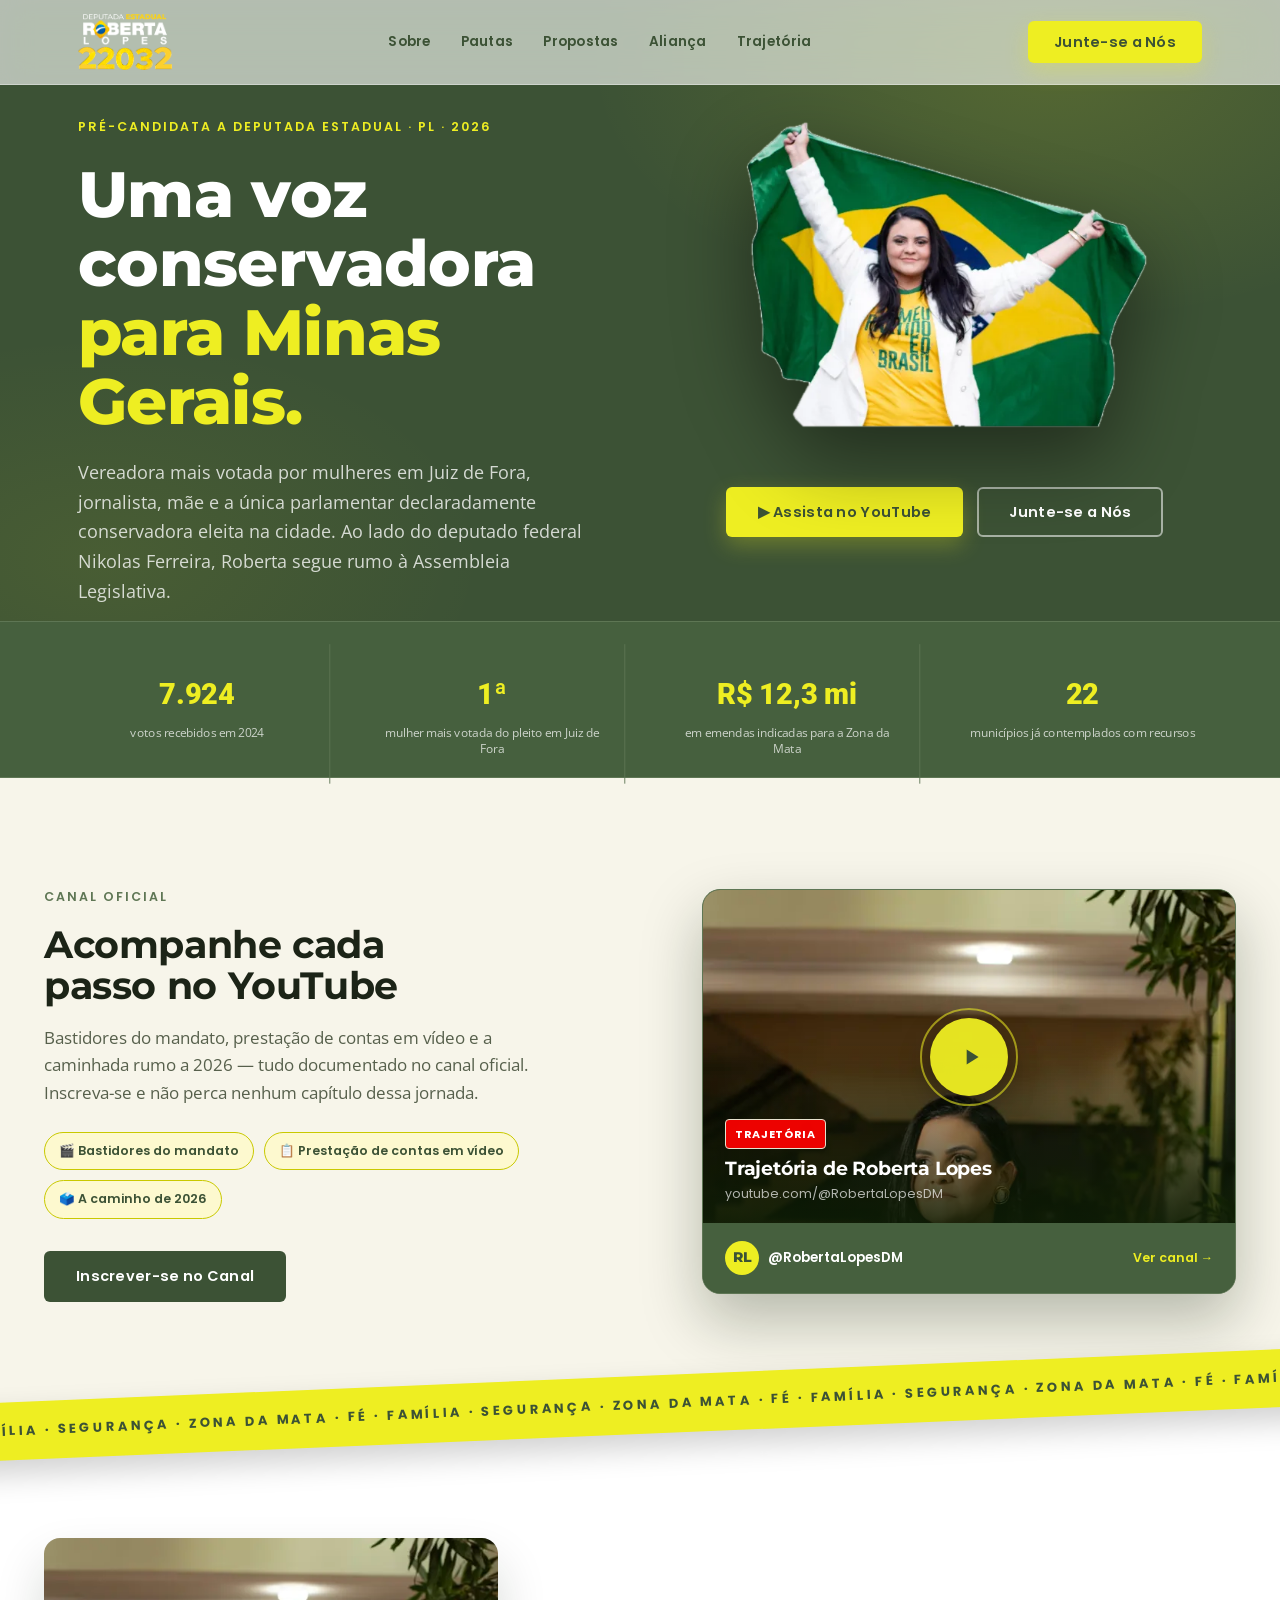
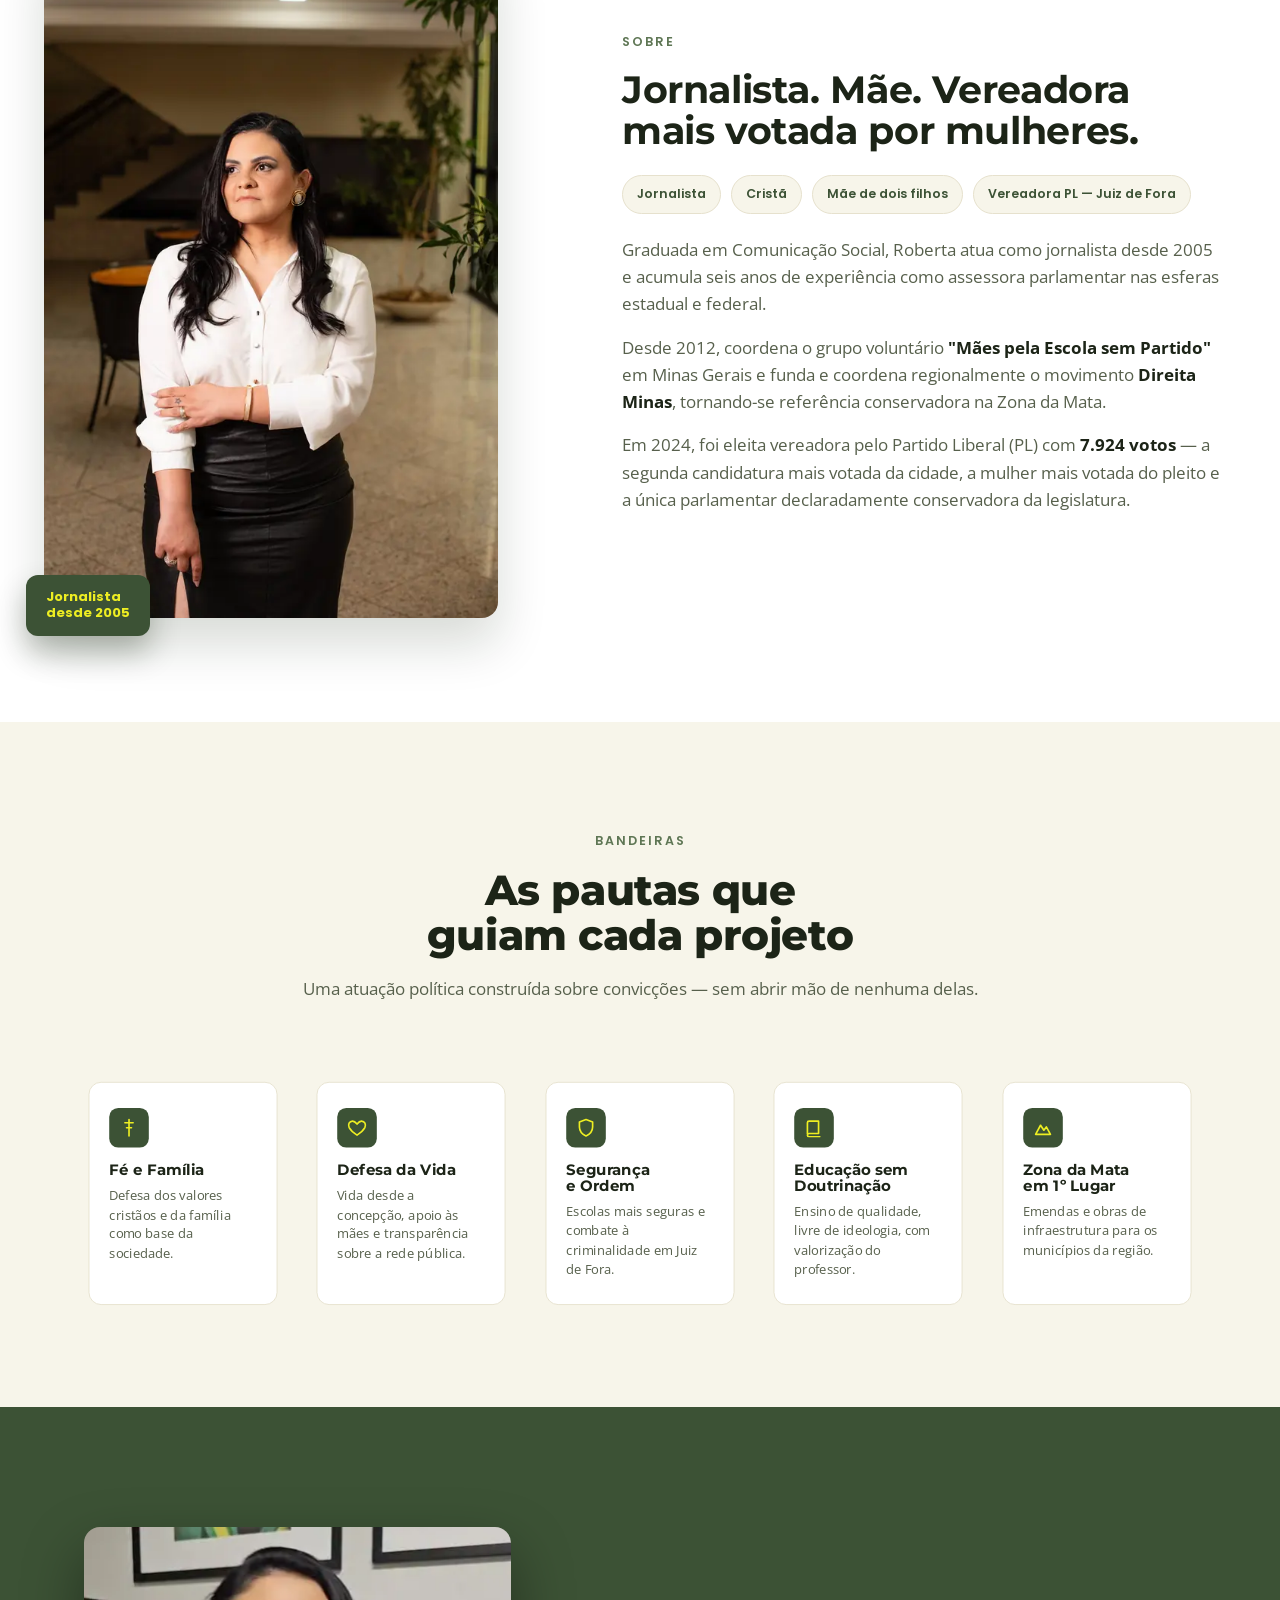
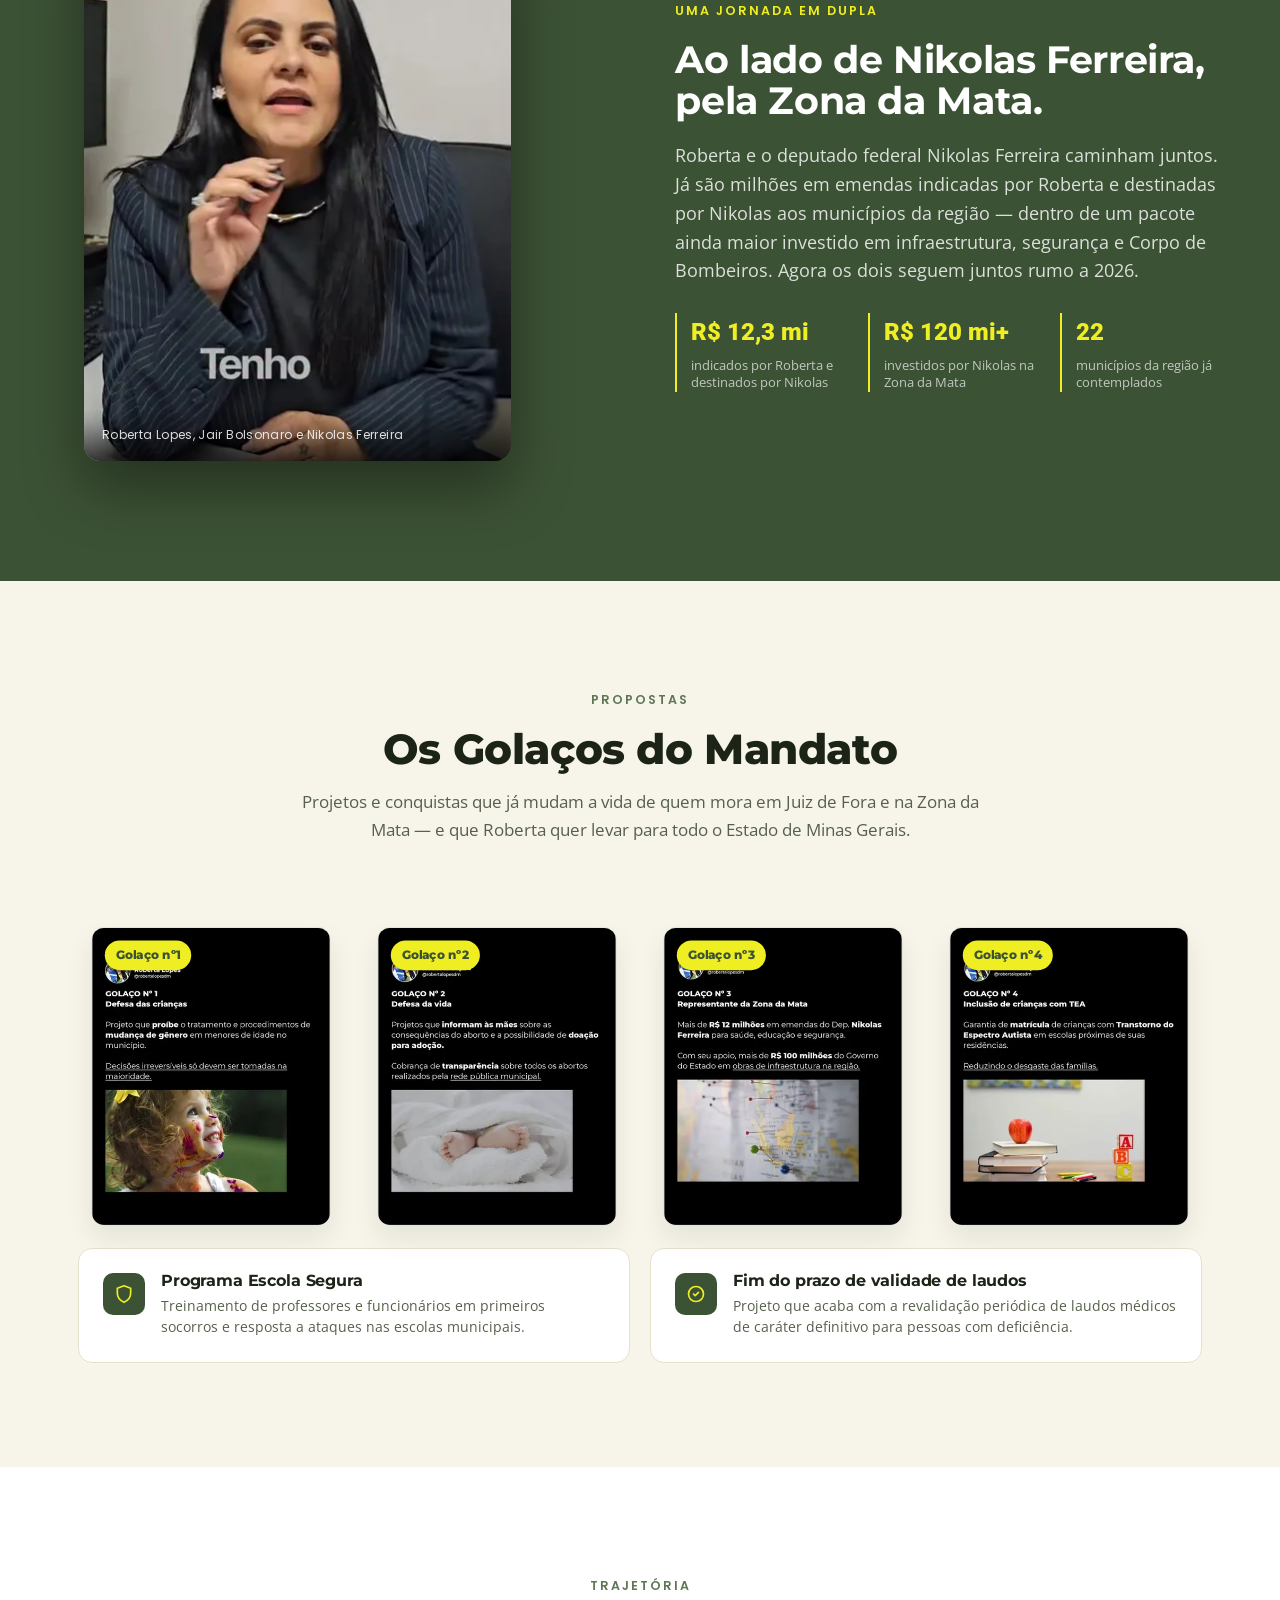
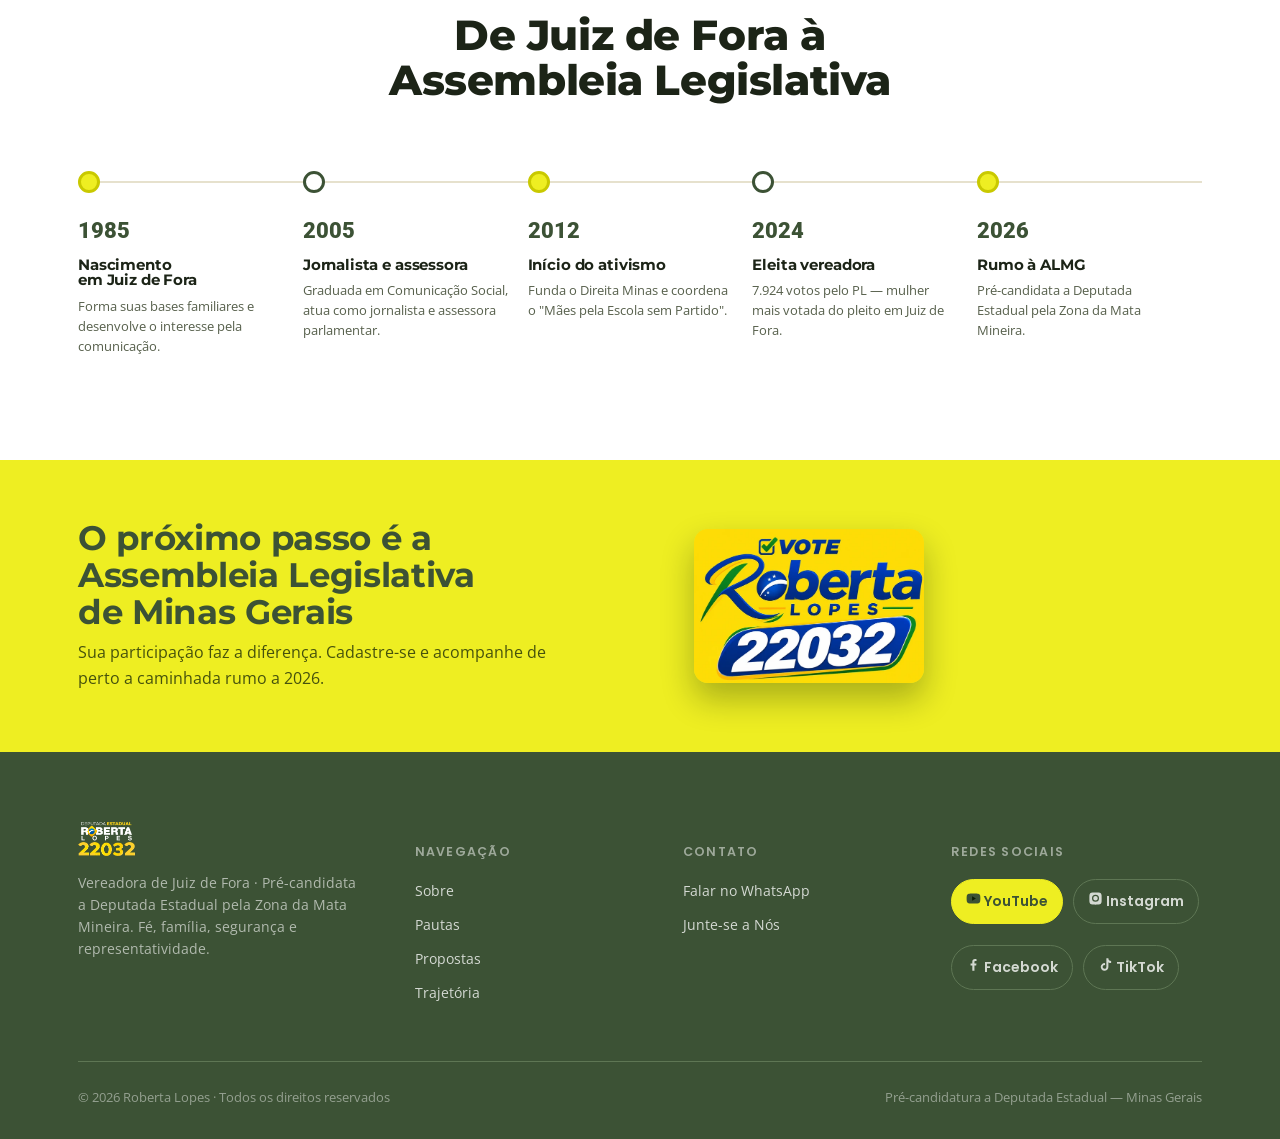
==== index.html @ 76362ac6 "Atualiza logomarca para arte da campanha (22032) e remove selo de proposta de redesign Co-Authored-B" ====
<!DOCTYPE html>
<html lang="pt-BR">
<head>
<meta charset="UTF-8">
<title>Roberta Lopes — Pré-candidata a Deputada Estadual (MG)</title>
<meta name="description" content="Roberta Lopes, pré-candidata a Deputada Estadual por Minas Gerais. Conheça a trajetória, as bandeiras e como participar da campanha.">
<meta name="viewport" content="width=device-width, initial-scale=1">
<link rel="preconnect" href="https://fonts.googleapis.com">
<link rel="preconnect" href="https://fonts.gstatic.com" crossorigin>
<link href="https://fonts.googleapis.com/css2?family=Montserrat:wght@600;700;800;900&family=Open+Sans:wght@400;500;600;700&family=Poppins:wght@500;600;700&family=Roboto:wght@700;900&display=swap" rel="stylesheet">
<style>
  :root{
    --verde-noturno:#3c5235;
    --verde-sombra:#46603e;
    --verde-linha:#5e7654;
    --verde-vidro: rgba(238,238,34,.08);
    --branco:#ffffff;
    --marfim:#f7f5ea;
    --marfim-linha:#e6e1cd;
    --grafite:#1c2417;
    --grafite-suave:#57604c;
    --amarelo:#eeee22;
    --amarelo-fundo:#fdf9cf;
    --amarelo-sombra:#c9c900;

    --display: 'Montserrat', 'Arial Black', sans-serif;
    --corpo: 'Open Sans', 'Segoe UI', sans-serif;
    --rotulo: 'Poppins', 'Segoe UI', sans-serif;
    --numeros: 'Roboto', Arial, sans-serif;

    --container: 1180px;
  }

  *,*::before,*::after{box-sizing:border-box;}
  html{scroll-behavior:smooth;scroll-padding-top:92px;}
  body{
    margin:0;
    font-family:var(--corpo);
    color:var(--grafite);
    background:var(--marfim);
    line-height:1.65;
    overflow-x:hidden;
    -webkit-font-smoothing:antialiased;
  }
  img{max-width:100%;display:block;}
  a{color:inherit;}
  ul{list-style:none;margin:0;padding:0;}
  h1,h2,h3,h4{font-family:var(--display);margin:0;line-height:1.08;text-wrap:balance;letter-spacing:-.01em;}
  p{margin:0;}
  .container{width:100%;max-width:var(--container);margin:0 auto;padding:0 28px;}
  @media(prefers-reduced-motion: reduce){ *{animation-duration:.01ms !important; transition-duration:.01ms !important;} }

  .eyebrow{
    display:inline-flex;align-items:center;gap:10px;
    font-family:var(--rotulo);font-weight:600;font-size:12.5px;
    letter-spacing:.16em;text-transform:uppercase;
  }
  .eyebrow::before{content:none;}
  .eyebrow--dark{color:var(--amarelo);}
  .eyebrow--light{color:var(--verde-linha);}

  .btn{
    display:inline-flex;align-items:center;justify-content:center;gap:9px;
    font-family:var(--rotulo);font-weight:600;font-size:14.5px;letter-spacing:.02em;
    padding:16px 30px;border-radius:6px;border:2px solid transparent;cursor:pointer;
    transition:transform .18s ease, box-shadow .18s ease, background .18s ease, color .18s ease;
    text-decoration:none;line-height:1;
  }
  .btn-amarelo{background:var(--amarelo);color:var(--verde-noturno);box-shadow:0 8px 22px rgba(238,238,34,.28);}
  .btn-amarelo:hover{transform:translateY(-2px);box-shadow:0 12px 28px rgba(238,238,34,.4);}
  .btn-outline-branco{border-color:rgba(255,255,255,.55);color:var(--branco);}
  .btn-outline-branco:hover{background:rgba(255,255,255,.1);border-color:var(--branco);}
  .btn-verde{background:var(--verde-noturno);color:var(--branco);}
  .btn-verde:hover{background:#1c3512;transform:translateY(-2px);}
  .btn-outline-verde{border-color:var(--verde-noturno);color:var(--verde-noturno);}
  .btn-outline-verde:hover{background:var(--verde-noturno);color:var(--branco);}

  /* -------- proposal ribbon -------- */
  .proposta-flag{
    position:fixed;bottom:18px;right:18px;z-index:999;
    background:var(--verde-noturno);color:var(--amarelo);
    font-family:var(--rotulo);font-weight:600;font-size:11.5px;letter-spacing:.09em;text-transform:uppercase;
    padding:9px 14px 9px 12px;border-radius:100px;display:flex;align-items:center;gap:8px;
    box-shadow:0 10px 26px rgba(0,0,0,.35);
  }
  .proposta-flag span.dot{width:7px;height:7px;border-radius:50%;background:var(--amarelo);box-shadow:0 0 0 3px rgba(238,238,34,.25);}

  /* -------- header -------- */
  .site-header{
    position:fixed;top:0;left:0;right:0;z-index:100;
    background:rgba(255,255,255,.62);
    -webkit-backdrop-filter:blur(16px) saturate(1.3);
    backdrop-filter:blur(16px) saturate(1.3);
    border-bottom:1px solid rgba(255,255,255,.35);
  }
  .header-inner{display:flex;align-items:center;justify-content:space-between;gap:24px;padding:14px 0;max-width:var(--container);margin:0 auto;padding-left:28px;padding-right:28px;}
  .logo-wrap{display:flex;align-items:center;gap:10px;text-decoration:none;}
  .logo-wrap img{height:56px;width:auto;}
  .nav-links{display:flex;align-items:center;gap:30px;}
  .nav-links a{
    font-family:var(--rotulo);font-size:13.5px;font-weight:600;color:var(--verde-noturno);
    text-decoration:none;letter-spacing:.02em;transition:color .15s;
  }
  .nav-links a:hover{color:#000;}
  .header-cta{display:flex;align-items:center;gap:14px;}
  .burger{display:none;background:none;border:none;cursor:pointer;padding:6px;}
  .burger span{display:block;width:22px;height:2px;background:var(--verde-noturno);margin:5px 0;}

  /* -------- hero -------- */
  .hero{
    position:relative;background:var(--verde-noturno);color:var(--branco);
    padding:112px 0 0;overflow:hidden;
  }
  .hero::before{
    content:"";position:absolute;inset:0;
    background:
      radial-gradient(60% 70% at 82% 10%, rgba(238,238,34,.14), transparent 60%),
      radial-gradient(50% 60% at 8% 90%, rgba(238,238,34,.07), transparent 60%);
    pointer-events:none;
  }
  .hero-grid{position:relative;display:grid;grid-template-columns:1.05fr .95fr;gap:40px;align-items:flex-start;}
  .hero-copy .eyebrow{margin-bottom:22px;}
  .hero-copy h1{font-size:clamp(38px,5.2vw,64px);font-weight:800;color:var(--branco);}
  .hero-copy h1 em{font-style:normal;color:var(--amarelo);}
  .hero-copy p.lead{font-size:18px;color:rgba(255,255,255,.78);max-width:520px;margin-top:22px;}
  .hero-actions{display:flex;flex-wrap:wrap;gap:14px;margin-top:34px;}
  .hero-media{position:relative;display:flex;flex-direction:column;justify-content:flex-start;align-items:center;gap:22px;height:100%;padding-top:4px;}
  .hero-media .frame{
    position:relative;z-index:2;width:min(420px,86%);
  }
  .hero-media .frame img{filter:drop-shadow(0 30px 40px rgba(0,0,0,.45));}
  .hero-bottom-space{height:14px;}

  /* -------- stat ribbon -------- */
  .stat-ribbon{background:var(--verde-sombra);border-top:1px solid var(--verde-linha);border-bottom:1px solid var(--verde-linha);}
  .stat-ribbon .container{
    display:grid;grid-template-columns:repeat(4,1fr);
    padding:0;
  }
  .stat-item{
    padding:30px 22px;border-right:1px solid var(--verde-linha);text-align:center;
  }
  .stat-item:last-child{border-right:none;}
  .stat-item strong{
    display:block;font-family:var(--numeros);font-weight:900;font-size:clamp(22px,2.6vw,32px);
    color:var(--amarelo);font-variant-numeric:tabular-nums;letter-spacing:-.01em;
  }
  .stat-item span{display:block;font-size:13px;color:rgba(255,255,255,.72);margin-top:6px;line-height:1.4;}

  /* -------- generic sections -------- */
  section{padding:104px 0;}
  .section-head{max-width:680px;margin-bottom:52px;}
  .section-head .eyebrow{margin-bottom:16px;}
  .section-head h2{font-size:clamp(28px,3.6vw,42px);font-weight:800;}
  .section-head p{color:var(--grafite-suave);font-size:17px;margin-top:16px;}
  .section-head.center{margin-left:auto;margin-right:auto;text-align:center;}
  .section-head.center .eyebrow::before{display:none;}
  .section--dark{background:var(--verde-noturno);color:var(--branco);}
  .section--dark h2{color:var(--branco);}
  .section--dark .section-head p{color:rgba(255,255,255,.72);}

  /* sash divider between sections */
  .sash-divider{position:relative;height:0;}
  .sash-divider .bar{
    position:absolute;left:-6%;right:-6%;top:-30px;height:58px;
    background:var(--amarelo);transform:rotate(-2.4deg);
    box-shadow:0 14px 30px rgba(0,0,0,.18);
    display:flex;align-items:center;overflow:hidden;
    z-index:5;
  }
  .sash-divider .bar span{
    font-family:var(--rotulo);font-weight:700;font-size:13px;letter-spacing:.22em;
    color:var(--verde-noturno);white-space:nowrap;padding-right:40px;
  }

  /* -------- youtube spotlight -------- */
  .yt-section{background:var(--marfim);}
  .yt-grid{display:grid;grid-template-columns:1fr 1fr;gap:56px;align-items:center;}
  .yt-copy .chip-row{display:flex;flex-wrap:wrap;gap:10px;margin:26px 0 32px;}
  .yt-copy .chip{
    font-family:var(--rotulo);font-size:12.5px;font-weight:600;color:var(--verde-noturno);
    background:var(--amarelo-fundo);border:1px solid var(--amarelo-sombra);
    padding:8px 14px;border-radius:100px;
  }
  .yt-card{
    position:relative;border-radius:18px;overflow:hidden;background:var(--verde-noturno);
    box-shadow:0 26px 60px rgba(14,30,6,.28);border:1px solid var(--verde-linha);
  }
  .yt-thumb{position:relative;aspect-ratio:16/10;overflow:hidden;}
  .yt-thumb img{width:100%;height:100%;object-fit:cover;object-position:top center;filter:saturate(1.05) contrast(1.02);}
  .yt-thumb::after{content:"";position:absolute;inset:0;background:linear-gradient(180deg, rgba(14,30,6,0) 45%, rgba(14,30,6,.88) 100%);}
  .yt-play{
    position:absolute;inset:0;display:flex;align-items:center;justify-content:center;z-index:3;
  }
  .yt-play span{
    width:78px;height:78px;border-radius:50%;background:rgba(238,238,34,.95);
    display:flex;align-items:center;justify-content:center;
    box-shadow:0 12px 30px rgba(0,0,0,.35);transition:transform .2s ease;
  }
  .yt-card:hover .yt-play span{transform:scale(1.08);}
  .yt-play svg{width:26px;height:26px;fill:var(--verde-noturno);margin-left:4px;}
  .yt-meta{position:absolute;left:22px;right:22px;bottom:18px;z-index:3;color:var(--branco);}
  .yt-meta .badge{
    display:inline-flex;align-items:center;gap:6px;background:rgba(255,0,0,.92);color:#fff;
    font-family:var(--rotulo);font-weight:700;font-size:11px;letter-spacing:.06em;
    padding:5px 9px;border-radius:4px;margin-bottom:10px;text-transform:uppercase;
  }
  .yt-meta h4{color:var(--branco);font-size:19px;font-weight:700;}
  .yt-meta small{display:block;margin-top:5px;color:rgba(255,255,255,.68);font-family:var(--rotulo);font-size:12.5px;}
  .yt-card-footer{
    display:flex;align-items:center;justify-content:space-between;gap:14px;
    padding:18px 22px;background:var(--verde-sombra);
  }
  .yt-card-footer .handle{font-family:var(--rotulo);font-weight:600;color:var(--branco);font-size:13.5px;display:flex;align-items:center;gap:9px;}
  .yt-card-footer .handle .yt-dot{width:34px;height:34px;border-radius:50%;background:var(--amarelo);display:flex;align-items:center;justify-content:center;color:var(--verde-noturno);font-weight:800;font-family:var(--display);font-size:14px;}

  /* -------- about -------- */
  .sobre{background:var(--branco);}
  .sobre-grid{display:grid;grid-template-columns:.85fr 1.15fr;gap:56px;align-items:center;}
  .sobre-photo{position:relative;}
  .sobre-photo img{border-radius:16px;box-shadow:0 26px 50px rgba(14,30,6,.16);}
  .sobre-photo .tag-float{
    position:absolute;left:-18px;bottom:-18px;background:var(--verde-noturno);color:var(--amarelo);
    font-family:var(--rotulo);font-weight:700;font-size:13px;padding:14px 20px;border-radius:12px;
    box-shadow:0 16px 30px rgba(14,30,6,.3);line-height:1.3;
  }
  .badge-row{display:flex;flex-wrap:wrap;gap:10px;margin:24px 0 22px;}
  .badge{
    font-family:var(--rotulo);font-size:12.5px;font-weight:600;color:var(--verde-noturno);
    background:var(--marfim);border:1px solid var(--marfim-linha);padding:8px 14px;border-radius:100px;
  }
  .sobre-copy p{color:var(--grafite-suave);font-size:16.5px;margin-bottom:16px;max-width:60ch;}
  .sobre-copy p strong{color:var(--grafite);}

  /* -------- pilares -------- */
  .pilares{background:var(--marfim);}
  .pilar-grid{display:grid;grid-template-columns:repeat(5,1fr);gap:18px;}
  .pilar-card{
    background:var(--branco);border:1px solid var(--marfim-linha);border-radius:14px;
    padding:28px 22px;text-align:left;transition:transform .18s ease, box-shadow .18s ease, border-color .18s ease;
  }
  .pilar-card:hover{transform:translateY(-4px);box-shadow:0 18px 34px rgba(14,30,6,.1);border-color:var(--amarelo-sombra);}
  .pilar-card .icon{
    width:44px;height:44px;border-radius:10px;background:var(--verde-noturno);
    display:flex;align-items:center;justify-content:center;margin-bottom:16px;
  }
  .pilar-card .icon svg{width:22px;height:22px;stroke:var(--amarelo);}
  .pilar-card h4{font-size:16.5px;font-weight:700;margin-bottom:8px;}
  .pilar-card p{font-size:14px;color:var(--grafite-suave);line-height:1.55;}

  /* -------- alianca / nikolas -------- */
  .alianca{background:var(--verde-noturno);color:var(--branco);position:relative;}
  .alianca-grid{display:grid;grid-template-columns:.95fr 1.05fr;gap:56px;align-items:center;}
  .alianca-photo{position:relative;border-radius:16px;overflow:hidden;box-shadow:0 26px 60px rgba(0,0,0,.4);}
  .alianca-photo img{width:100%;object-fit:cover;aspect-ratio:4/5;}
  .alianca-photo figcaption{
    position:absolute;left:0;right:0;bottom:0;padding:16px 18px;
    background:linear-gradient(0deg, rgba(0,0,0,.75), transparent);
    font-family:var(--rotulo);font-size:12px;color:rgba(255,255,255,.85);letter-spacing:.03em;
  }
  .alianca-copy p.lead{font-size:17.5px;color:rgba(255,255,255,.82);margin:20px 0 28px;max-width:56ch;}
  .alianca-stats{display:grid;grid-template-columns:repeat(3,1fr);gap:16px;margin-top:8px;}
  .alianca-stat{border-left:2px solid var(--amarelo);padding-left:14px;}
  .alianca-stat strong{display:block;font-family:var(--numeros);font-weight:900;font-size:24px;color:var(--amarelo);font-variant-numeric:tabular-nums;}
  .alianca-stat span{font-size:12.5px;color:rgba(255,255,255,.68);line-height:1.4;display:block;margin-top:4px;}

  /* -------- golacos -------- */
  .golacos{background:var(--marfim);}
  .golaco-grid{display:grid;grid-template-columns:repeat(4,1fr);gap:20px;margin-bottom:20px;}
  .golaco-card{
    position:relative;border-radius:14px;overflow:hidden;background:var(--branco);
    border:1px solid var(--marfim-linha);box-shadow:0 14px 30px rgba(14,30,6,.08);
  }
  .golaco-card img{aspect-ratio:4/5;object-fit:cover;width:100%;}
  .golaco-num{
    position:absolute;top:14px;left:14px;z-index:2;
    background:var(--amarelo);color:var(--verde-noturno);
    font-family:var(--display);font-weight:800;font-size:13px;
    padding:6px 12px;border-radius:100px;
  }
  .extra-cards{display:grid;grid-template-columns:1fr 1fr;gap:20px;}
  .extra-card{
    display:flex;gap:16px;background:var(--branco);border:1px solid var(--marfim-linha);
    border-radius:14px;padding:24px;
  }
  .extra-card .icon{
    flex:none;width:42px;height:42px;border-radius:10px;background:var(--verde-noturno);
    display:flex;align-items:center;justify-content:center;
  }
  .extra-card .icon svg{width:20px;height:20px;stroke:var(--amarelo);}
  .extra-card h4{font-size:15.5px;font-weight:700;margin-bottom:6px;}
  .extra-card p{font-size:13.5px;color:var(--grafite-suave);line-height:1.55;}

  /* -------- trajetoria -------- */
  .trajetoria{background:var(--branco);}
  .timeline{display:grid;grid-template-columns:repeat(5,1fr);gap:0;position:relative;}
  .timeline::before{
    content:"";position:absolute;top:26px;left:0;right:0;height:2px;background:var(--marfim-linha);
  }
  .tl-item{position:relative;padding-top:58px;padding-right:18px;}
  .tl-item .tl-dot{
    position:absolute;top:16px;left:0;width:22px;height:22px;border-radius:50%;
    background:var(--branco);border:3px solid var(--verde-noturno);z-index:2;
  }
  .tl-item:nth-child(odd) .tl-dot{border-color:var(--amarelo-sombra);background:var(--amarelo);}
  .tl-year{
    display:block;font-family:var(--numeros);font-weight:900;font-size:22px;color:var(--verde-noturno);
    margin-bottom:8px;font-variant-numeric:tabular-nums;
  }
  .tl-item h4{font-size:14.5px;font-weight:700;margin-bottom:8px;}
  .tl-item p{font-size:12.8px;color:var(--grafite-suave);line-height:1.55;}

  /* -------- cta strip -------- */
  .cta-strip{
    background:var(--amarelo);color:var(--verde-noturno);
  }
  .cta-strip .container{display:flex;align-items:center;justify-content:flex-start;gap:56px;flex-wrap:wrap;}
  .cta-strip h2{font-size:clamp(24px,3vw,34px);max-width:560px;}
  .cta-strip p{margin-top:10px;font-size:15.5px;color:rgba(14,30,6,.75);max-width:480px;}
  .cta-strip .btn-verde{box-shadow:0 10px 24px rgba(14,30,6,.22);}

  /* -------- footer -------- */
  footer{background:var(--verde-noturno);color:rgba(255,255,255,.72);padding:70px 0 30px;}
  .footer-grid{display:grid;grid-template-columns:1.3fr 1fr 1fr 1.1fr;gap:40px;padding-bottom:46px;border-bottom:1px solid var(--verde-linha);}
  .footer-brand img{height:34px;margin-bottom:16px;}
  .footer-brand p{font-size:13.5px;color:rgba(255,255,255,.6);max-width:280px;}
  .footer-col h5{font-family:var(--rotulo);font-size:12.5px;font-weight:600;letter-spacing:.1em;text-transform:uppercase;color:rgba(255,255,255,.5);margin-bottom:16px;}
  .footer-col a{display:block;font-size:14px;color:rgba(255,255,255,.78);text-decoration:none;margin-bottom:11px;}
  .footer-col a:hover{color:var(--amarelo);}
  .social-row{display:flex;gap:10px;flex-wrap:wrap;margin-top:6px;}
  .social-pill{
    display:flex;align-items:center;gap:8px;padding:10px 14px;border-radius:100px;
    border:1px solid var(--verde-linha);font-family:var(--rotulo);font-size:12.5px;font-weight:600;
    color:rgba(255,255,255,.85);text-decoration:none;transition:.18s;
  }
  .social-pill:hover{border-color:var(--amarelo);color:var(--amarelo);}
  .social-pill.yt{background:var(--amarelo);color:var(--verde-noturno);border-color:var(--amarelo);}
  .social-pill.yt:hover{background:var(--branco);color:var(--verde-noturno);}
  .social-pill svg{width:15px;height:15px;fill:currentColor;}
  .footer-bottom{display:flex;justify-content:space-between;flex-wrap:wrap;gap:10px;padding-top:26px;font-size:12.5px;color:rgba(255,255,255,.45);}

  /* -------- responsive -------- */
  @media(max-width:980px){
    .nav-links{display:none;}
    .burger{display:block;}
    .hero-grid{grid-template-columns:1fr;}
    .hero-media{order:-1;max-width:340px;margin:0 auto;}
    .yt-grid{grid-template-columns:1fr;}
    .sobre-grid{grid-template-columns:1fr;}
    .alianca-grid{grid-template-columns:1fr;}
    .stat-ribbon .container{grid-template-columns:repeat(2,1fr);}
    .stat-item{border-bottom:1px solid var(--verde-linha);}
    .pilar-grid{grid-template-columns:repeat(2,1fr);}
    .golaco-grid{grid-template-columns:repeat(2,1fr);}
    .extra-cards{grid-template-columns:1fr;}
    .timeline{grid-template-columns:1fr;}
    .timeline::before{display:none;}
    .tl-item{padding-left:34px;padding-top:0;margin-bottom:26px;}
    .tl-item .tl-dot{top:2px;left:0;}
    .footer-grid{grid-template-columns:1fr 1fr;}
    section{padding:72px 0;}
  }
  @media(max-width:600px){
    .pilar-grid{grid-template-columns:1fr;}
    .golaco-grid{grid-template-columns:1fr;}
    .footer-grid{grid-template-columns:1fr;}
    .alianca-stats{grid-template-columns:1fr;}
  }

  /* ---- ajustes v3 ---- */
  .yt-card{cursor:pointer;}
  .yt-card-footer .ver-canal{color:var(--amarelo);text-decoration:none;font-family:var(--rotulo);font-size:12.5px;font-weight:600;}
  .yt-card-footer .ver-canal:hover{text-decoration:underline;}

  .video-modal{
    position:fixed;inset:0;z-index:1000;display:none;
    align-items:center;justify-content:center;
    background:rgba(10,18,7,.86);padding:24px;
  }
  .video-modal.open{display:flex;}
  .video-modal-inner{position:relative;width:100%;max-width:920px;background:#000;border-radius:14px;overflow:hidden;box-shadow:0 30px 70px rgba(0,0,0,.5);}
  .video-modal-frame{position:relative;width:100%;aspect-ratio:16/9;}
  .video-modal-frame iframe{position:absolute;inset:0;width:100%;height:100%;border:0;}
  .video-modal-close{
    position:absolute;top:-46px;right:0;z-index:2;width:38px;height:38px;border-radius:50%;border:none;cursor:pointer;
    background:var(--amarelo);color:var(--verde-noturno);font-family:var(--rotulo);font-weight:700;font-size:19px;
    display:flex;align-items:center;justify-content:center;
  }
  .video-modal-fallback{padding:14px 18px;background:var(--verde-sombra);color:rgba(255,255,255,.75);font-family:var(--rotulo);font-size:12.5px;text-align:center;}
  .video-modal-fallback a{color:var(--amarelo);font-weight:600;}

  /* ---- centralizacao em telas de celular ---- */
  @media(max-width:980px){
    .hero-copy{text-align:center;}
    .hero-copy .eyebrow, .yt-copy .eyebrow, .sobre-copy .eyebrow{justify-content:center;}
    .hero-copy p.lead{margin-left:auto;margin-right:auto;}
    .hero-actions{justify-content:center;}
    .sobre-copy, .yt-copy{text-align:center;}
    .sobre-copy p, .yt-copy p{margin-left:auto;margin-right:auto;}
    .badge-row, .chip-row{justify-content:center;}
    .sobre-photo{max-width:360px;margin:0 auto;}
    .sobre-photo .tag-float{left:50%;transform:translateX(-50%);bottom:-16px;}
    .alianca-copy{text-align:center;}
    .alianca-copy p.lead{margin-left:auto;margin-right:auto;}
    .alianca-photo{max-width:360px;margin:0 auto;}
    .alianca-stats{text-align:left;max-width:360px;margin:8px auto 0;}
    .cta-strip .container{flex-direction:column;text-align:center;}
    .cta-strip p{margin-left:auto;margin-right:auto;}
    .footer-grid{text-align:center;}
    .footer-brand{margin:0 auto;}
    .footer-brand p{margin-left:auto;margin-right:auto;}
    .footer-brand img{margin-left:auto;margin-right:auto;}
    .social-row{justify-content:center;}
    .footer-bottom{justify-content:center;text-align:center;}
  }
  @media(max-width:600px){
    .container{padding:0 20px;}
    .proposta-flag{font-size:10px;padding:8px 11px;}
  }

  /* ---- v4: movimento e dinamismo ---- */

  /* header ganha sombra ao rolar */
  .site-header{transition:box-shadow .35s ease;}
  .site-header.is-scrolled{box-shadow:0 14px 30px rgba(0,0,0,.28);}

  /* menu com sublinhado animado */
  .nav-links a{position:relative;}
  .nav-links a::after{
    content:"";position:absolute;left:0;right:0;bottom:-7px;height:2px;
    background:var(--amarelo);transform:scaleX(0);transform-origin:left;
    transition:transform .25s cubic-bezier(.16,.8,.24,1);
  }
  .nav-links a:hover::after{transform:scaleX(1);}

  /* entrada do hero ao carregar */
  @keyframes heroUp{ from{opacity:0;transform:translateY(26px);} to{opacity:1;transform:translateY(0);} }
  @keyframes heroScaleIn{ from{opacity:0;transform:scale(.92) translateY(16px);} to{opacity:1;transform:scale(1) translateY(0);} }
  @keyframes floatY{ 0%,100%{transform:translateY(0);} 50%{transform:translateY(-10px);} }
  .hero-copy .eyebrow{animation:heroUp .7s cubic-bezier(.16,.8,.24,1) both;}
  .hero-copy h1{animation:heroUp .8s cubic-bezier(.16,.8,.24,1) .12s both;}
  .hero-copy p.lead{animation:heroUp .8s cubic-bezier(.16,.8,.24,1) .22s both;}
  .hero-actions{animation:heroUp .8s cubic-bezier(.16,.8,.24,1) .32s both;}
  .hero-media .frame{animation:heroScaleIn .9s cubic-bezier(.16,.8,.24,1) .2s both;}
  .hero-media .frame img{animation:floatY 5.5s ease-in-out 1.1s infinite;}

  /* botao amarelo com leve respiro para chamar atencao */
  @keyframes ctaGlow{ 0%,100%{box-shadow:0 8px 22px rgba(238,238,34,.28);} 50%{box-shadow:0 8px 30px rgba(238,238,34,.55);} }
  .hero-actions .btn-amarelo{animation:heroUp .8s cubic-bezier(.16,.8,.24,1) .32s both, ctaGlow 2.6s ease-in-out 1.3s infinite;}

  /* revelacao ao rolar a pagina */
  [data-reveal]{opacity:0;transform:translateY(26px);transition:opacity .7s cubic-bezier(.16,.8,.24,1), transform .7s cubic-bezier(.16,.8,.24,1);}
  [data-reveal].is-visible{opacity:1;transform:none;}
  [data-reveal][data-reveal-dir="left"]{transform:translateX(-34px);}
  [data-reveal][data-reveal-dir="right"]{transform:translateX(34px);}
  [data-reveal][data-reveal-type="scale"]{transform:scale(.9) translateY(16px);}

  /* faixa de numeros com contagem: leve zoom ao entrar */
  .stat-item strong{transition:transform .3s ease;}

  /* fotos com zoom suave no hover */
  .golaco-card img{transition:transform .55s cubic-bezier(.16,.8,.24,1);}
  .golaco-card:hover img{transform:scale(1.06);}
  .sobre-photo img, .alianca-photo img{transition:transform .55s cubic-bezier(.16,.8,.24,1);}
  .sobre-photo:hover img, .alianca-photo:hover img{transform:scale(1.035);}

  /* icones das bandeiras com bounce no hover */
  .pilar-card .icon{transition:transform .35s cubic-bezier(.34,1.56,.64,1);}
  .pilar-card:hover .icon{transform:scale(1.14) rotate(-6deg);}
  .extra-card .icon{transition:transform .35s cubic-bezier(.34,1.56,.64,1);}
  .extra-card:hover .icon{transform:scale(1.12) rotate(-6deg);}

  /* botao de play do youtube pulsando */
  .yt-play span{position:relative;}
  .yt-play span::before{
    content:"";position:absolute;inset:-10px;border-radius:50%;
    border:2px solid rgba(238,238,34,.55);
    animation:pulseRing 2.2s ease-out infinite;
  }
  @keyframes pulseRing{ 0%{transform:scale(.85);opacity:.9;} 100%{transform:scale(1.55);opacity:0;} }

  /* pontos da linha do tempo com destaque suave */
  .tl-item .tl-dot{transition:transform .3s ease;}
  .tl-item:hover .tl-dot{transform:scale(1.25);}

  /* faixa amarela com texto em movimento continuo */
  .sash-divider .bar .marquee-track{display:flex;align-items:center;width:max-content;animation:marqueeScroll 24s linear infinite;}
  @keyframes marqueeScroll{ from{transform:translateX(0);} to{transform:translateX(-50%);} }

  /* numero de urna: agora usado na faixa amarela (ver .cta-badge) */
  @keyframes badgePulse{ 0%,100%{transform:scale(1) rotate(-1.4deg);} 50%{transform:scale(1.045) rotate(1.4deg);} }

  .cta-badge{width:min(230px,58%);flex:none;border-radius:14px;overflow:hidden;box-shadow:0 16px 32px rgba(14,30,6,.3);}
  .cta-badge img{width:100%;display:block;animation:badgePulse 3.6s ease-in-out infinite;}

  .hero-actions--secondary{margin-top:0;justify-content:center;}

  /* ---- modal Junte-se a Nos ---- */
  .cadastro-modal{
    position:fixed;inset:0;z-index:1000;display:none;
    align-items:center;justify-content:center;
    background:rgba(10,18,7,.72);padding:24px;
  }
  .cadastro-modal.open{display:flex;}
  .cadastro-modal-inner{
    position:relative;width:100%;max-width:460px;
    background:var(--branco);border-radius:16px;overflow:hidden;
    box-shadow:0 30px 70px rgba(0,0,0,.4);
  }
  .cadastro-modal-head{
    background:var(--verde-noturno);color:var(--branco);padding:22px 26px 20px;
  }
  .cadastro-modal-head .eyebrow{color:var(--amarelo);margin-bottom:8px;}
  .cadastro-modal-head h3{color:var(--branco);font-size:21px;font-weight:800;}
  .cadastro-modal-head p{color:rgba(255,255,255,.72);font-size:13.5px;margin-top:6px;}
  .cadastro-modal-close{
    position:absolute;top:14px;right:14px;z-index:2;
    width:34px;height:34px;border-radius:50%;border:none;cursor:pointer;
    background:rgba(255,255,255,.14);color:var(--branco);font-size:18px;font-weight:700;
    display:flex;align-items:center;justify-content:center;transition:background .2s;
  }
  .cadastro-modal-close:hover{background:rgba(255,255,255,.26);}
  .cadastro-form{padding:24px 26px 26px;display:flex;flex-direction:column;gap:14px;}
  .cadastro-form label{
    display:block;font-family:var(--rotulo);font-size:12.5px;font-weight:600;
    color:var(--grafite);margin-bottom:6px;
  }
  .cadastro-form input, .cadastro-form textarea{
    width:100%;font-family:var(--corpo);font-size:14.5px;color:var(--grafite);
    background:var(--marfim);border:1px solid var(--marfim-linha);border-radius:9px;
    padding:11px 13px;transition:border-color .18s, background .18s;
  }
  .cadastro-form input:focus, .cadastro-form textarea:focus{
    outline:none;border-color:var(--amarelo-sombra);background:var(--branco);
  }
  .cadastro-form textarea{resize:vertical;min-height:88px;}
  .cadastro-form .btn{width:100%;margin-top:4px;}
  .cadastro-form-msg{
    display:none;font-family:var(--rotulo);font-size:13px;color:var(--verde-noturno);
    background:var(--amarelo-fundo);border:1px solid var(--amarelo-sombra);
    border-radius:9px;padding:10px 13px;
  }
  .cadastro-form-msg.show{display:block;}
</style>

<!-- ===================== HEADER ===================== -->
</head>
<body>
<header class="site-header">
  <div class="header-inner">
    <a href="#topo" class="logo-wrap"><img src="[data-uri]" alt="Roberta Lopes 22032"></a>
    <nav class="nav-links">
      <a href="#sobre">Sobre</a>
      <a href="#pautas">Pautas</a>
      <a href="#propostas">Propostas</a>
      <a href="#alianca">Aliança</a>
      <a href="#trajetoria">Trajetória</a>
    </nav>
    <div class="header-cta">
      <a href="#cadastro" class="btn btn-amarelo" style="padding:12px 24px;" onclick="abrirCadastroModal();return false;">Junte-se a Nós</a>
      <button class="burger" aria-label="Abrir menu"><span></span><span></span><span></span></button>
    </div>
  </div>
</header>

<!-- ===================== HERO ===================== -->
<section class="hero" id="topo">
  <div class="container hero-grid">
    <div class="hero-copy">
      <div class="eyebrow eyebrow--dark">Pré-candidata a Deputada Estadual · PL · 2026</div>
      <h1>Uma voz conservadora <em>para Minas Gerais.</em></h1>
      <p class="lead">Vereadora mais votada por mulheres em Juiz de Fora, jornalista, mãe e a única parlamentar declaradamente conservadora eleita na cidade. Ao lado do deputado federal Nikolas Ferreira, Roberta segue rumo à Assembleia Legislativa.</p>
    </div>
    <div class="hero-media">
      <div class="frame"><img src="[data-uri]" alt="Roberta Lopes, pré-candidata a Deputada Estadual"></div>
      <div class="hero-actions">
        <a href="https://youtube.com/@robertalopesdm" target="_blank" rel="noopener" class="btn btn-amarelo">▶ Assista no YouTube</a>
        <a href="#cadastro" class="btn btn-outline-branco" onclick="abrirCadastroModal();return false;">Junte-se a Nós</a>
      </div>
    </div>
  </div>
  <div class="hero-bottom-space"></div>
</section>

<!-- ===================== STAT RIBBON ===================== -->
<section class="stat-ribbon" style="padding:0;">
  <div class="container">
    <div class="stat-item" data-reveal data-reveal-type="scale"><strong data-countup="7924">7.924</strong><span>votos recebidos em 2024</span></div>
    <div class="stat-item" data-reveal data-reveal-type="scale"><strong>1ª</strong><span>mulher mais votada do pleito em Juiz de Fora</span></div>
    <div class="stat-item" data-reveal data-reveal-type="scale"><strong>R$ 12,3 mi</strong><span>em emendas indicadas para a Zona da Mata</span></div>
    <div class="stat-item" data-reveal data-reveal-type="scale"><strong data-countup="22">22</strong><span>municípios já contemplados com recursos</span></div>
  </div>
</section>

<!-- ===================== YOUTUBE SPOTLIGHT ===================== -->
<section class="yt-section" id="youtube">
  <div class="container yt-grid">
    <div class="yt-copy" data-reveal data-reveal-dir="left">
      <div class="eyebrow eyebrow--light">Canal oficial</div>
      <h2 style="margin-top:16px;font-size:clamp(26px,3.4vw,38px);color:var(--grafite);">Acompanhe cada passo no YouTube</h2>
      <p style="margin-top:18px;font-size:16.5px;color:var(--grafite-suave);max-width:52ch;">Bastidores do mandato, prestação de contas em vídeo e a caminhada rumo a 2026 — tudo documentado no canal oficial. Inscreva-se e não perca nenhum capítulo dessa jornada.</p>
      <div class="chip-row">
        <span class="chip">🎬 Bastidores do mandato</span>
        <span class="chip">📋 Prestação de contas em vídeo</span>
        <span class="chip">🗳️ A caminho de 2026</span>
      </div>
      <a href="https://youtube.com/@robertalopesdm" target="_blank" rel="noopener" class="btn btn-verde">Inscrever-se no Canal</a>
    </div>
    <div class="yt-card" data-reveal data-reveal-dir="right" role="button" tabindex="0" aria-label="Assistir: Trajetória de Roberta Lopes" onclick="abrirVideoModal('PDVhlfxT_CY')" onkeypress="if(event.key==='Enter')abrirVideoModal('PDVhlfxT_CY')">
      <div class="yt-thumb">
        <img src="[data-uri]" alt="Vídeo: Trajetória de Roberta Lopes">
        <div class="yt-play"><span><svg viewBox="0 0 24 24"><path d="M8 5v14l11-7z"/></svg></span></div>
        <div class="yt-meta">
          <span class="badge">Trajetória</span>
          <h4>Trajetória de Roberta Lopes</h4>
          <small>youtube.com/@RobertaLopesDM</small>
        </div>
      </div>
      <div class="yt-card-footer">
        <div class="handle"><span class="yt-dot">RL</span> @RobertaLopesDM</div>
        <a class="ver-canal" href="https://youtube.com/@robertalopesdm" target="_blank" rel="noopener" onclick="event.stopPropagation()">Ver canal →</a>
      </div>
    </div>
  </div>
</section>

<div class="sash-divider"><div class="bar"><div class="marquee-track"><span>FÉ · FAMÍLIA · SEGURANÇA · ZONA DA MATA · FÉ · FAMÍLIA · SEGURANÇA · ZONA DA MATA · FÉ · FAMÍLIA · SEGURANÇA · ZONA DA MATA · FÉ · FAMÍLIA · SEGURANÇA · ZONA DA MATA · FÉ · FAMÍLIA · SEGURANÇA · ZONA DA MATA · FÉ · FAMÍLIA · SEGURANÇA · ZONA DA MATA · </span><span>FÉ · FAMÍLIA · SEGURANÇA · ZONA DA MATA · FÉ · FAMÍLIA · SEGURANÇA · ZONA DA MATA · FÉ · FAMÍLIA · SEGURANÇA · ZONA DA MATA · FÉ · FAMÍLIA · SEGURANÇA · ZONA DA MATA · FÉ · FAMÍLIA · SEGURANÇA · ZONA DA MATA · FÉ · FAMÍLIA · SEGURANÇA · ZONA DA MATA · </span></div></div></div>

<!-- ===================== SOBRE ===================== -->
<section class="sobre" id="sobre" style="padding-top:132px;">
  <div class="container sobre-grid">
    <div class="sobre-photo" data-reveal data-reveal-dir="left">
      <img src="[data-uri]" alt="Roberta Lopes">
      <div class="tag-float">Jornalista<br>desde 2005</div>
    </div>
    <div class="sobre-copy" data-reveal data-reveal-dir="right">
      <div class="eyebrow eyebrow--light">Sobre</div>
      <h2 style="margin-top:16px;font-size:clamp(26px,3.4vw,38px);">Jornalista. Mãe. Vereadora mais votada por mulheres.</h2>
      <div class="badge-row">
        <span class="badge">Jornalista</span>
        <span class="badge">Cristã</span>
        <span class="badge">Mãe de dois filhos</span>
        <span class="badge">Vereadora PL — Juiz de Fora</span>
      </div>
      <p>Graduada em Comunicação Social, Roberta atua como jornalista desde 2005 e acumula seis anos de experiência como assessora parlamentar nas esferas estadual e federal.</p>
      <p>Desde 2012, coordena o grupo voluntário <strong>"Mães pela Escola sem Partido"</strong> em Minas Gerais e funda e coordena regionalmente o movimento <strong>Direita Minas</strong>, tornando-se referência conservadora na Zona da Mata.</p>
      <p>Em 2024, foi eleita vereadora pelo Partido Liberal (PL) com <strong>7.924 votos</strong> — a segunda candidatura mais votada da cidade, a mulher mais votada do pleito e a única parlamentar declaradamente conservadora da legislatura.</p>
    </div>
  </div>
</section>

<!-- ===================== PILARES ===================== -->
<section class="pilares" id="pautas">
  <div class="container">
    <div class="section-head center" data-reveal>
      <div class="eyebrow eyebrow--light" style="justify-content:center;">Bandeiras</div>
      <h2>As pautas que guiam cada projeto</h2>
      <p>Uma atuação política construída sobre convicções — sem abrir mão de nenhuma delas.</p>
    </div>
    <div class="pilar-grid">
      <div class="pilar-card" data-reveal data-reveal-type="scale">
        <div class="icon"><svg viewBox="0 0 24 24" fill="none" stroke-width="2" stroke-linecap="round" stroke-linejoin="round"><path d="M12 2v20M7 6h10M9 12h6"/></svg></div>
        <h4>Fé e Família</h4>
        <p>Defesa dos valores cristãos e da família como base da sociedade.</p>
      </div>
      <div class="pilar-card" data-reveal data-reveal-type="scale">
        <div class="icon"><svg viewBox="0 0 24 24" fill="none" stroke-width="2" stroke-linecap="round" stroke-linejoin="round"><path d="M12 21s-7-4.35-9.5-9C.7 8.1 2.6 4 6.6 4c2 0 3.6 1.4 5.4 3.6C13.8 5.4 15.4 4 17.4 4c4 0 5.9 4.1 4.1 8-2.5 4.65-9.5 9-9.5 9z"/></svg></div>
        <h4>Defesa da Vida</h4>
        <p>Vida desde a concepção, apoio às mães e transparência sobre a rede pública.</p>
      </div>
      <div class="pilar-card" data-reveal data-reveal-type="scale">
        <div class="icon"><svg viewBox="0 0 24 24" fill="none" stroke-width="2" stroke-linecap="round" stroke-linejoin="round"><path d="M12 2l8 3v6c0 5-3.4 8.7-8 11-4.6-2.3-8-6-8-11V5z"/></svg></div>
        <h4>Segurança e Ordem</h4>
        <p>Escolas mais seguras e combate à criminalidade em Juiz de Fora.</p>
      </div>
      <div class="pilar-card" data-reveal data-reveal-type="scale">
        <div class="icon"><svg viewBox="0 0 24 24" fill="none" stroke-width="2" stroke-linecap="round" stroke-linejoin="round"><path d="M4 19.5V6a2 2 0 012-2h11.5v15H6a2 2 0 100 4h13"/></svg></div>
        <h4>Educação sem Doutrinação</h4>
        <p>Ensino de qualidade, livre de ideologia, com valorização do professor.</p>
      </div>
      <div class="pilar-card" data-reveal data-reveal-type="scale">
        <div class="icon"><svg viewBox="0 0 24 24" fill="none" stroke-width="2" stroke-linecap="round" stroke-linejoin="round"><path d="M3 20l6-11 4 6 3-4 5 9H3z"/></svg></div>
        <h4>Zona da Mata em 1º Lugar</h4>
        <p>Emendas e obras de infraestrutura para os municípios da região.</p>
      </div>
    </div>
  </div>
</section>

<!-- ===================== ALIANÇA COM NIKOLAS ===================== -->
<section class="alianca" id="alianca">
  <div class="container alianca-grid">
    <figure class="alianca-photo" data-reveal data-reveal-dir="left">
      <img src="[data-uri]" alt="Roberta Lopes ao lado de Jair Bolsonaro e Nikolas Ferreira">
      <figcaption>Roberta Lopes, Jair Bolsonaro e Nikolas Ferreira</figcaption>
    </figure>
    <div class="alianca-copy" data-reveal data-reveal-dir="right">
      <div class="eyebrow eyebrow--dark">Uma jornada em dupla</div>
      <h2 style="margin-top:16px;font-size:clamp(26px,3.4vw,38px);color:var(--branco);">Ao lado de Nikolas Ferreira, pela Zona da Mata.</h2>
      <p class="lead">Roberta e o deputado federal Nikolas Ferreira caminham juntos. Já são milhões em emendas indicadas por Roberta e destinadas por Nikolas aos municípios da região — dentro de um pacote ainda maior investido em infraestrutura, segurança e Corpo de Bombeiros. Agora os dois seguem juntos rumo a 2026.</p>
      <div class="alianca-stats">
        <div class="alianca-stat"><strong>R$ 12,3 mi</strong><span>indicados por Roberta e destinados por Nikolas</span></div>
        <div class="alianca-stat"><strong>R$ 120 mi+</strong><span>investidos por Nikolas na Zona da Mata</span></div>
        <div class="alianca-stat"><strong>22</strong><span>municípios da região já contemplados</span></div>
      </div>
    </div>
  </div>
</section>

<!-- ===================== GOLAÇOS ===================== -->
<section class="golacos" id="propostas">
  <div class="container">
    <div class="section-head center" data-reveal>
      <div class="eyebrow eyebrow--light" style="justify-content:center;">Propostas</div>
      <h2>Os Golaços do Mandato</h2>
      <p>Projetos e conquistas que já mudam a vida de quem mora em Juiz de Fora e na Zona da Mata — e que Roberta quer levar para todo o Estado de Minas Gerais.</p>
    </div>
    <div class="golaco-grid">
      <div class="golaco-card" data-reveal data-reveal-type="scale"><span class="golaco-num">Golaço nº1</span><img src="[data-uri]" alt="Defesa das crianças"></div>
      <div class="golaco-card" data-reveal data-reveal-type="scale"><span class="golaco-num">Golaço nº2</span><img src="[data-uri]" alt="Defesa da vida"></div>
      <div class="golaco-card" data-reveal data-reveal-type="scale"><span class="golaco-num">Golaço nº3</span><img src="[data-uri]" alt="Zona da Mata em 1º lugar"></div>
      <div class="golaco-card" data-reveal data-reveal-type="scale"><span class="golaco-num">Golaço nº4</span><img src="[data-uri]" alt="Inclusão de crianças com TEA"></div>
    </div>
    <div class="extra-cards">
      <div class="extra-card" data-reveal>
        <div class="icon"><svg viewBox="0 0 24 24" fill="none" stroke-width="2" stroke-linecap="round" stroke-linejoin="round"><path d="M12 2l8 3v6c0 5-3.4 8.7-8 11-4.6-2.3-8-6-8-11V5z"/></svg></div>
        <div><h4>Programa Escola Segura</h4><p>Treinamento de professores e funcionários em primeiros socorros e resposta a ataques nas escolas municipais.</p></div>
      </div>
      <div class="extra-card" data-reveal>
        <div class="icon"><svg viewBox="0 0 24 24" fill="none" stroke-width="2" stroke-linecap="round" stroke-linejoin="round"><circle cx="12" cy="12" r="9"/><path d="M9 12l2 2 4-4"/></svg></div>
        <div><h4>Fim do prazo de validade de laudos</h4><p>Projeto que acaba com a revalidação periódica de laudos médicos de caráter definitivo para pessoas com deficiência.</p></div>
      </div>
    </div>
  </div>
</section>

<!-- ===================== TRAJETORIA ===================== -->
<section class="trajetoria" id="trajetoria">
  <div class="container">
    <div class="section-head center" data-reveal>
      <div class="eyebrow eyebrow--light" style="justify-content:center;">Trajetória</div>
      <h2>De Juiz de Fora à Assembleia Legislativa</h2>
    </div>
    <div class="timeline">
      <div class="tl-item" data-reveal><span class="tl-dot"></span><span class="tl-year">1985</span><h4>Nascimento em Juiz de Fora</h4><p>Forma suas bases familiares e desenvolve o interesse pela comunicação.</p></div>
      <div class="tl-item" data-reveal><span class="tl-dot"></span><span class="tl-year">2005</span><h4>Jornalista e assessora</h4><p>Graduada em Comunicação Social, atua como jornalista e assessora parlamentar.</p></div>
      <div class="tl-item" data-reveal><span class="tl-dot"></span><span class="tl-year">2012</span><h4>Início do ativismo</h4><p>Funda o Direita Minas e coordena o "Mães pela Escola sem Partido".</p></div>
      <div class="tl-item" data-reveal><span class="tl-dot"></span><span class="tl-year">2024</span><h4>Eleita vereadora</h4><p>7.924 votos pelo PL — mulher mais votada do pleito em Juiz de Fora.</p></div>
      <div class="tl-item" data-reveal><span class="tl-dot"></span><span class="tl-year">2026</span><h4>Rumo à ALMG</h4><p>Pré-candidata a Deputada Estadual pela Zona da Mata Mineira.</p></div>
    </div>
  </div>
</section>

<!-- ===================== CTA STRIP ===================== -->
<section class="cta-strip" style="padding:60px 0;">
  <div class="container">
    <div data-reveal>
      <h2>O próximo passo é a Assembleia Legislativa de Minas Gerais</h2>
      <p>Sua participação faz a diferença. Cadastre-se e acompanhe de perto a caminhada rumo a 2026.</p>
    </div>
    <div class="cta-badge"><img src="[data-uri]" alt="Vote Roberta Lopes 22032"></div>
  </div>
</section>

<!-- ===================== FOOTER ===================== -->
<footer id="cadastro">
  <div class="container">
    <div class="footer-grid">
      <div class="footer-brand" data-reveal>
        <img src="[data-uri]" alt="Roberta Lopes 22032">
        <p>Vereadora de Juiz de Fora · Pré-candidata a Deputada Estadual pela Zona da Mata Mineira. Fé, família, segurança e representatividade.</p>
      </div>
      <div class="footer-col" data-reveal>
        <h5>Navegação</h5>
        <a href="#sobre">Sobre</a>
        <a href="#pautas">Pautas</a>
        <a href="#propostas">Propostas</a>
        <a href="#trajetoria">Trajetória</a>
      </div>
      <div class="footer-col" data-reveal>
        <h5>Contato</h5>
        <a href="#cadastro">Falar no WhatsApp</a>
        <a href="#cadastro" onclick="abrirCadastroModal();return false;">Junte-se a Nós</a>
      </div>
      <div class="footer-col" data-reveal>
        <h5>Redes sociais</h5>
        <div class="social-row">
          <a class="social-pill yt" href="https://youtube.com/@robertalopesdm" target="_blank" rel="noopener"><svg viewBox="0 0 24 24"><path d="M23 12s0-3.6-.46-5.3a3 3 0 0 0-2.1-2.1C18.7 4.1 12 4.1 12 4.1s-6.7 0-8.44.5a3 3 0 0 0-2.1 2.1C1 8.4 1 12 1 12s0 3.6.46 5.3a3 3 0 0 0 2.1 2.1c1.74.5 8.44.5 8.44.5s6.7 0 8.44-.5a3 3 0 0 0 2.1-2.1C23 15.6 23 12 23 12z"/><path fill="#0e1e06" d="M9.8 15.5V8.5l6 3.5z"/></svg> YouTube</a>
          <a class="social-pill" href="https://www.instagram.com/robertalopesdm/" target="_blank" rel="noopener"><svg viewBox="0 0 24 24"><path d="M12 2.2c3.2 0 3.6 0 4.85.07 3.25.15 4.77 1.7 4.92 4.92.06 1.25.07 1.6.07 4.81 0 3.2 0 3.56-.07 4.81-.15 3.2-1.66 4.77-4.92 4.92-1.25.06-1.6.07-4.85.07-3.2 0-3.56 0-4.81-.07-3.26-.15-4.77-1.72-4.92-4.92-.06-1.25-.07-1.6-.07-4.81 0-3.2.01-3.56.07-4.81C2.42 3.97 3.94 2.42 7.19 2.27 8.44 2.2 8.8 2.2 12 2.2Zm0 3.78a5.6 5.6 0 1 0 0 11.2 5.6 5.6 0 0 0 0-11.2Zm0 9.24a3.63 3.63 0 1 1 0-7.27 3.63 3.63 0 0 1 0 7.27Zm5.8-9.46a1.3 1.3 0 1 1-2.61 0 1.3 1.3 0 0 1 2.61 0Z"/></svg> Instagram</a>
          <a class="social-pill" href="https://www.facebook.com/RobertaLopesDM/" target="_blank" rel="noopener"><svg viewBox="0 0 24 24"><path d="M13.5 22v-8.4h2.8l.4-3.3h-3.2V8.1c0-.95.27-1.6 1.63-1.6h1.74V3.5C16.5 3.44 15.5 3.35 14.3 3.35c-2.5 0-4.2 1.53-4.2 4.33v2.62H7.3v3.3h2.8V22h3.4Z"/></svg> Facebook</a>
          <a class="social-pill" href="https://www.tiktok.com/@robertalopesdm" target="_blank" rel="noopener"><svg viewBox="0 0 24 24"><path d="M16.6 2h-3.2v13.9a3 3 0 1 1-2.1-2.86V9.8a6.1 6.1 0 1 0 5.3 6.05V8.3a7.6 7.6 0 0 0 4.4 1.4V6.5a4.4 4.4 0 0 1-4.4-4.4Z"/></svg> TikTok</a>
        </div>
      </div>
    </div>
    <div class="footer-bottom">
      <span>© 2026 Roberta Lopes · Todos os direitos reservados</span>
      <span>Pré-candidatura a Deputada Estadual — Minas Gerais</span>
    </div>
  </div>
</footer>

<div class="cadastro-modal" id="cadastroModal" onclick="if(event.target===this) fecharCadastroModal()">
  <div class="cadastro-modal-inner">
    <button class="cadastro-modal-close" onclick="fecharCadastroModal()" aria-label="Fechar formulário">&times;</button>
    <div class="cadastro-modal-head">
      <div class="eyebrow eyebrow--dark">Junte-se a Nós</div>
      <h3>Faça parte dessa caminhada</h3>
      <p>Deixe seu contato e acompanhe de perto o mandato e a pré-campanha de Roberta.</p>
    </div>
    <form class="cadastro-form" id="cadastroForm" onsubmit="return enviarCadastro(event)">
      <div>
        <label for="cadNome">Nome</label>
        <input type="text" id="cadNome" name="nome" placeholder="Seu nome completo" required>
      </div>
      <div>
        <label for="cadEmail">E-mail</label>
        <input type="email" id="cadEmail" name="email" placeholder="seu@email.com" required>
      </div>
      <div>
        <label for="cadWhats">WhatsApp</label>
        <input type="tel" id="cadWhats" name="whatsapp" placeholder="(32) 90000-0000" required>
      </div>
      <div>
        <label for="cadMsg">Mensagem</label>
        <textarea id="cadMsg" name="mensagem" placeholder="Escreva sua mensagem (opcional)"></textarea>
      </div>
      <button type="submit" class="btn btn-verde">Enviar</button>
      <div class="cadastro-form-msg" id="cadastroMsg">Recebemos seu contato! Em breve alguém do gabinete responde por aqui. 💚</div>
    </form>
  </div>
</div>

<div class="video-modal" id="videoModal" onclick="if(event.target===this) fecharVideoModal()">
  <div class="video-modal-inner">
    <button class="video-modal-close" onclick="fecharVideoModal()" aria-label="Fechar vídeo">&times;</button>
    <div class="video-modal-frame" id="videoModalFrame"></div>
    <div class="video-modal-fallback">Se o vídeo não carregar aqui, <a href="https://youtube.com/@robertalopesdm" target="_blank" rel="noopener">assista direto no YouTube</a>.</div>
  </div>
</div>

<script>
  function abrirVideoModal(id){
    var modal = document.getElementById('videoModal');
    var frame = document.getElementById('videoModalFrame');
    frame.innerHTML = '<iframe src="https://www.youtube.com/embed/' + id + '?autoplay=1&rel=0" title="Vídeo de Roberta Lopes" allow="accelerometer; autoplay; clipboard-write; encrypted-media; gyroscope; picture-in-picture" allowfullscreen></iframe>';
    modal.classList.add('open');
    document.body.style.overflow = 'hidden';
  }
  function fecharVideoModal(){
    var modal = document.getElementById('videoModal');
    document.getElementById('videoModalFrame').innerHTML = '';
    modal.classList.remove('open');
    document.body.style.overflow = '';
  }
  document.addEventListener('keydown', function(e){ if(e.key === 'Escape') fecharVideoModal(); });

  function abrirCadastroModal(){
    var form = document.getElementById('cadastroForm');
    var msg = document.getElementById('cadastroMsg');
    form.reset();
    form.querySelectorAll('input, textarea, button[type="submit"]').forEach(function(el){ el.disabled = false; });
    msg.classList.remove('show');
    document.getElementById('cadastroModal').classList.add('open');
    document.body.style.overflow = 'hidden';
  }
  function fecharCadastroModal(){
    document.getElementById('cadastroModal').classList.remove('open');
    document.body.style.overflow = '';
  }
  function enviarCadastro(e){
    e.preventDefault();
    var form = document.getElementById('cadastroForm');
    var msg = document.getElementById('cadastroMsg');
    var campos = form.querySelectorAll('input, textarea, button[type="submit"]');

    var nome = document.getElementById('cadNome').value;
    var email = document.getElementById('cadEmail').value;
    var whatsapp = document.getElementById('cadWhats').value;
    var mensagem = document.getElementById('cadMsg').value;

    campos.forEach(function(el){ el.disabled = true; });

    fetch('/api/contact', {
      method: 'POST',
      headers: { 'Content-Type': 'application/json' },
      body: JSON.stringify({
        nome: nome,
        email: email,
        whatsapp: whatsapp,
        assunto: 'Junte-se a Nós (site)',
        descricao: mensagem && mensagem.trim() ? mensagem : 'Cadastro pelo formulário "Junte-se a Nós" do site, sem mensagem adicional.'
      })
    }).catch(function(err){ console.error('Falha ao enviar cadastro:', err); })
      .finally(function(){
        msg.classList.add('show');
        setTimeout(function(){ fecharCadastroModal(); }, 2600);
      });

    return false;
  }
  document.addEventListener('keydown', function(e){ if(e.key === 'Escape') fecharCadastroModal(); });

  // -------- header: sombra ao rolar --------
  (function(){
    var header = document.querySelector('.site-header');
    if(!header) return;
    window.addEventListener('scroll', function(){
      header.classList.toggle('is-scrolled', window.scrollY > 10);
    }, {passive:true});
  })();

  // -------- contagem numerica animada --------
  function animarContador(el){
    var target = parseInt(el.getAttribute('data-countup'), 10);
    if(isNaN(target)) return;
    var t0 = null, duration = 1300;
    function passo(ts){
      if(!t0) t0 = ts;
      var p = Math.min((ts - t0) / duration, 1);
      var eased = 1 - Math.pow(1 - p, 3);
      el.textContent = Math.round(target * eased).toLocaleString('pt-BR');
      if(p < 1) requestAnimationFrame(passo);
      else el.textContent = target.toLocaleString('pt-BR');
    }
    requestAnimationFrame(passo);
  }

  // -------- revelacao ao rolar --------
  (function(){
    var itens = Array.prototype.slice.call(document.querySelectorAll('[data-reveal]'));
    if(!itens.length) return;

    var contadores = new Map();
    itens.forEach(function(el){
      var pai = el.parentElement;
      var n = contadores.get(pai) || 0;
      el.style.transitionDelay = Math.min(n, 6) * 70 + 'ms';
      contadores.set(pai, n + 1);
    });

    var reduzMovimento = window.matchMedia && window.matchMedia('(prefers-reduced-motion: reduce)').matches;

    function revelar(el){
      el.classList.add('is-visible');
      var contador = el.querySelector('[data-countup]');
      if(contador && !reduzMovimento) animarContador(contador);
    }

    if(reduzMovimento || !('IntersectionObserver' in window)){
      itens.forEach(revelar);
      return;
    }

    var io = new IntersectionObserver(function(entries){
      entries.forEach(function(entry){
        if(entry.isIntersecting){
          revelar(entry.target);
          io.unobserve(entry.target);
        }
      });
    }, {threshold:.14, rootMargin:'0px 0px -8% 0px'});
    itens.forEach(function(el){ io.observe(el); });
  })();

  document.querySelector('.burger')?.addEventListener('click', function(){
    var nav = document.querySelector('.nav-links');
    var open = nav.style.display === 'flex';
    nav.style.cssText = open ? '' : 'display:flex;position:absolute;top:100%;left:0;right:0;flex-direction:column;background:rgba(255,255,255,.98);padding:20px 28px;gap:18px;border-top:1px solid rgba(60,82,52,.2);box-shadow:0 18px 30px rgba(0,0,0,.18);';
  });
</script>
</body>
</html>
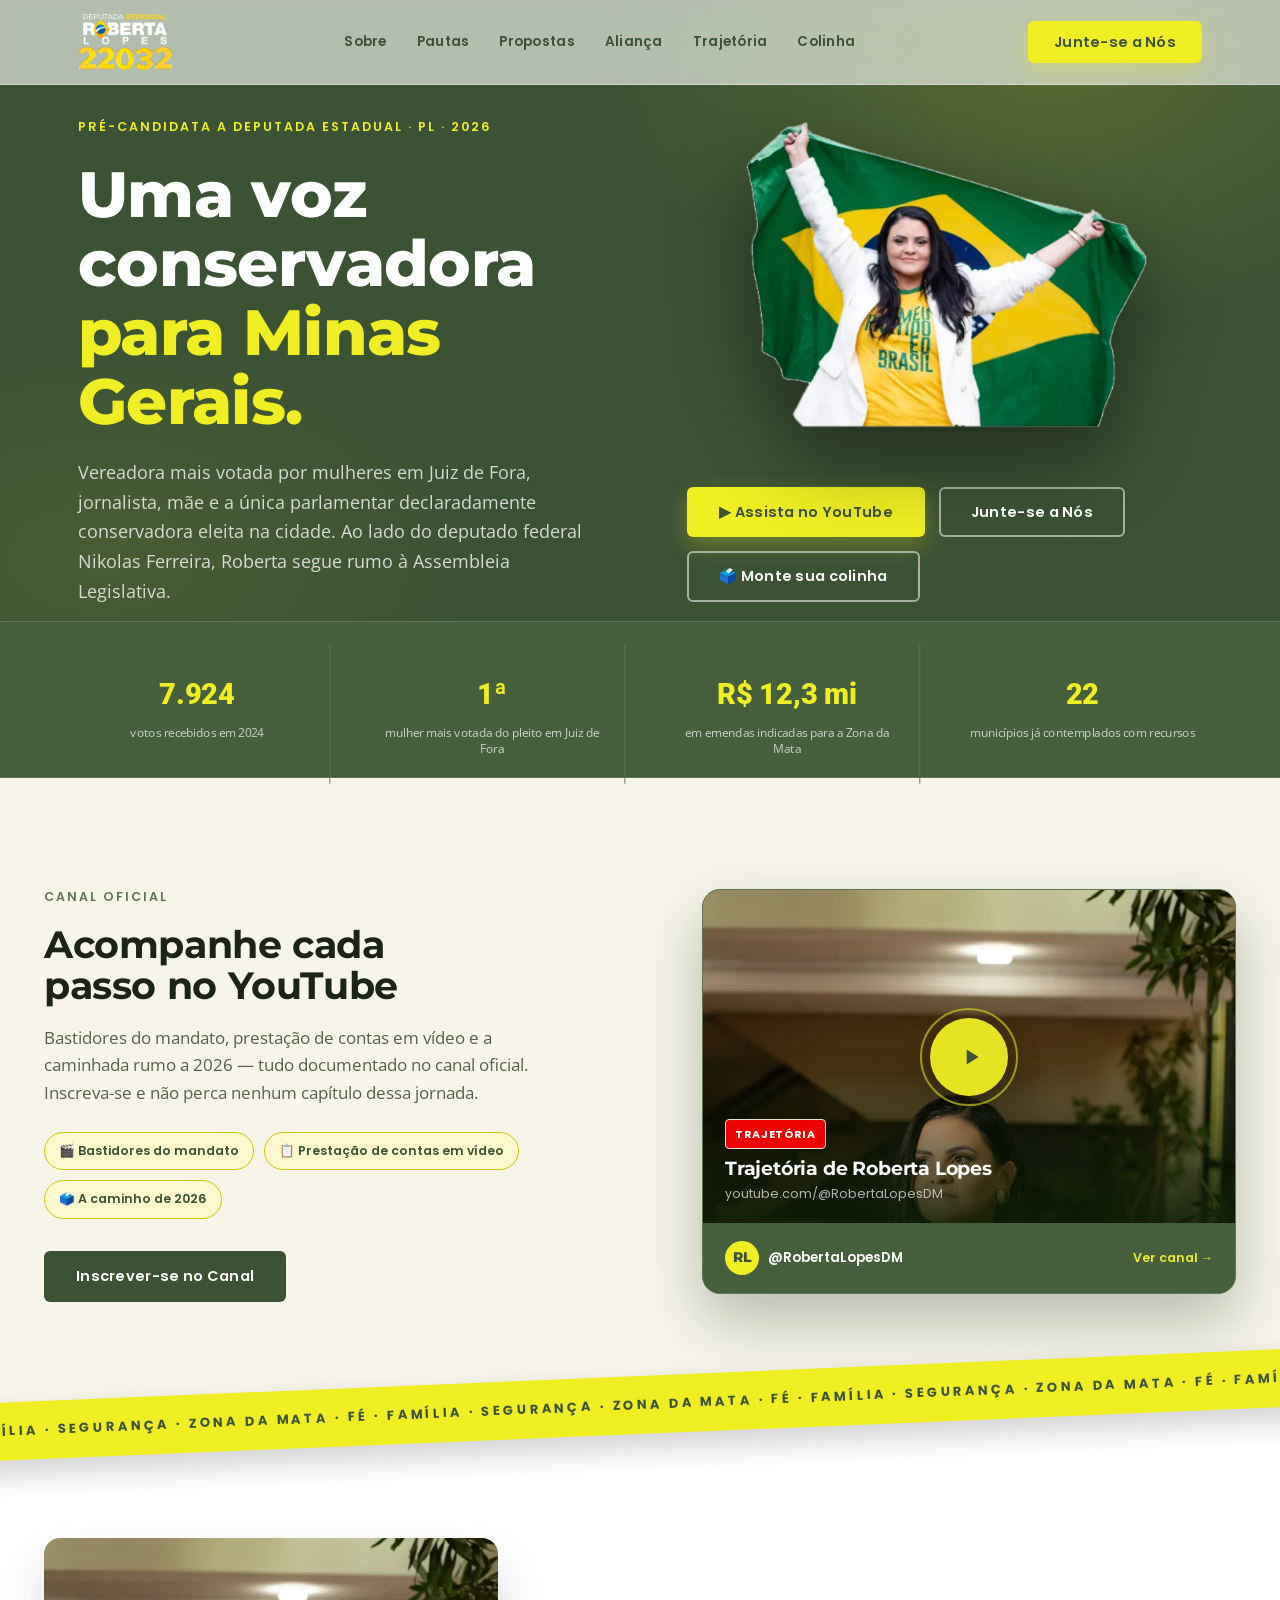
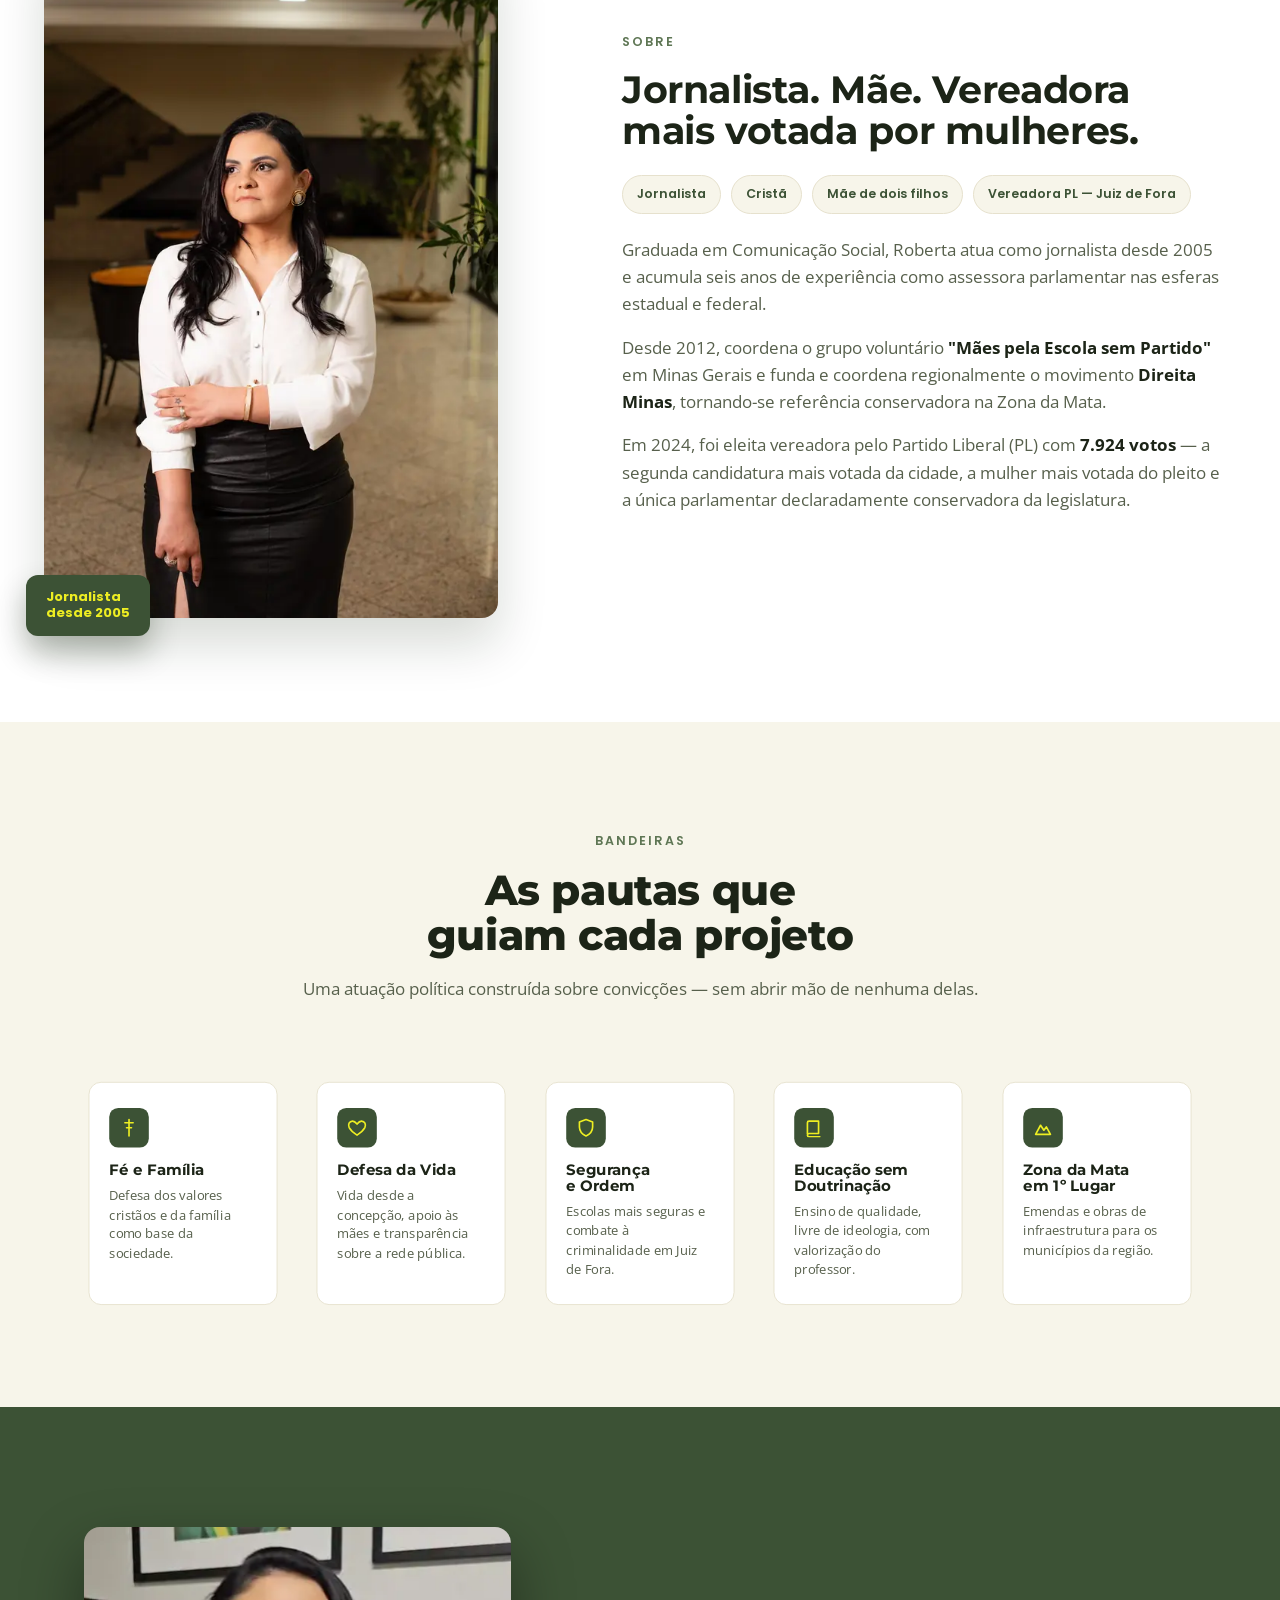
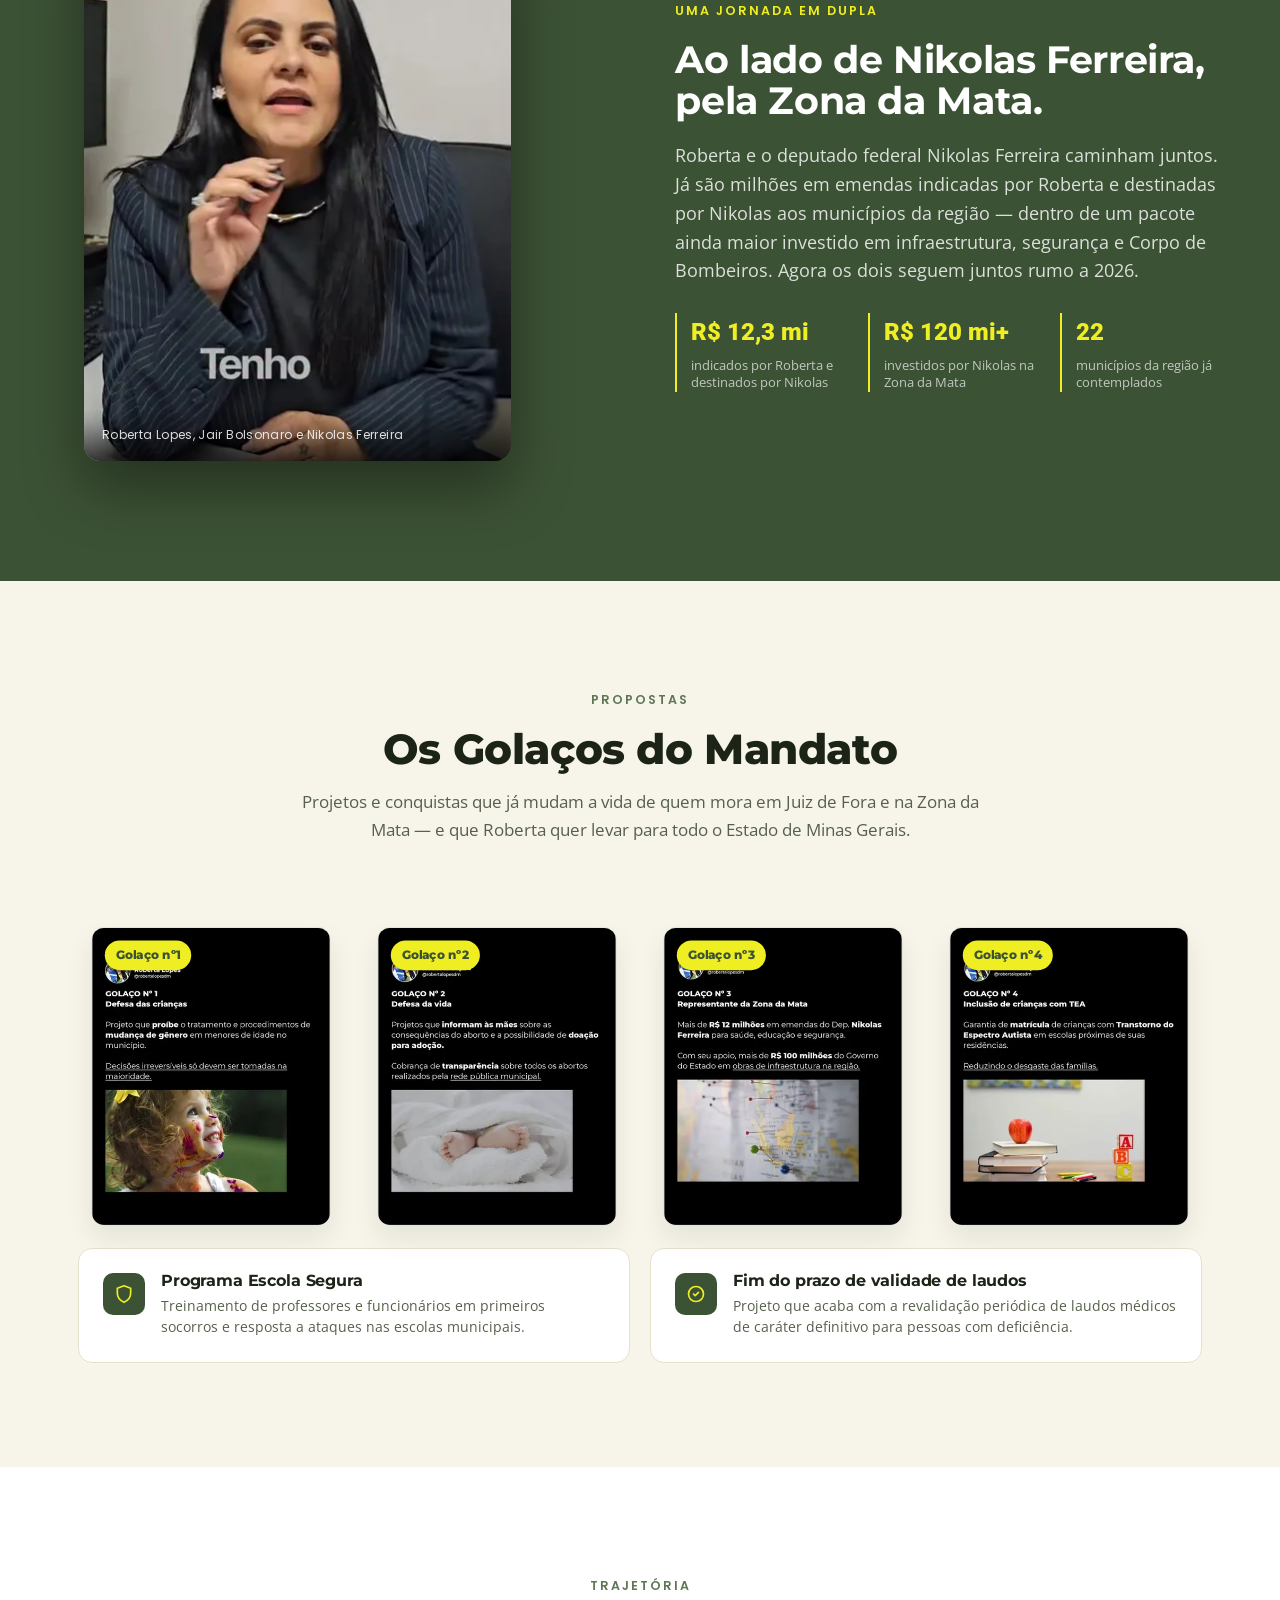
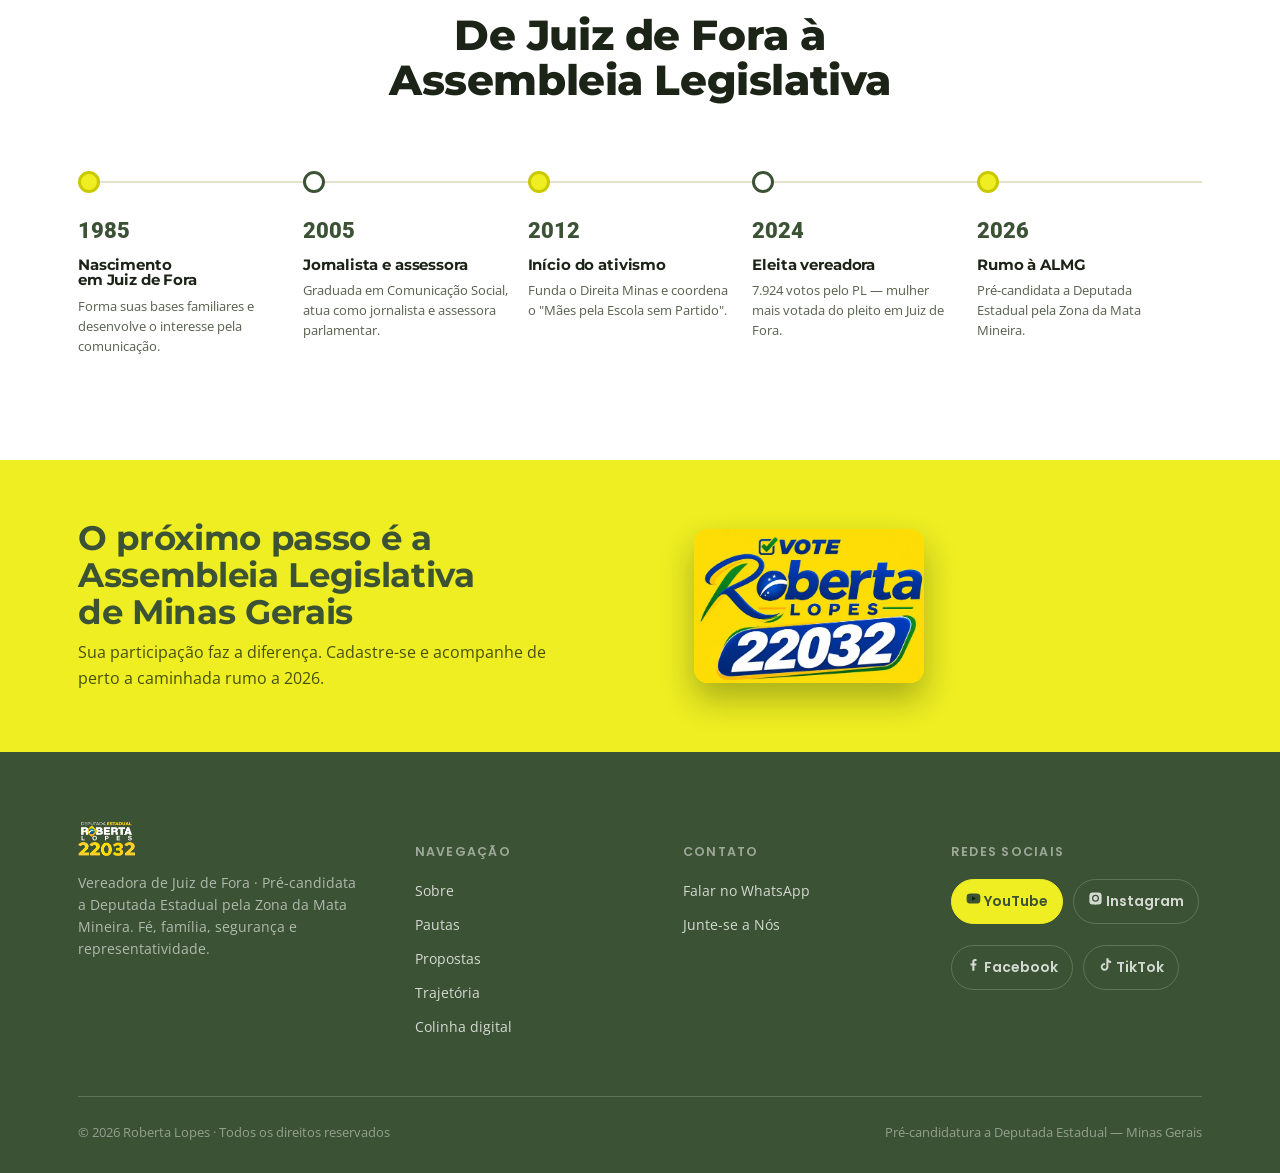
==== commit ee58932f: "Adiciona colinha digital em /colinha e chamada na landing page Inclui o gerador de colinha (PNG) ser" ====
--- a/index.html
+++ b/index.html
@@ -555,6 +555,7 @@
       <a href="#propostas">Propostas</a>
       <a href="#alianca">Aliança</a>
       <a href="#trajetoria">Trajetória</a>
+      <a href="/colinha/">Colinha</a>
     </nav>
     <div class="header-cta">
       <a href="#cadastro" class="btn btn-amarelo" style="padding:12px 24px;" onclick="abrirCadastroModal();return false;">Junte-se a Nós</a>
@@ -576,6 +577,7 @@
       <div class="hero-actions">
         <a href="https://youtube.com/@robertalopesdm" target="_blank" rel="noopener" class="btn btn-amarelo">▶ Assista no YouTube</a>
         <a href="#cadastro" class="btn btn-outline-branco" onclick="abrirCadastroModal();return false;">Junte-se a Nós</a>
+        <a href="/colinha/" class="btn btn-outline-branco">🗳️ Monte sua colinha</a>
       </div>
     </div>
   </div>
@@ -776,6 +778,7 @@
         <a href="#pautas">Pautas</a>
         <a href="#propostas">Propostas</a>
         <a href="#trajetoria">Trajetória</a>
+        <a href="/colinha/">Colinha digital</a>
       </div>
       <div class="footer-col" data-reveal>
         <h5>Contato</h5>
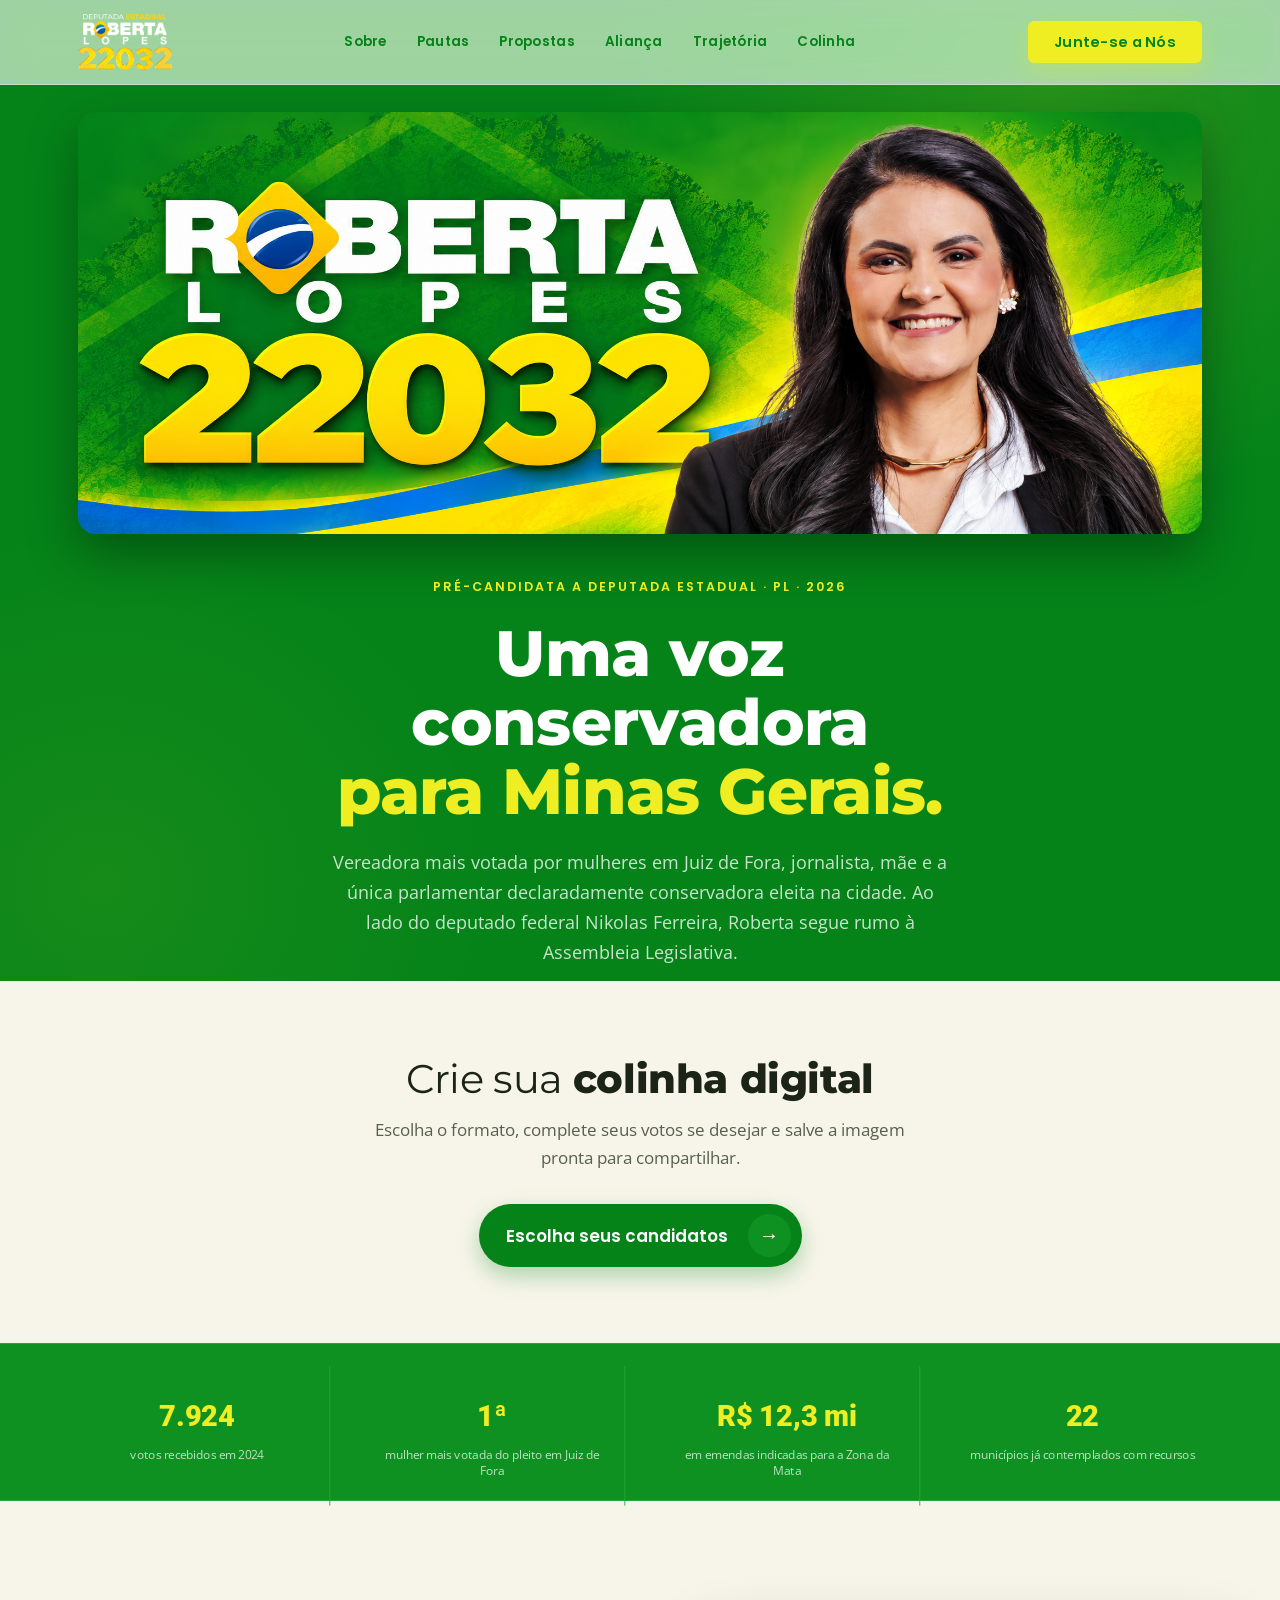
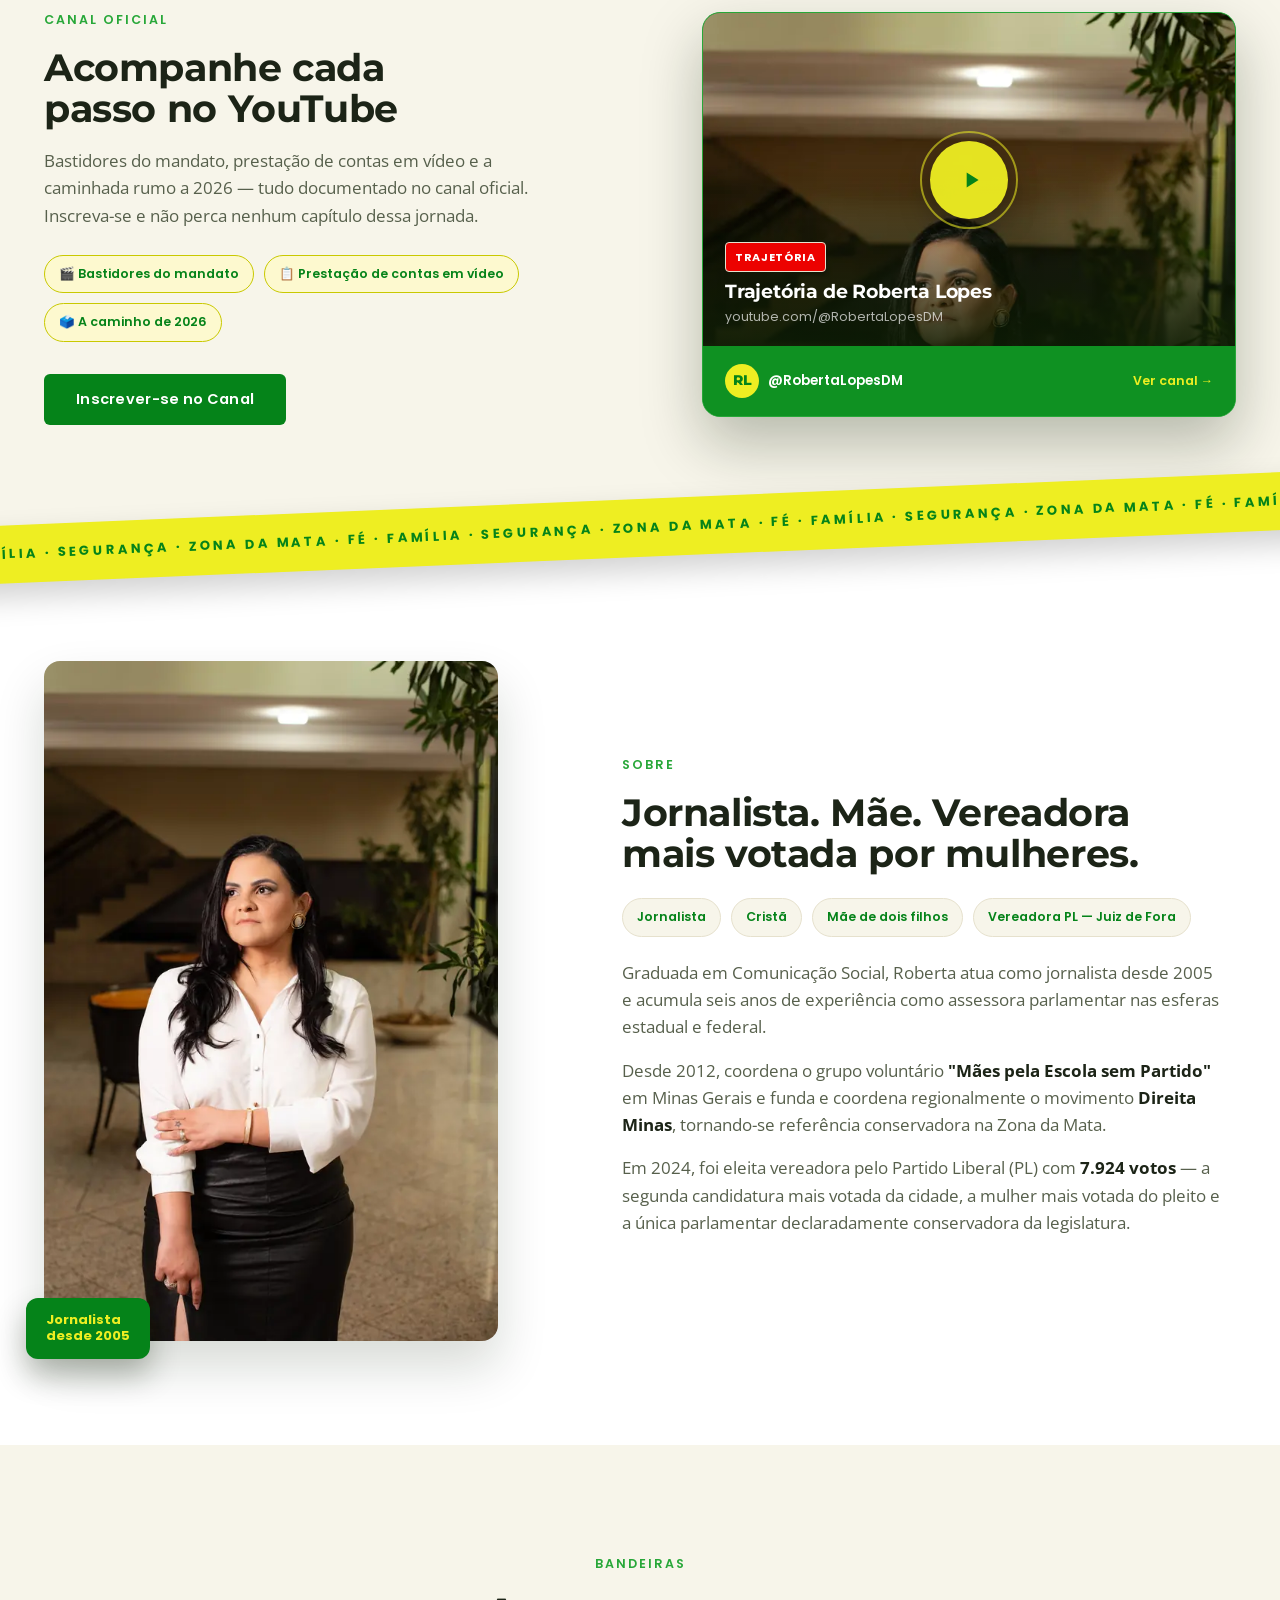
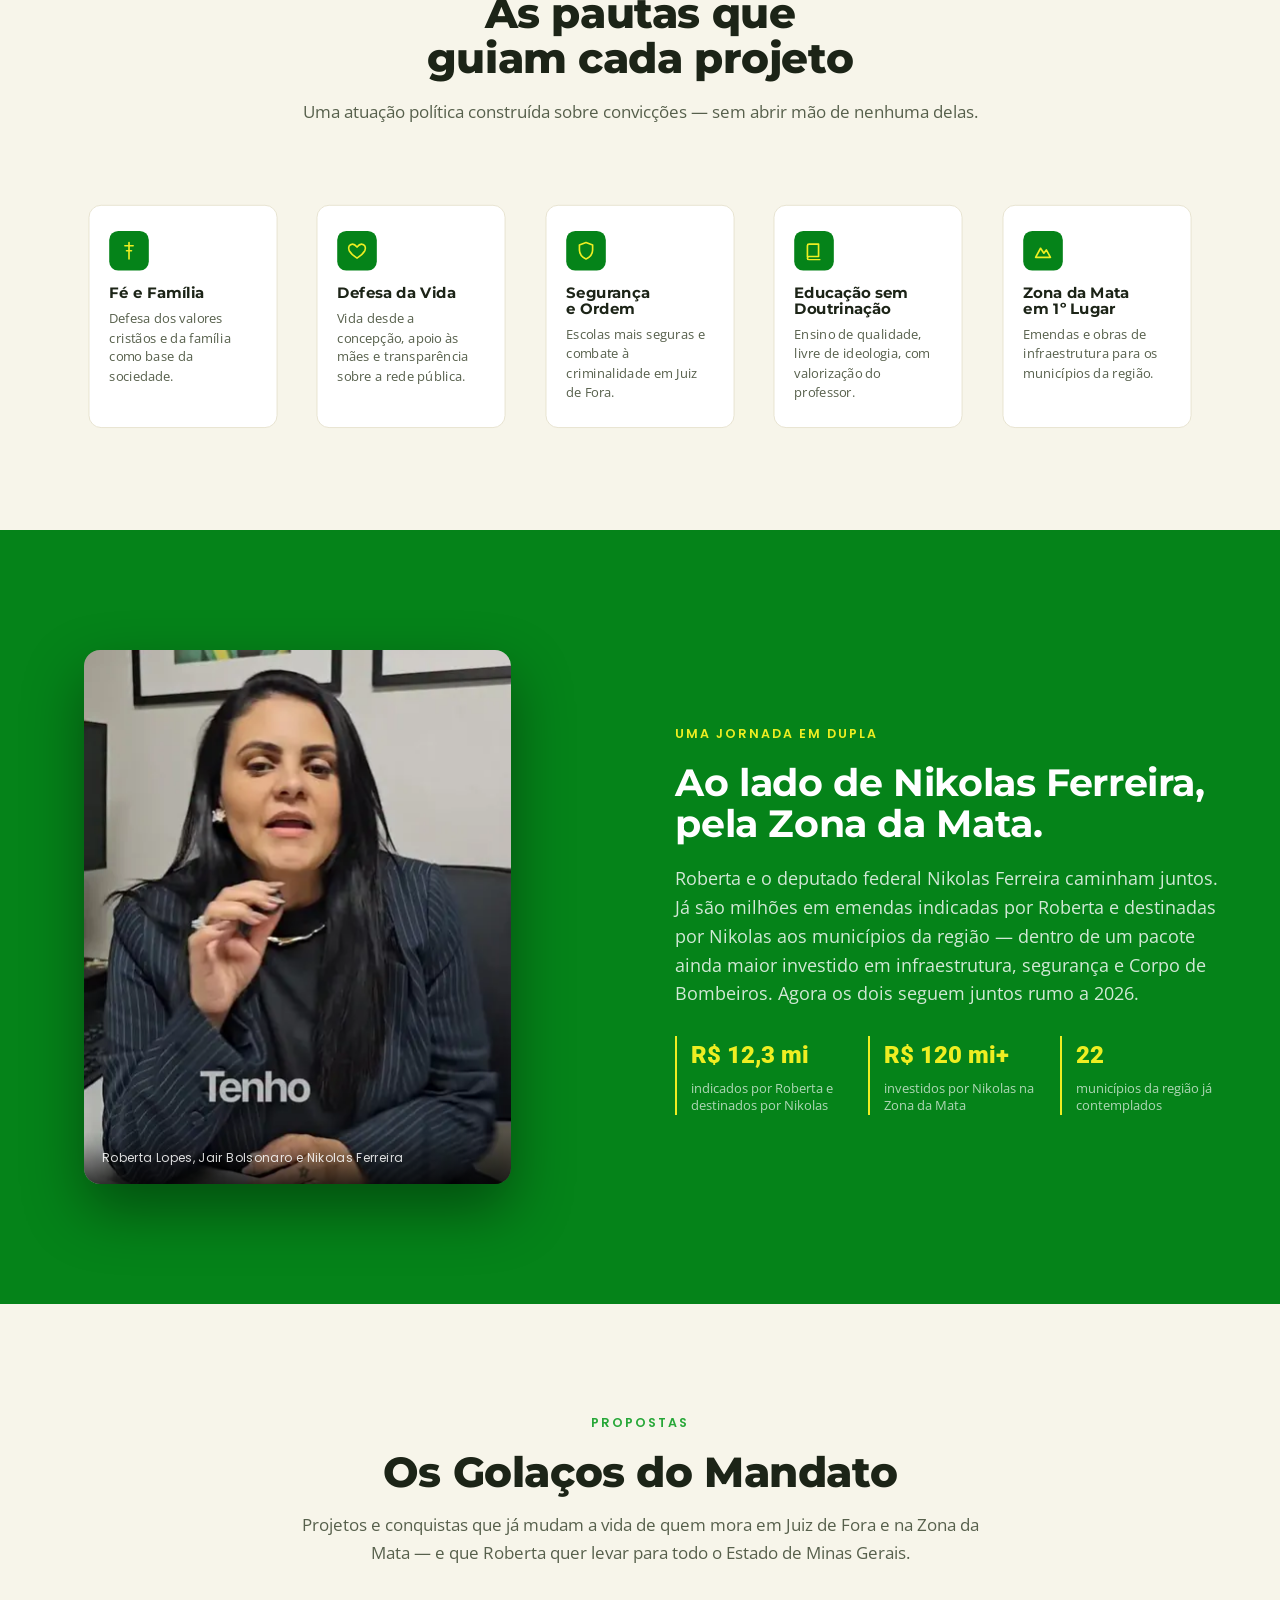
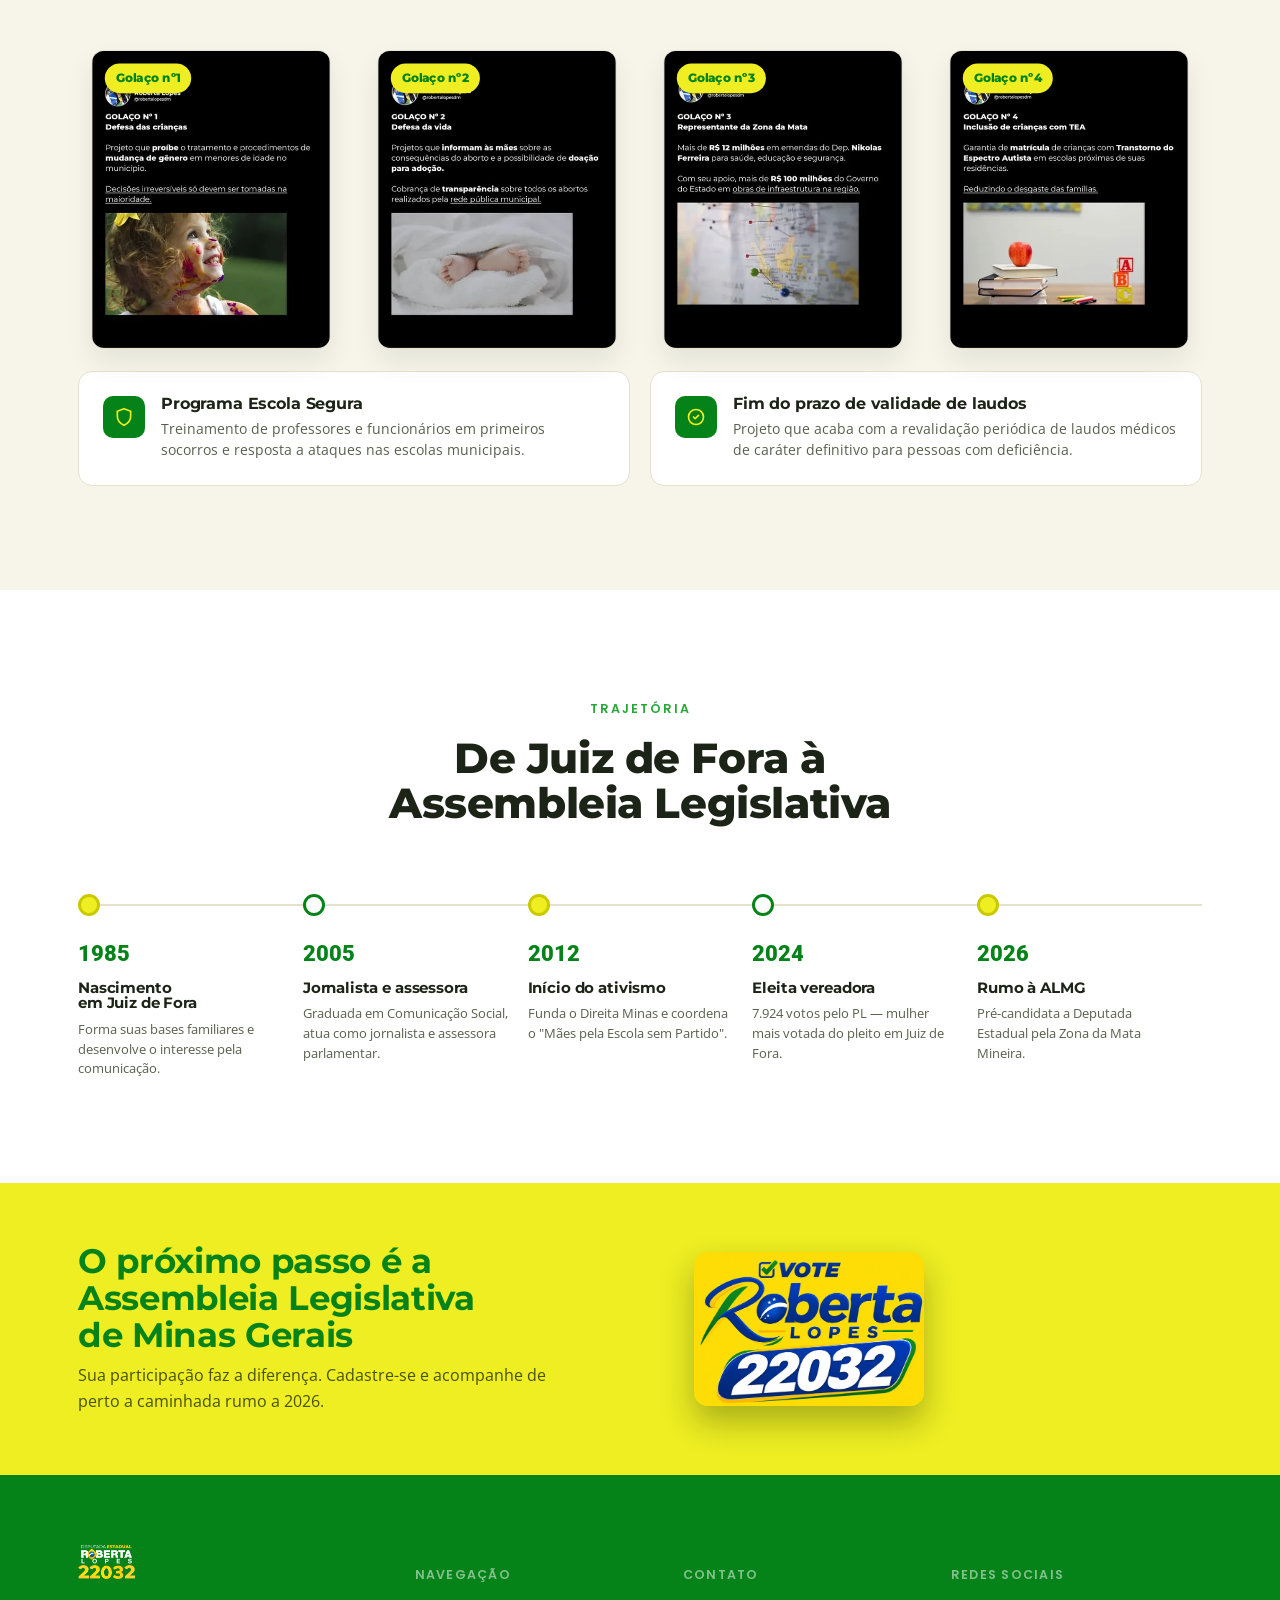
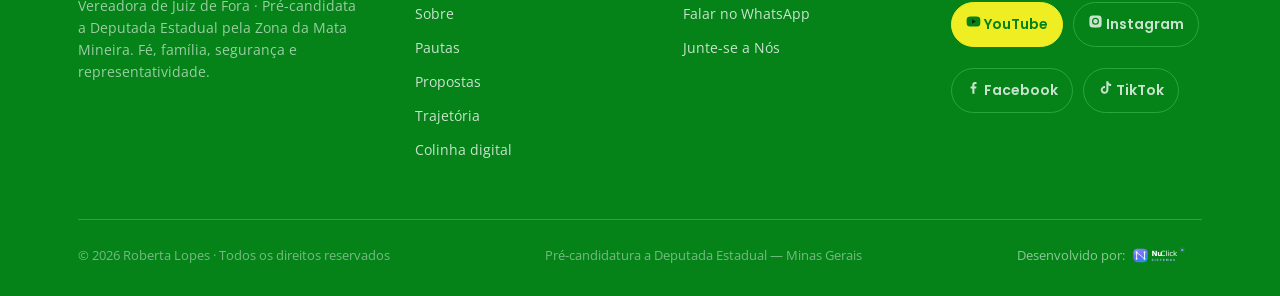
==== commit 5fc58ae9: "Nova capa do hero, faixa da colinha digital e logo NuClick no rodape Substitui a foto antiga do hero" ====
--- a/index.html
+++ b/index.html
@@ -10,9 +10,9 @@
 <link href="https://fonts.googleapis.com/css2?family=Montserrat:wght@600;700;800;900&family=Open+Sans:wght@400;500;600;700&family=Poppins:wght@500;600;700&family=Roboto:wght@700;900&display=swap" rel="stylesheet">
 <style>
   :root{
-    --verde-noturno:#3c5235;
-    --verde-sombra:#46603e;
-    --verde-linha:#5e7654;
+    --verde-noturno:#058319;
+    --verde-sombra:#0f9122;
+    --verde-linha:#27a738;
     --verde-vidro: rgba(238,238,34,.08);
     --branco:#ffffff;
     --marfim:#f7f5ea;
@@ -118,18 +118,33 @@
       radial-gradient(50% 60% at 8% 90%, rgba(238,238,34,.07), transparent 60%);
     pointer-events:none;
   }
-  .hero-grid{position:relative;display:grid;grid-template-columns:1.05fr .95fr;gap:40px;align-items:flex-start;}
-  .hero-copy .eyebrow{margin-bottom:22px;}
+  .hero-stack{position:relative;display:flex;flex-direction:column;align-items:center;gap:38px;}
+  .hero-banner{width:100%;border-radius:18px;overflow:hidden;box-shadow:0 20px 50px rgba(0,0,0,.35);}
+  .hero-banner img{display:block;width:100%;height:auto;}
+  .hero-copy{max-width:760px;text-align:center;}
+  .hero-copy .eyebrow{margin-bottom:22px;justify-content:center;}
   .hero-copy h1{font-size:clamp(38px,5.2vw,64px);font-weight:800;color:var(--branco);}
   .hero-copy h1 em{font-style:normal;color:var(--amarelo);}
-  .hero-copy p.lead{font-size:18px;color:rgba(255,255,255,.78);max-width:520px;margin-top:22px;}
-  .hero-actions{display:flex;flex-wrap:wrap;gap:14px;margin-top:34px;}
-  .hero-media{position:relative;display:flex;flex-direction:column;justify-content:flex-start;align-items:center;gap:22px;height:100%;padding-top:4px;}
-  .hero-media .frame{
-    position:relative;z-index:2;width:min(420px,86%);
-  }
-  .hero-media .frame img{filter:drop-shadow(0 30px 40px rgba(0,0,0,.45));}
+  .hero-copy p.lead{font-size:18px;color:rgba(255,255,255,.78);max-width:620px;margin:22px auto 0;}
   .hero-bottom-space{height:14px;}
+
+  /* -------- colinha promo -------- */
+  .colinha-promo{background:var(--marfim);text-align:center;padding:76px 0;}
+  .colinha-promo h2{font-family:var(--display);font-weight:400;font-size:clamp(28px,4vw,40px);color:var(--grafite);margin:0 0 16px;}
+  .colinha-promo h2 strong{font-weight:800;}
+  .colinha-promo p{font-family:var(--corpo);font-size:17px;color:var(--grafite-suave);max-width:560px;margin:0 auto 32px;}
+  .colinha-cta{
+    display:inline-flex;align-items:center;gap:20px;
+    background:var(--verde-noturno);color:var(--branco);text-decoration:none;
+    border-radius:40px;min-height:62px;padding:10px 11px 10px 27px;
+    font-family:var(--rotulo);font-size:17px;font-weight:600;
+    box-shadow:0 9px 22px rgba(5,131,25,.3);transition:background .15s;
+  }
+  .colinha-cta:hover{background:var(--verde-sombra);}
+  .colinha-cta span{
+    display:grid;place-items:center;background:var(--verde-sombra);
+    border-radius:50%;width:43px;height:43px;font-size:20px;
+  }
 
   /* -------- stat ribbon -------- */
   .stat-ribbon{background:var(--verde-sombra);border-top:1px solid var(--verde-linha);border-bottom:1px solid var(--verde-linha);}
@@ -337,14 +352,15 @@
   .social-pill.yt{background:var(--amarelo);color:var(--verde-noturno);border-color:var(--amarelo);}
   .social-pill.yt:hover{background:var(--branco);color:var(--verde-noturno);}
   .social-pill svg{width:15px;height:15px;fill:currentColor;}
-  .footer-bottom{display:flex;justify-content:space-between;flex-wrap:wrap;gap:10px;padding-top:26px;font-size:12.5px;color:rgba(255,255,255,.45);}
+  .footer-bottom{display:flex;justify-content:space-between;align-items:center;flex-wrap:wrap;gap:10px;padding-top:26px;font-size:12.5px;color:rgba(255,255,255,.45);}
+  .footer-dev{display:inline-flex;align-items:center;gap:8px;color:rgba(255,255,255,.55);text-decoration:none;}
+  .footer-dev:hover{color:rgba(255,255,255,.85);}
+  .footer-dev img{height:17px;width:auto;}
 
   /* -------- responsive -------- */
   @media(max-width:980px){
     .nav-links{display:none;}
     .burger{display:block;}
-    .hero-grid{grid-template-columns:1fr;}
-    .hero-media{order:-1;max-width:340px;margin:0 auto;}
     .yt-grid{grid-template-columns:1fr;}
     .sobre-grid{grid-template-columns:1fr;}
     .alianca-grid{grid-template-columns:1fr;}
@@ -394,7 +410,6 @@
     .hero-copy{text-align:center;}
     .hero-copy .eyebrow, .yt-copy .eyebrow, .sobre-copy .eyebrow{justify-content:center;}
     .hero-copy p.lead{margin-left:auto;margin-right:auto;}
-    .hero-actions{justify-content:center;}
     .sobre-copy, .yt-copy{text-align:center;}
     .sobre-copy p, .yt-copy p{margin-left:auto;margin-right:auto;}
     .badge-row, .chip-row{justify-content:center;}
@@ -440,13 +455,10 @@
   .hero-copy .eyebrow{animation:heroUp .7s cubic-bezier(.16,.8,.24,1) both;}
   .hero-copy h1{animation:heroUp .8s cubic-bezier(.16,.8,.24,1) .12s both;}
   .hero-copy p.lead{animation:heroUp .8s cubic-bezier(.16,.8,.24,1) .22s both;}
-  .hero-actions{animation:heroUp .8s cubic-bezier(.16,.8,.24,1) .32s both;}
-  .hero-media .frame{animation:heroScaleIn .9s cubic-bezier(.16,.8,.24,1) .2s both;}
-  .hero-media .frame img{animation:floatY 5.5s ease-in-out 1.1s infinite;}
+  .hero-banner{animation:heroScaleIn .9s cubic-bezier(.16,.8,.24,1) both;}
 
   /* botao amarelo com leve respiro para chamar atencao */
   @keyframes ctaGlow{ 0%,100%{box-shadow:0 8px 22px rgba(238,238,34,.28);} 50%{box-shadow:0 8px 30px rgba(238,238,34,.55);} }
-  .hero-actions .btn-amarelo{animation:heroUp .8s cubic-bezier(.16,.8,.24,1) .32s both, ctaGlow 2.6s ease-in-out 1.3s infinite;}
 
   /* revelacao ao rolar a pagina */
   [data-reveal]{opacity:0;transform:translateY(26px);transition:opacity .7s cubic-bezier(.16,.8,.24,1), transform .7s cubic-bezier(.16,.8,.24,1);}
@@ -566,22 +578,24 @@
 
 <!-- ===================== HERO ===================== -->
 <section class="hero" id="topo">
-  <div class="container hero-grid">
+  <div class="container hero-stack">
+    <div class="hero-banner"><img src="colinha/assets/roberta-hero.png" alt="Roberta Lopes em destaque com sua marca e o número 22032"></div>
     <div class="hero-copy">
       <div class="eyebrow eyebrow--dark">Pré-candidata a Deputada Estadual · PL · 2026</div>
       <h1>Uma voz conservadora <em>para Minas Gerais.</em></h1>
       <p class="lead">Vereadora mais votada por mulheres em Juiz de Fora, jornalista, mãe e a única parlamentar declaradamente conservadora eleita na cidade. Ao lado do deputado federal Nikolas Ferreira, Roberta segue rumo à Assembleia Legislativa.</p>
     </div>
-    <div class="hero-media">
-      <div class="frame"><img src="[data-uri]" alt="Roberta Lopes, pré-candidata a Deputada Estadual"></div>
-      <div class="hero-actions">
-        <a href="https://youtube.com/@robertalopesdm" target="_blank" rel="noopener" class="btn btn-amarelo">▶ Assista no YouTube</a>
-        <a href="#cadastro" class="btn btn-outline-branco" onclick="abrirCadastroModal();return false;">Junte-se a Nós</a>
-        <a href="/colinha/" class="btn btn-outline-branco">🗳️ Monte sua colinha</a>
-      </div>
-    </div>
   </div>
   <div class="hero-bottom-space"></div>
+</section>
+
+<!-- ===================== COLINHA DIGITAL ===================== -->
+<section class="colinha-promo">
+  <div class="container">
+    <h2>Crie sua <strong>colinha digital</strong></h2>
+    <p>Escolha o formato, complete seus votos se desejar e salve a imagem pronta para compartilhar.</p>
+    <a href="/colinha/" class="colinha-cta">Escolha seus candidatos <span aria-hidden="true">→</span></a>
+  </div>
 </section>
 
 <!-- ===================== STAT RIBBON ===================== -->
@@ -798,6 +812,7 @@
     <div class="footer-bottom">
       <span>© 2026 Roberta Lopes · Todos os direitos reservados</span>
       <span>Pré-candidatura a Deputada Estadual — Minas Gerais</span>
+      <a class="footer-dev" href="https://nuclick.com.br" target="_blank" rel="noopener">Desenvolvido por: <img src="images/nuclick-logo-white.svg" alt="NuClick Sistemas"></a>
     </div>
   </div>
 </footer>
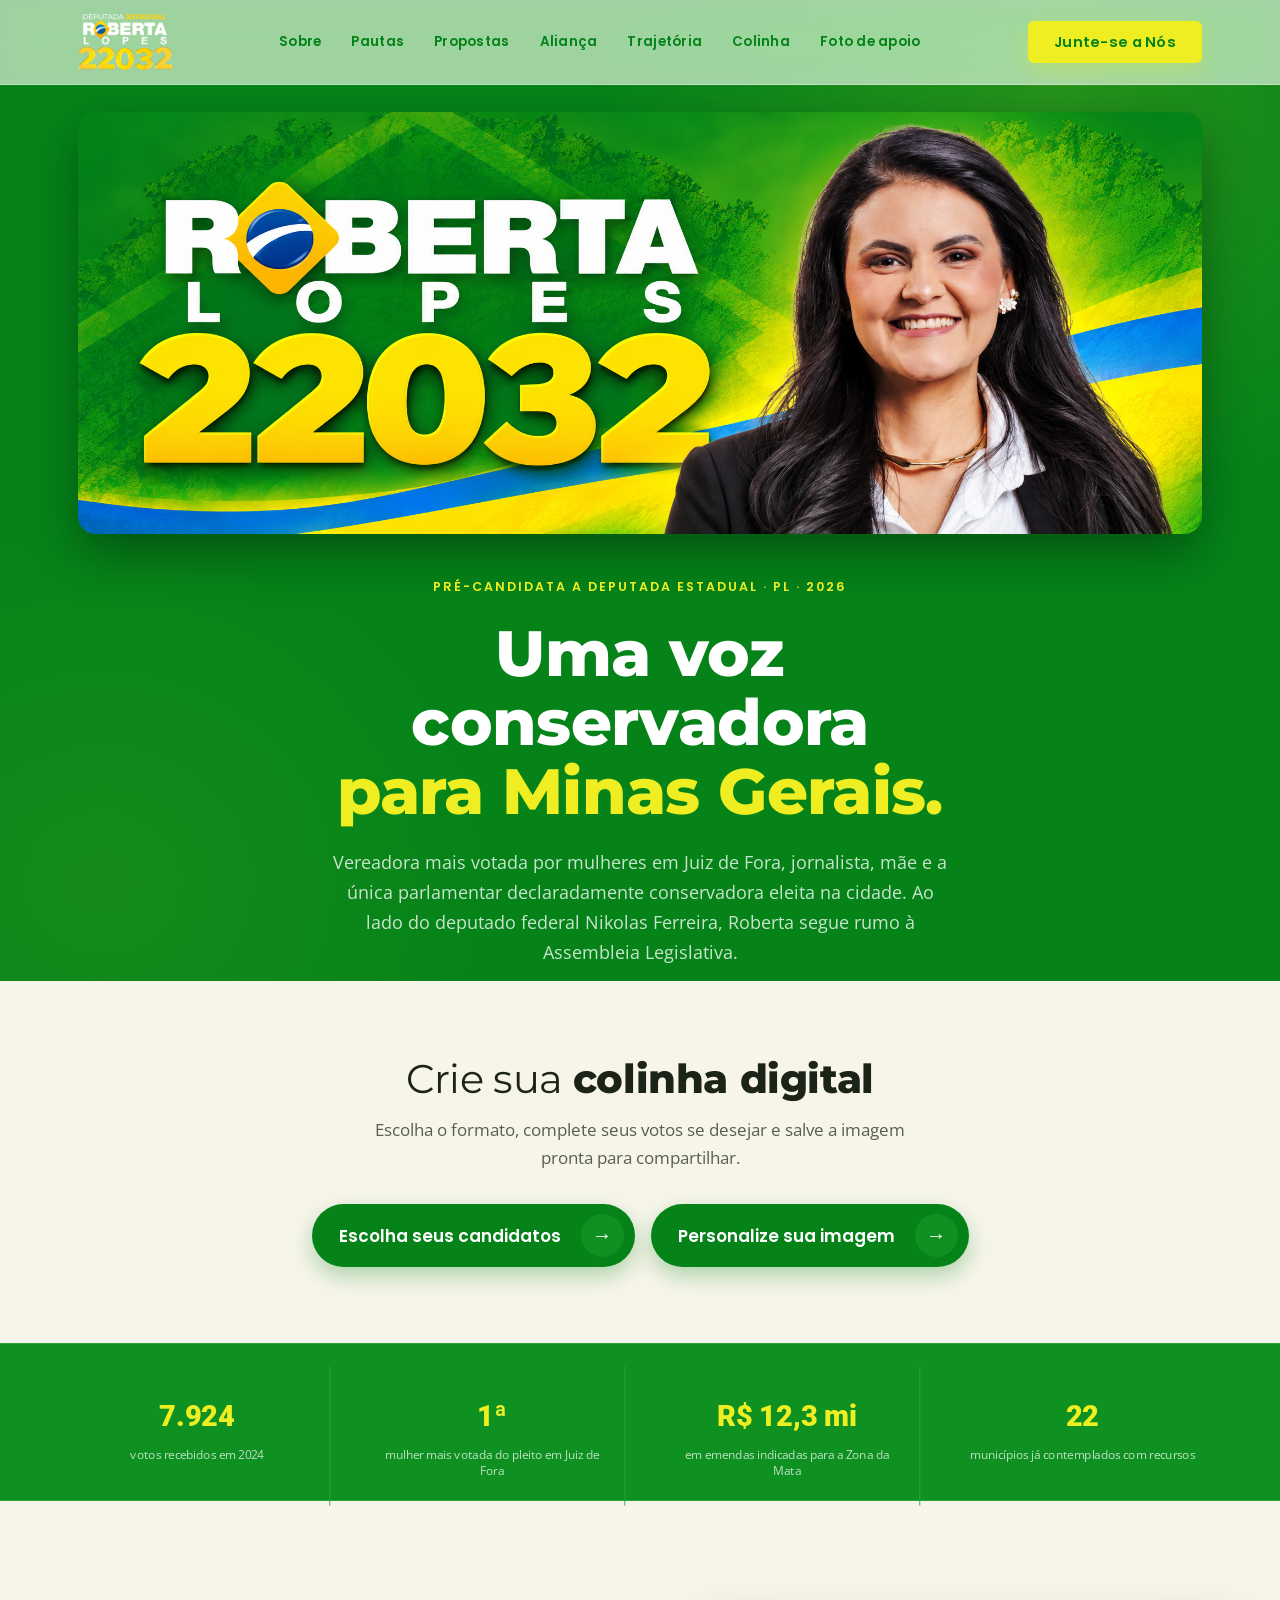
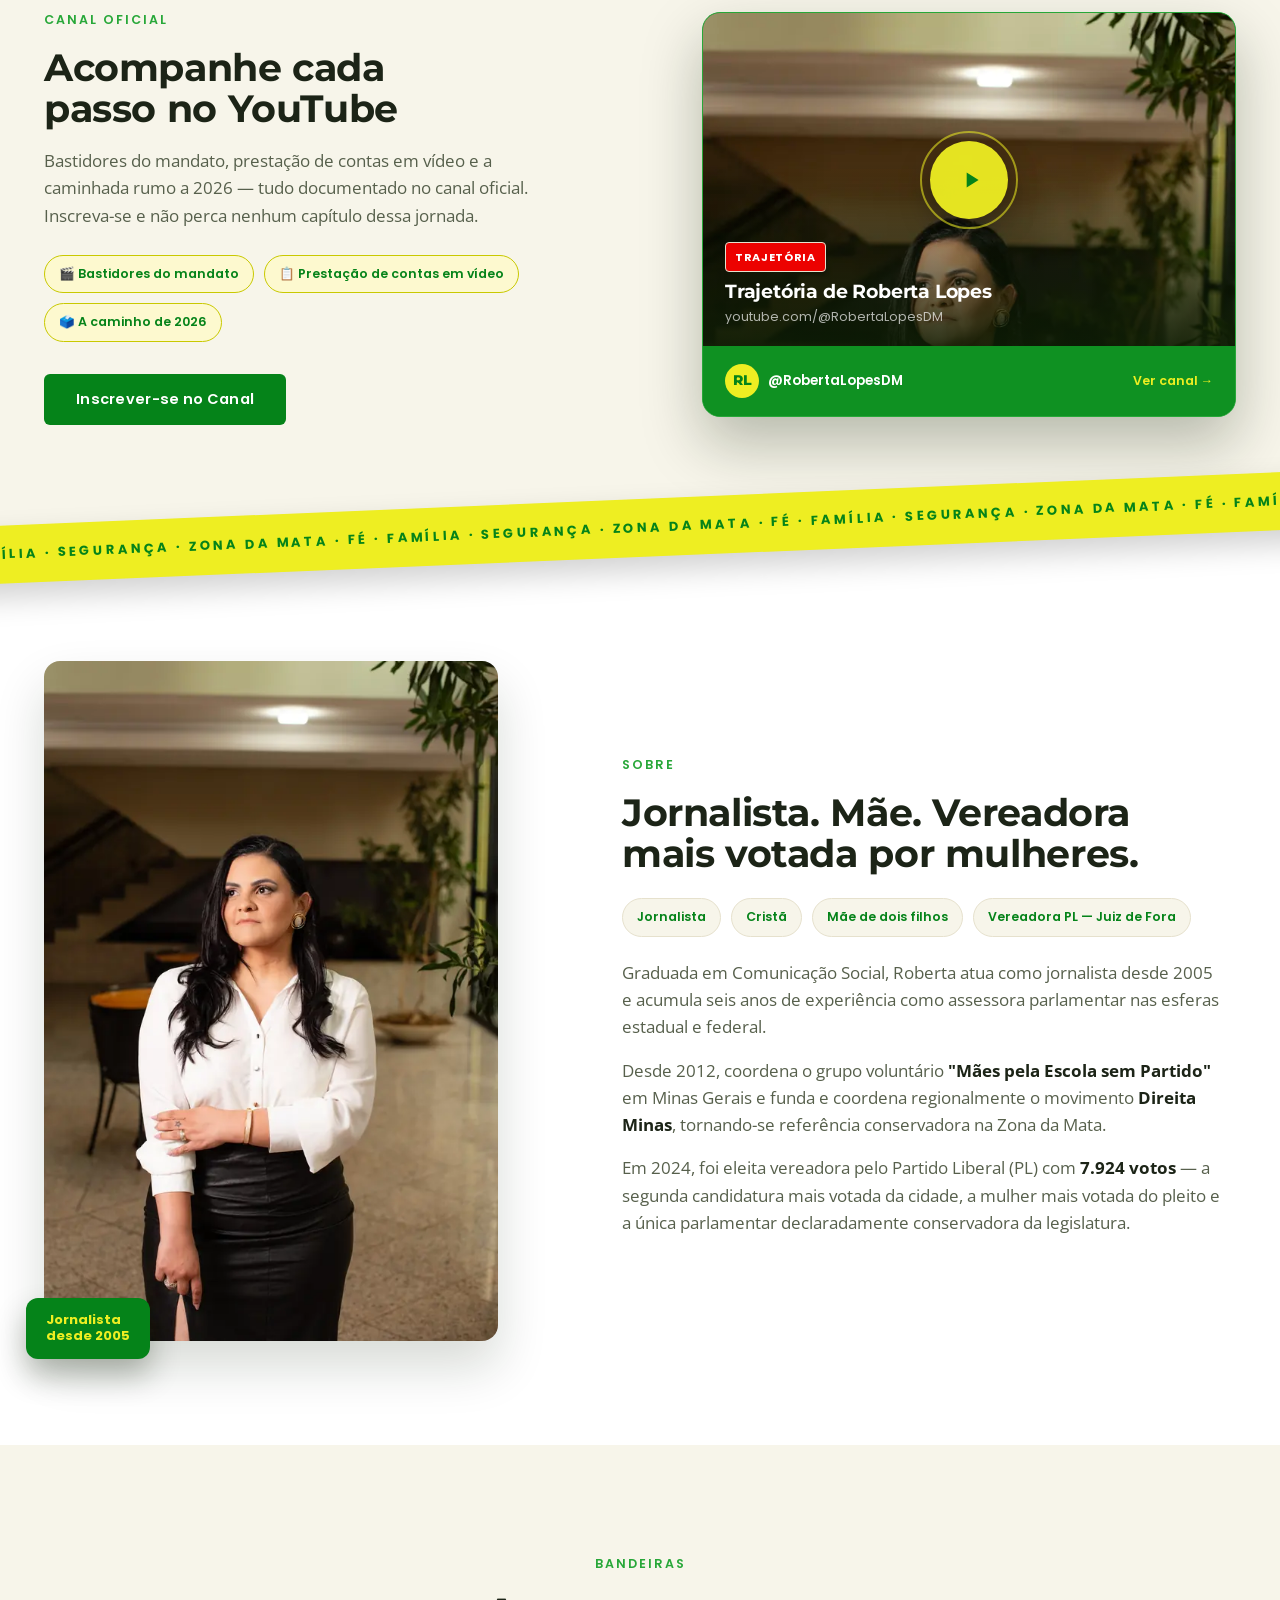
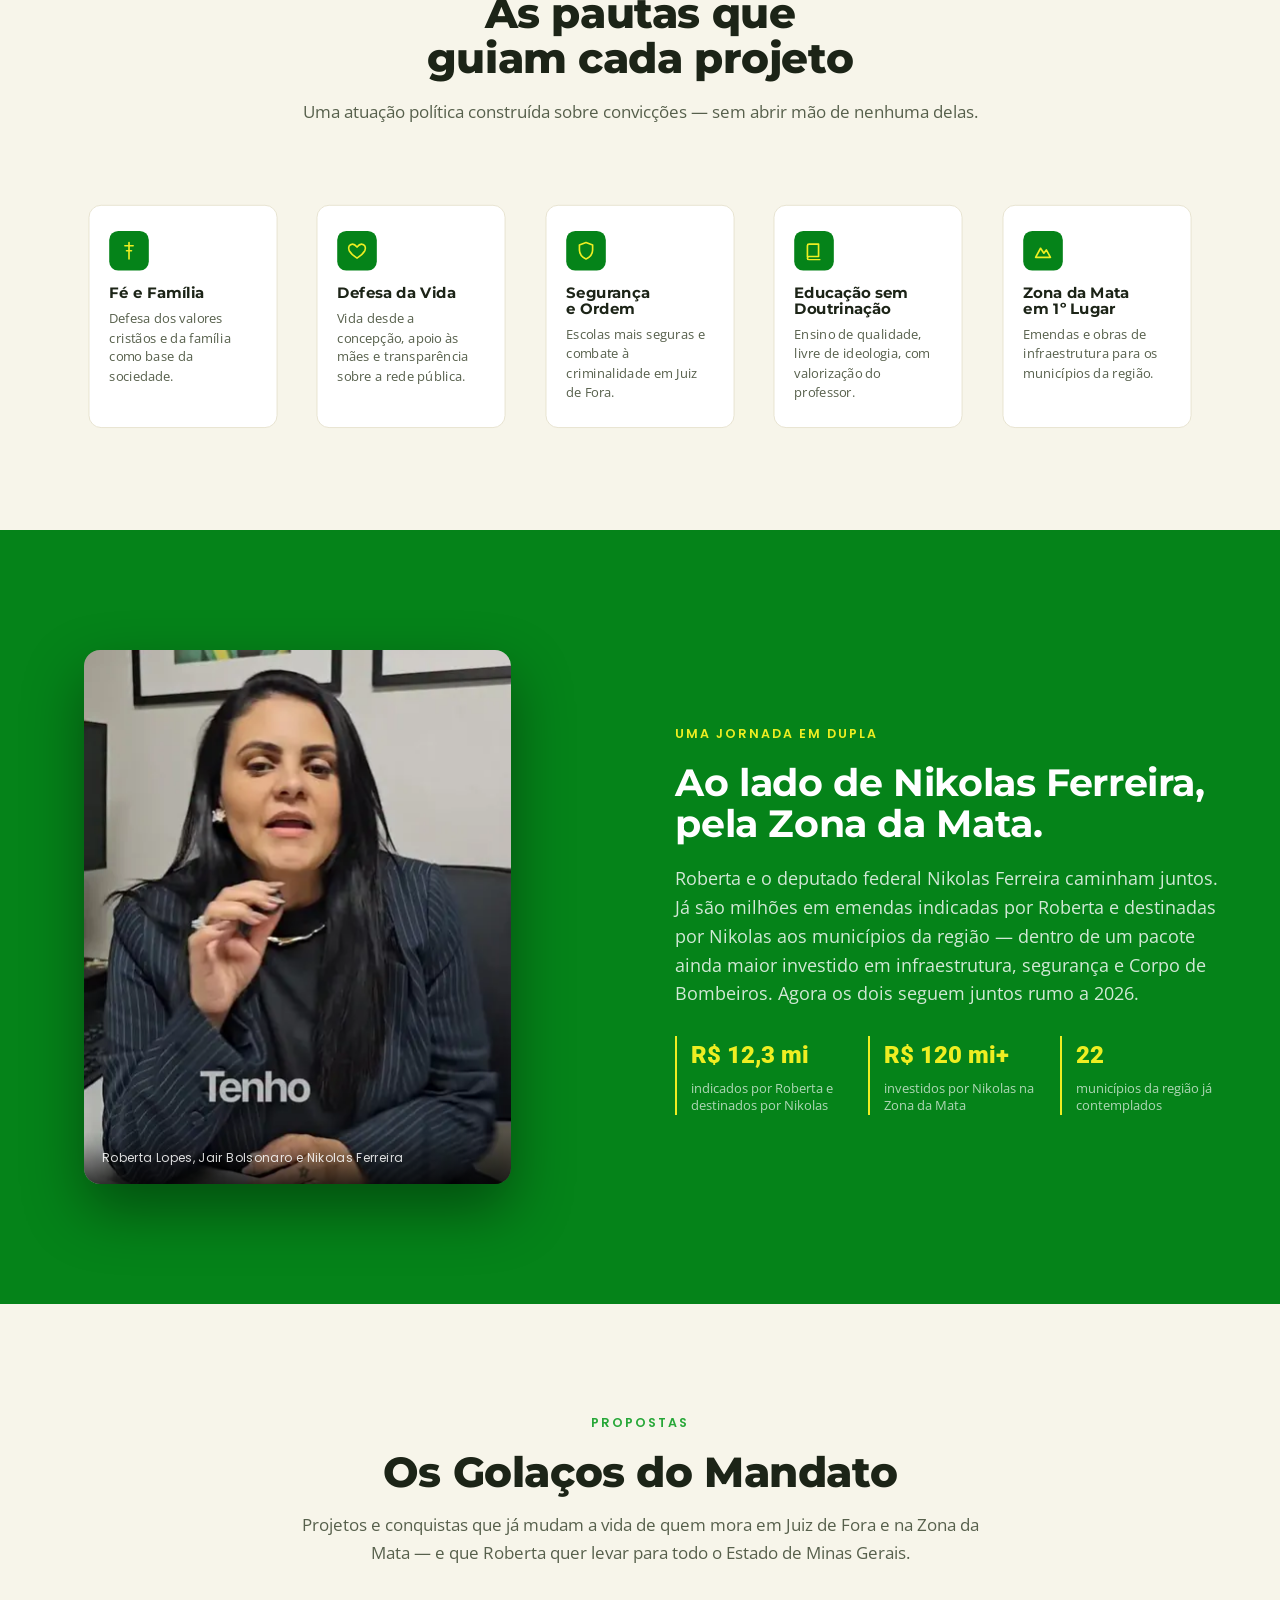
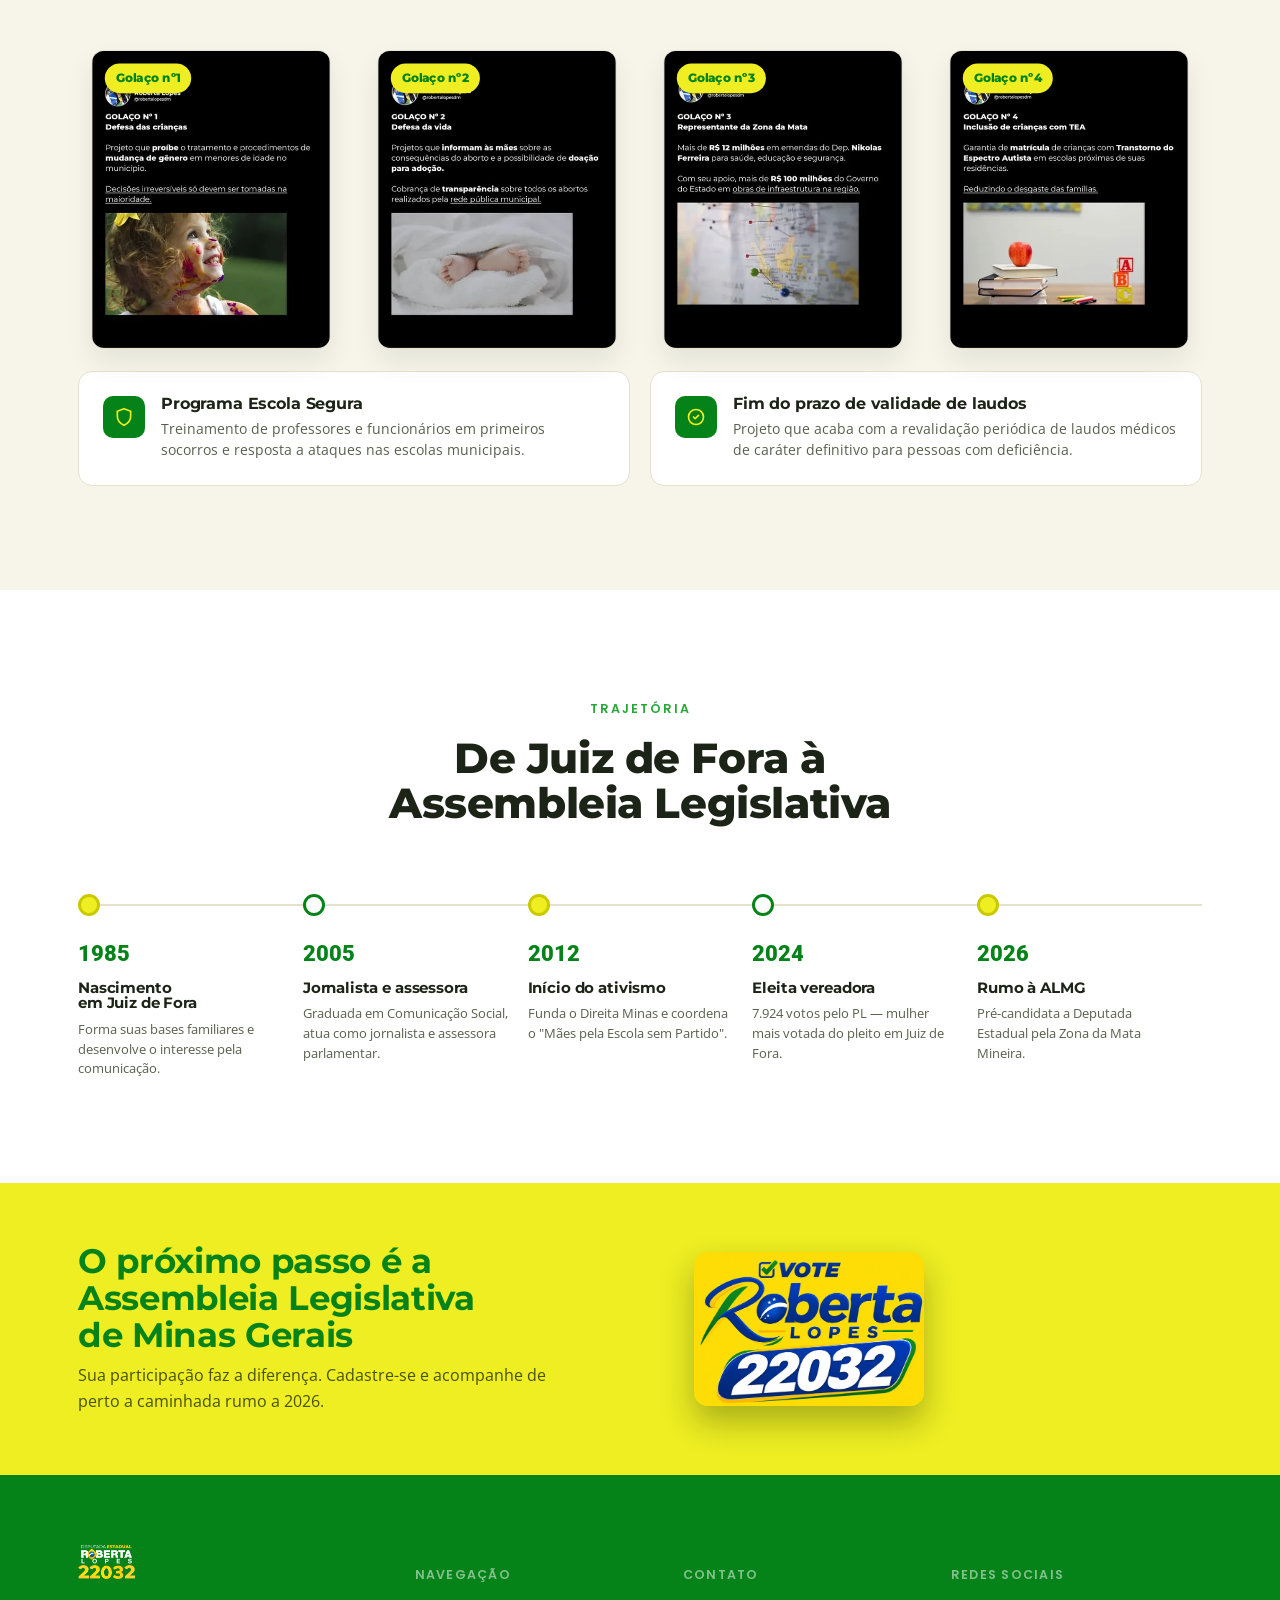
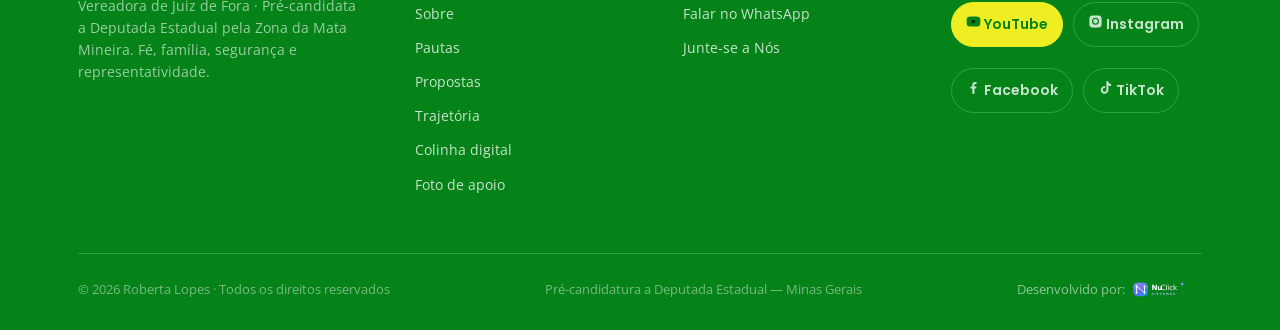
==== commit 1fde23f5: "Adiciona personalizador de foto de apoio em /personalizar e chamadas na landing page Inclui o gerado" ====
--- a/index.html
+++ b/index.html
@@ -140,6 +140,7 @@
     font-family:var(--rotulo);font-size:17px;font-weight:600;
     box-shadow:0 9px 22px rgba(5,131,25,.3);transition:background .15s;
   }
+  .colinha-actions{display:flex;flex-wrap:wrap;justify-content:center;gap:16px;}
   .colinha-cta:hover{background:var(--verde-sombra);}
   .colinha-cta span{
     display:grid;place-items:center;background:var(--verde-sombra);
@@ -567,7 +568,8 @@
       <a href="#propostas">Propostas</a>
       <a href="#alianca">Aliança</a>
       <a href="#trajetoria">Trajetória</a>
-      <a href="/colinha/">Colinha</a>
+      <a href="/colinha/?inicio=formato">Colinha</a>
+      <a href="/personalizar/">Foto de apoio</a>
     </nav>
     <div class="header-cta">
       <a href="#cadastro" class="btn btn-amarelo" style="padding:12px 24px;" onclick="abrirCadastroModal();return false;">Junte-se a Nós</a>
@@ -594,7 +596,10 @@
   <div class="container">
     <h2>Crie sua <strong>colinha digital</strong></h2>
     <p>Escolha o formato, complete seus votos se desejar e salve a imagem pronta para compartilhar.</p>
-    <a href="/colinha/" class="colinha-cta">Escolha seus candidatos <span aria-hidden="true">→</span></a>
+    <div class="colinha-actions">
+      <a href="/colinha/?inicio=formato" class="colinha-cta">Escolha seus candidatos <span aria-hidden="true">→</span></a>
+      <a href="/personalizar/" class="colinha-cta">Personalize sua imagem <span aria-hidden="true">→</span></a>
+    </div>
   </div>
 </section>
 
@@ -792,7 +797,8 @@
         <a href="#pautas">Pautas</a>
         <a href="#propostas">Propostas</a>
         <a href="#trajetoria">Trajetória</a>
-        <a href="/colinha/">Colinha digital</a>
+        <a href="/colinha/?inicio=formato">Colinha digital</a>
+        <a href="/personalizar/">Foto de apoio</a>
       </div>
       <div class="footer-col" data-reveal>
         <h5>Contato</h5>
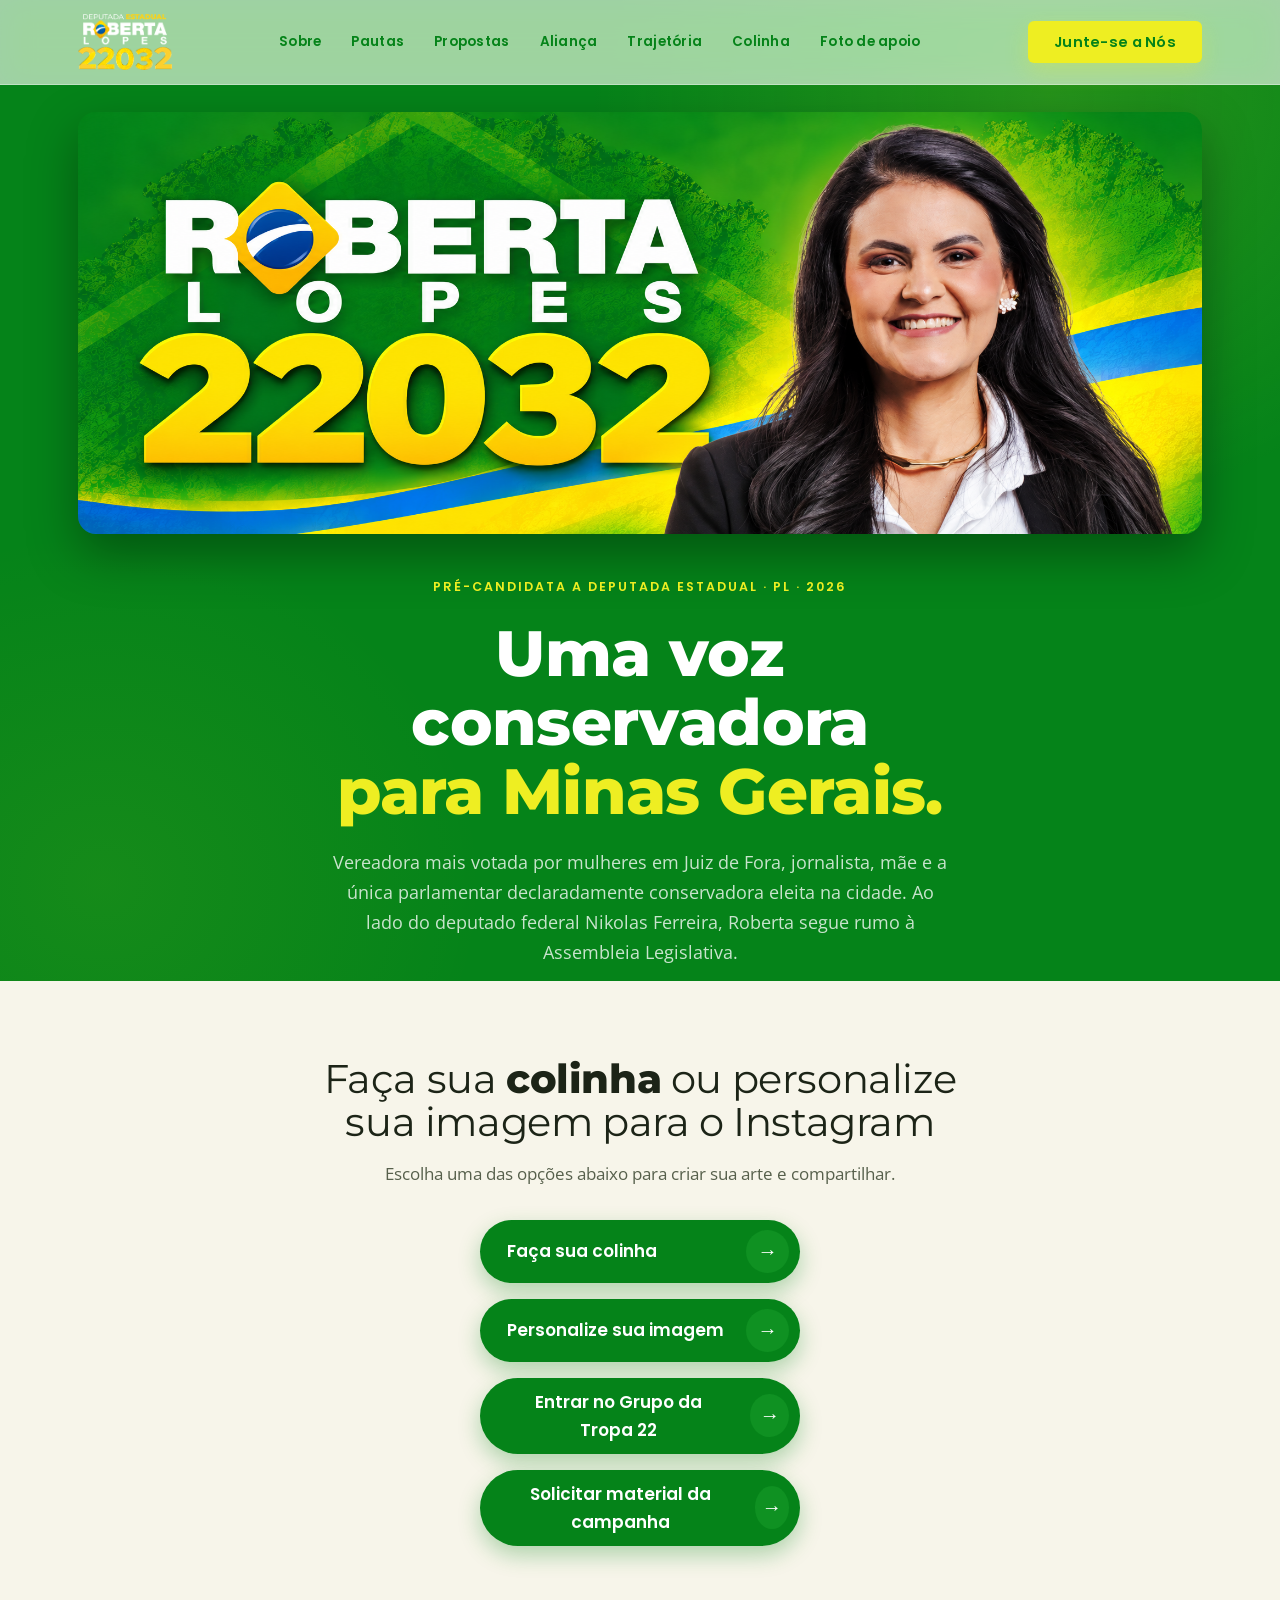
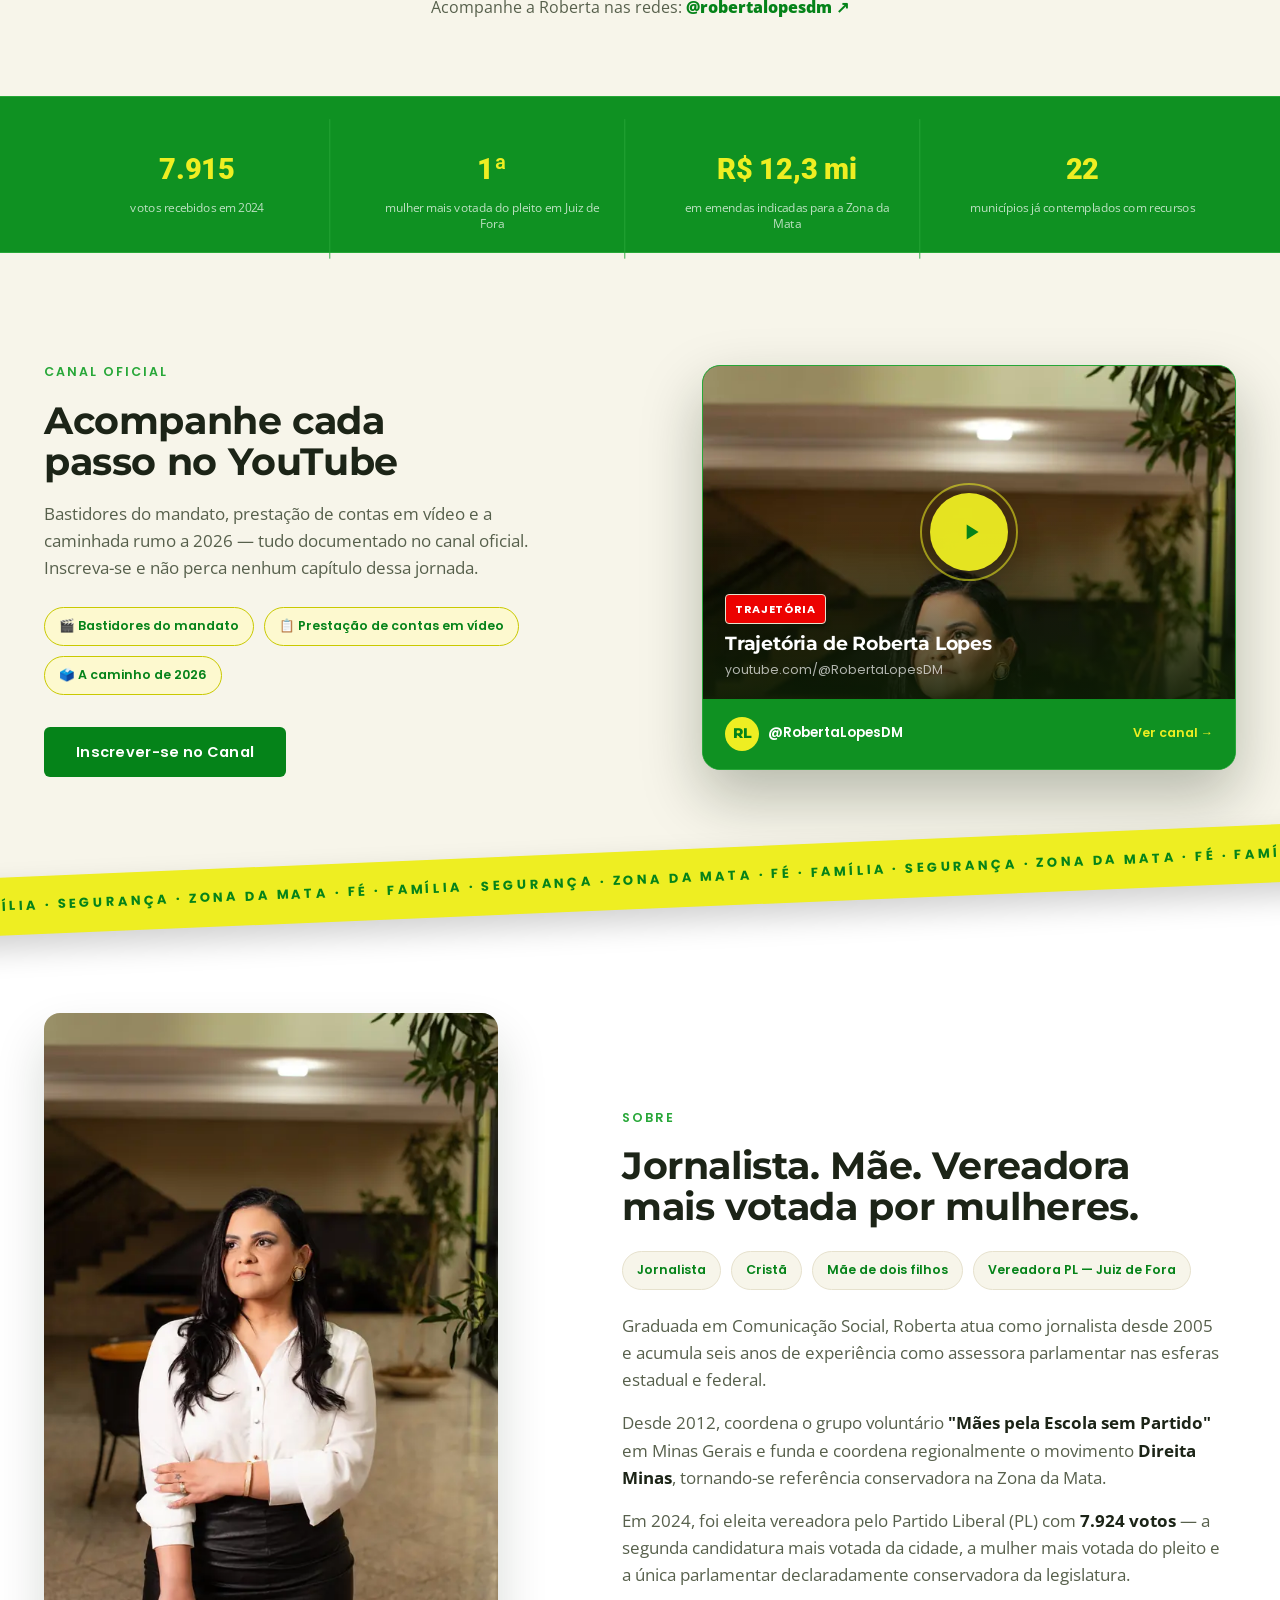
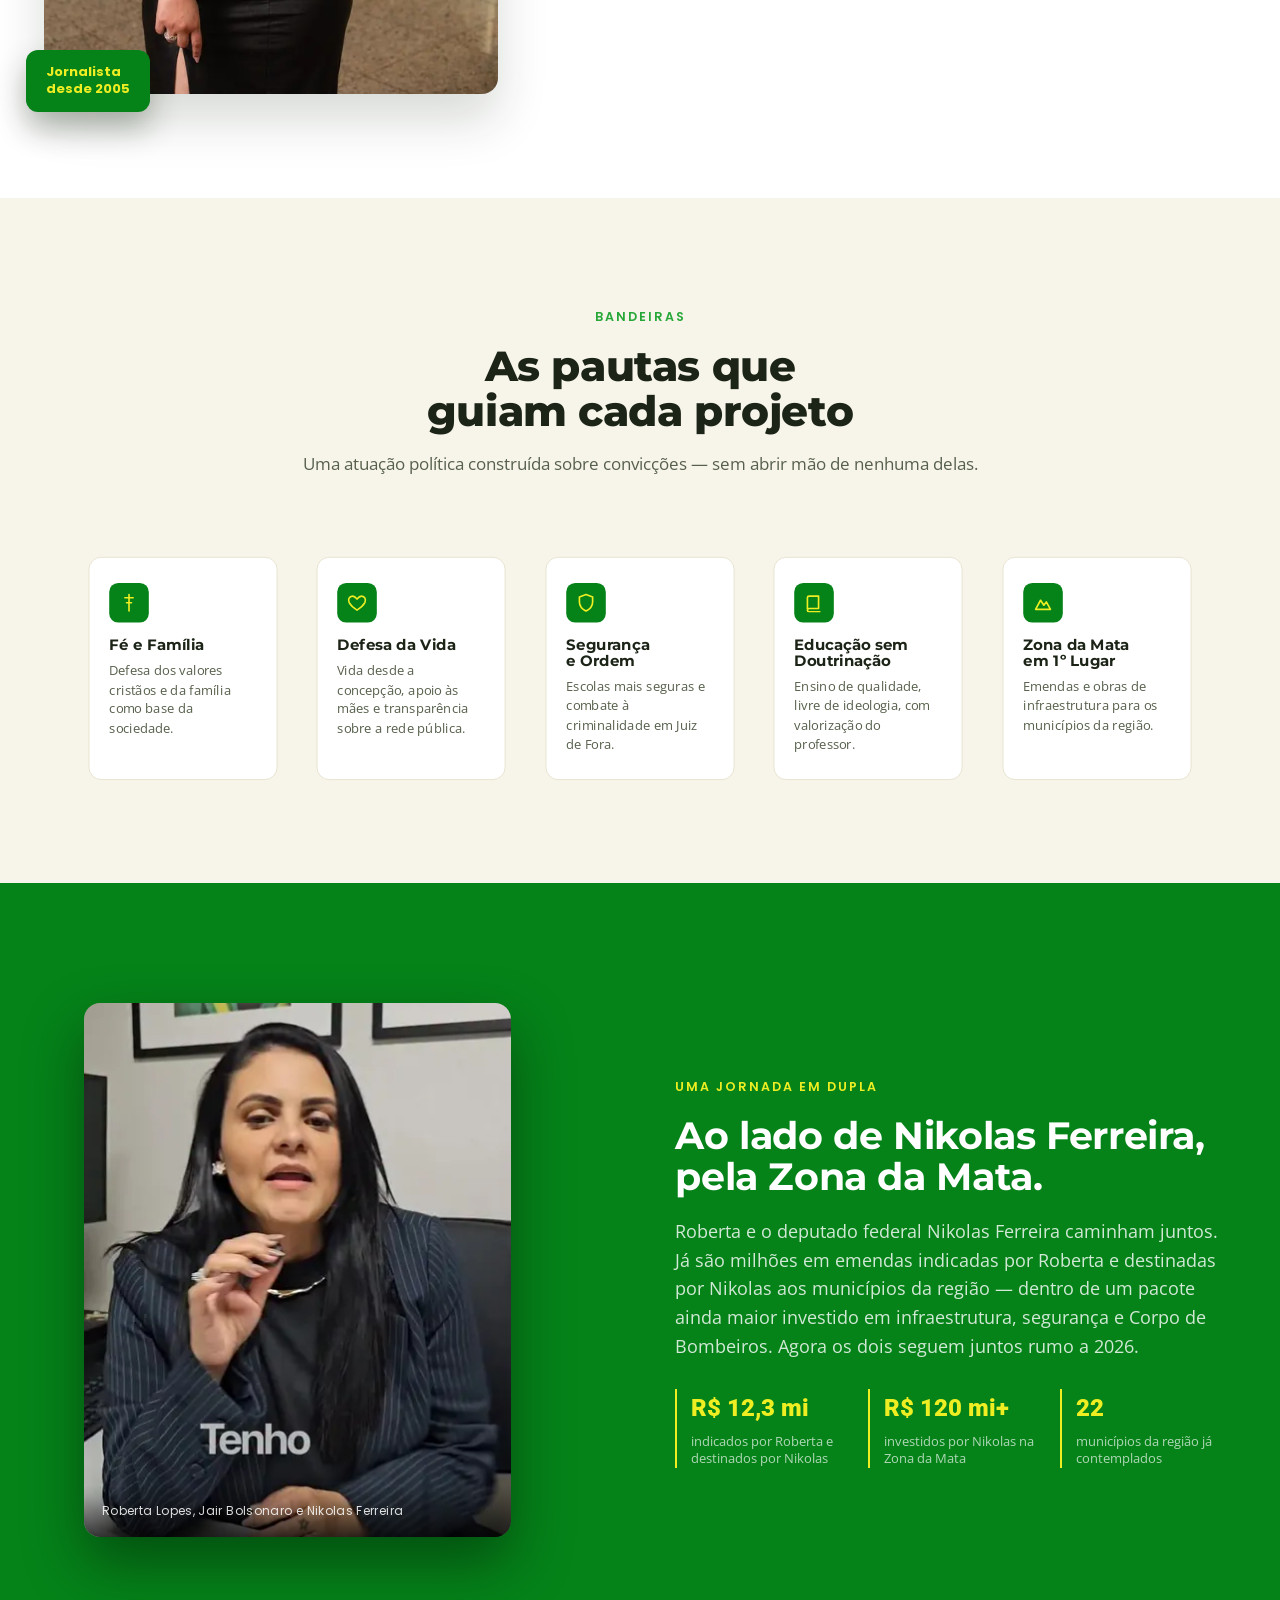
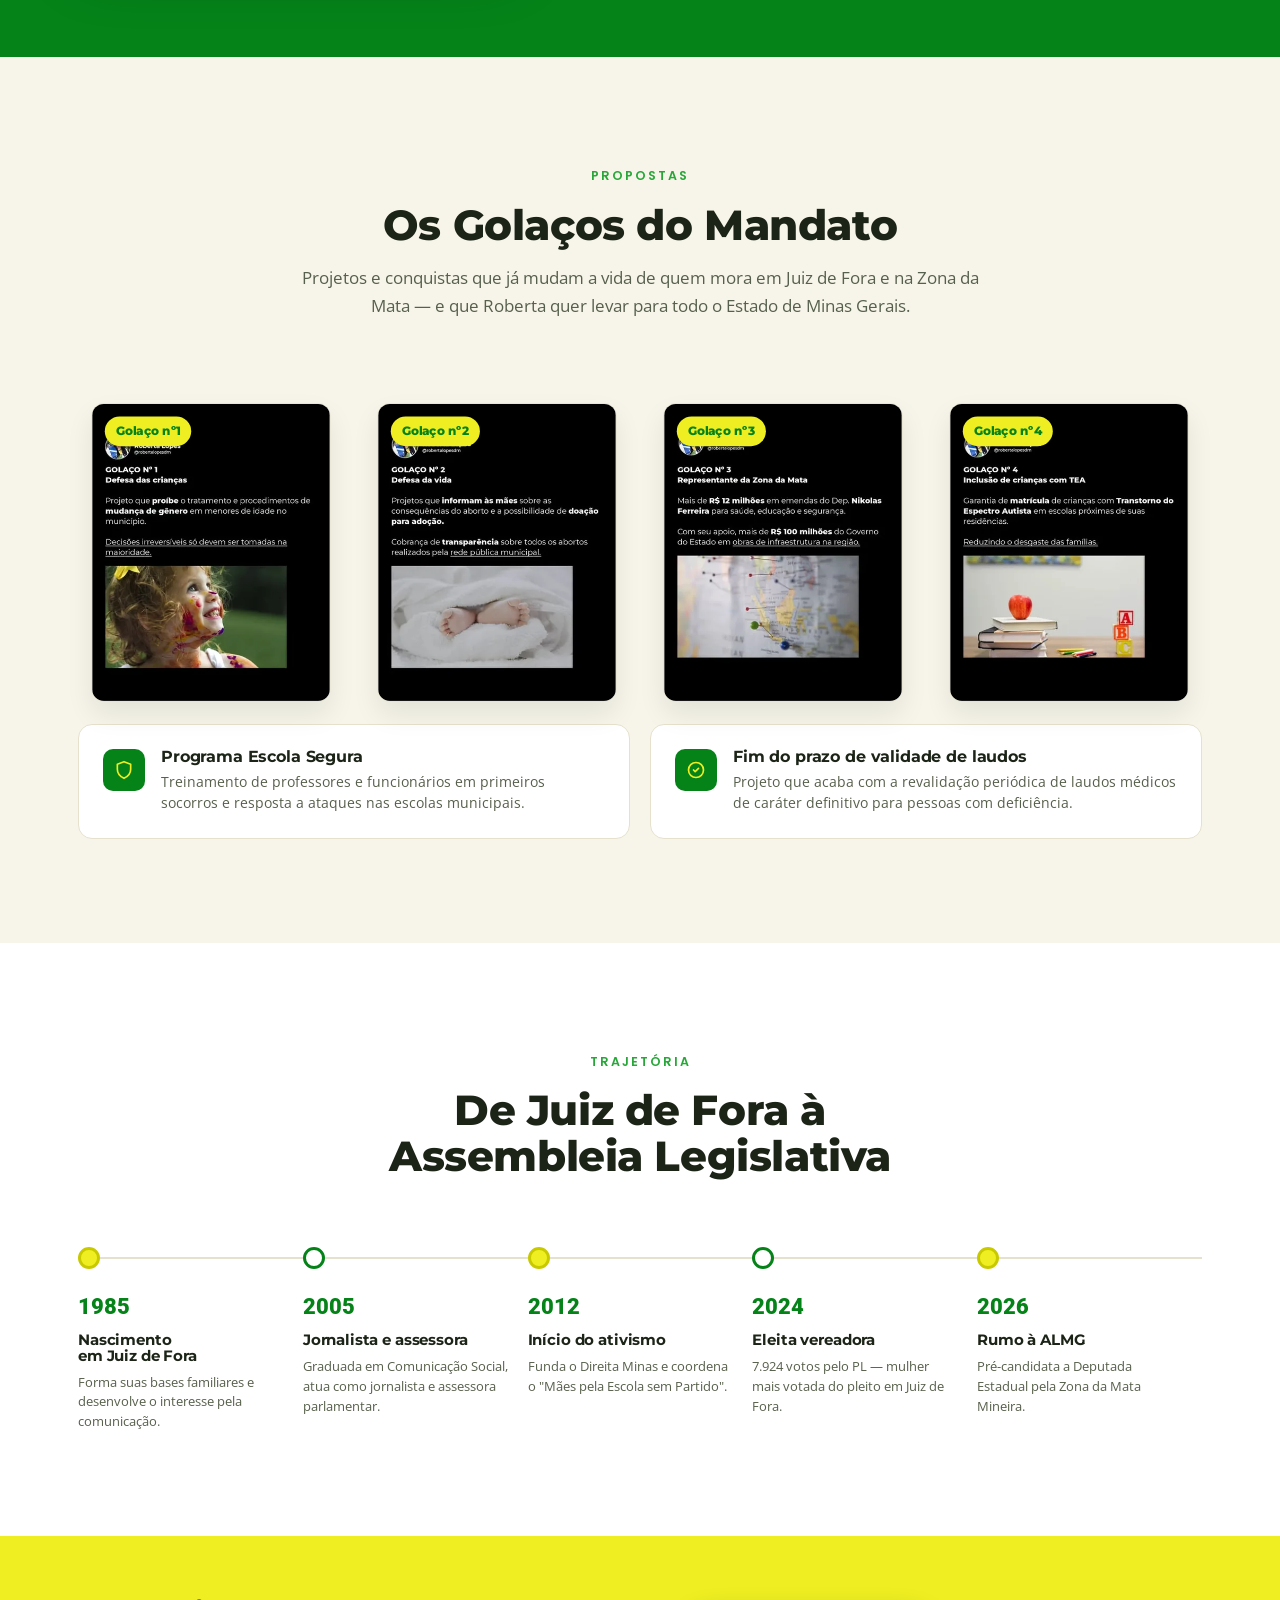
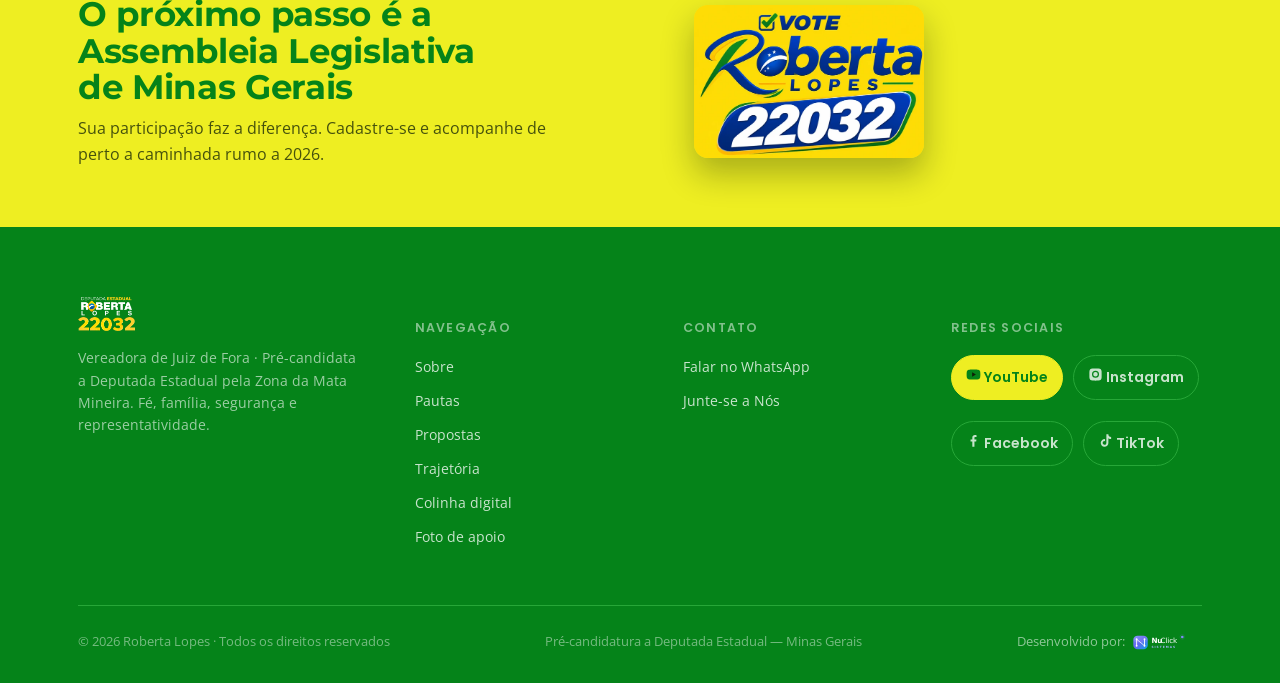
==== commit 9f5a9476: "Atualiza chamada da colinha na landing com 4 botoes (colinha, imagem, Tropa 22, material) e redes Co" ====
--- a/index.html
+++ b/index.html
@@ -140,7 +140,10 @@
     font-family:var(--rotulo);font-size:17px;font-weight:600;
     box-shadow:0 9px 22px rgba(5,131,25,.3);transition:background .15s;
   }
-  .colinha-actions{display:flex;flex-wrap:wrap;justify-content:center;gap:16px;}
+  .colinha-actions{display:flex;flex-direction:column;align-items:center;gap:16px;}
+  .colinha-actions .colinha-cta{width:min(100%,320px);justify-content:space-between;}
+  .colinha-social{margin-top:48px;font-family:var(--corpo);font-size:16px;color:var(--grafite-suave);}
+  .colinha-social a{color:var(--verde-noturno);font-weight:800;text-decoration:none;}
   .colinha-cta:hover{background:var(--verde-sombra);}
   .colinha-cta span{
     display:grid;place-items:center;background:var(--verde-sombra);
@@ -594,12 +597,15 @@
 <!-- ===================== COLINHA DIGITAL ===================== -->
 <section class="colinha-promo">
   <div class="container">
-    <h2>Crie sua <strong>colinha digital</strong></h2>
-    <p>Escolha o formato, complete seus votos se desejar e salve a imagem pronta para compartilhar.</p>
+    <h2>Faça sua <strong>colinha</strong> ou personalize sua imagem para o Instagram</h2>
+    <p>Escolha uma das opções abaixo para criar sua arte e compartilhar.</p>
     <div class="colinha-actions">
-      <a href="/colinha/?inicio=formato" class="colinha-cta">Escolha seus candidatos <span aria-hidden="true">→</span></a>
+      <a href="/colinha/?inicio=formato" class="colinha-cta">Faça sua colinha <span aria-hidden="true">→</span></a>
       <a href="/personalizar/" class="colinha-cta">Personalize sua imagem <span aria-hidden="true">→</span></a>
-    </div>
+      <a href="https://chat.whatsapp.com/L4vstOSj9OYJf4j61Nvpc9" class="colinha-cta" target="_blank" rel="noopener noreferrer">Entrar no Grupo da Tropa 22 <span aria-hidden="true">→</span></a>
+      <a href="https://wa.me/5532998560022?text=Ol%C3%A1%21%20Gostaria%20de%20solicitar%20material%20da%20campanha." class="colinha-cta" target="_blank" rel="noopener noreferrer">Solicitar material da campanha <span aria-hidden="true">→</span></a>
+    </div>
+    <div class="colinha-social">Acompanhe a Roberta nas redes: <a href="https://www.instagram.com/robertalopesdm/" target="_blank" rel="noopener noreferrer">@robertalopesdm ↗</a></div>
   </div>
 </section>
 
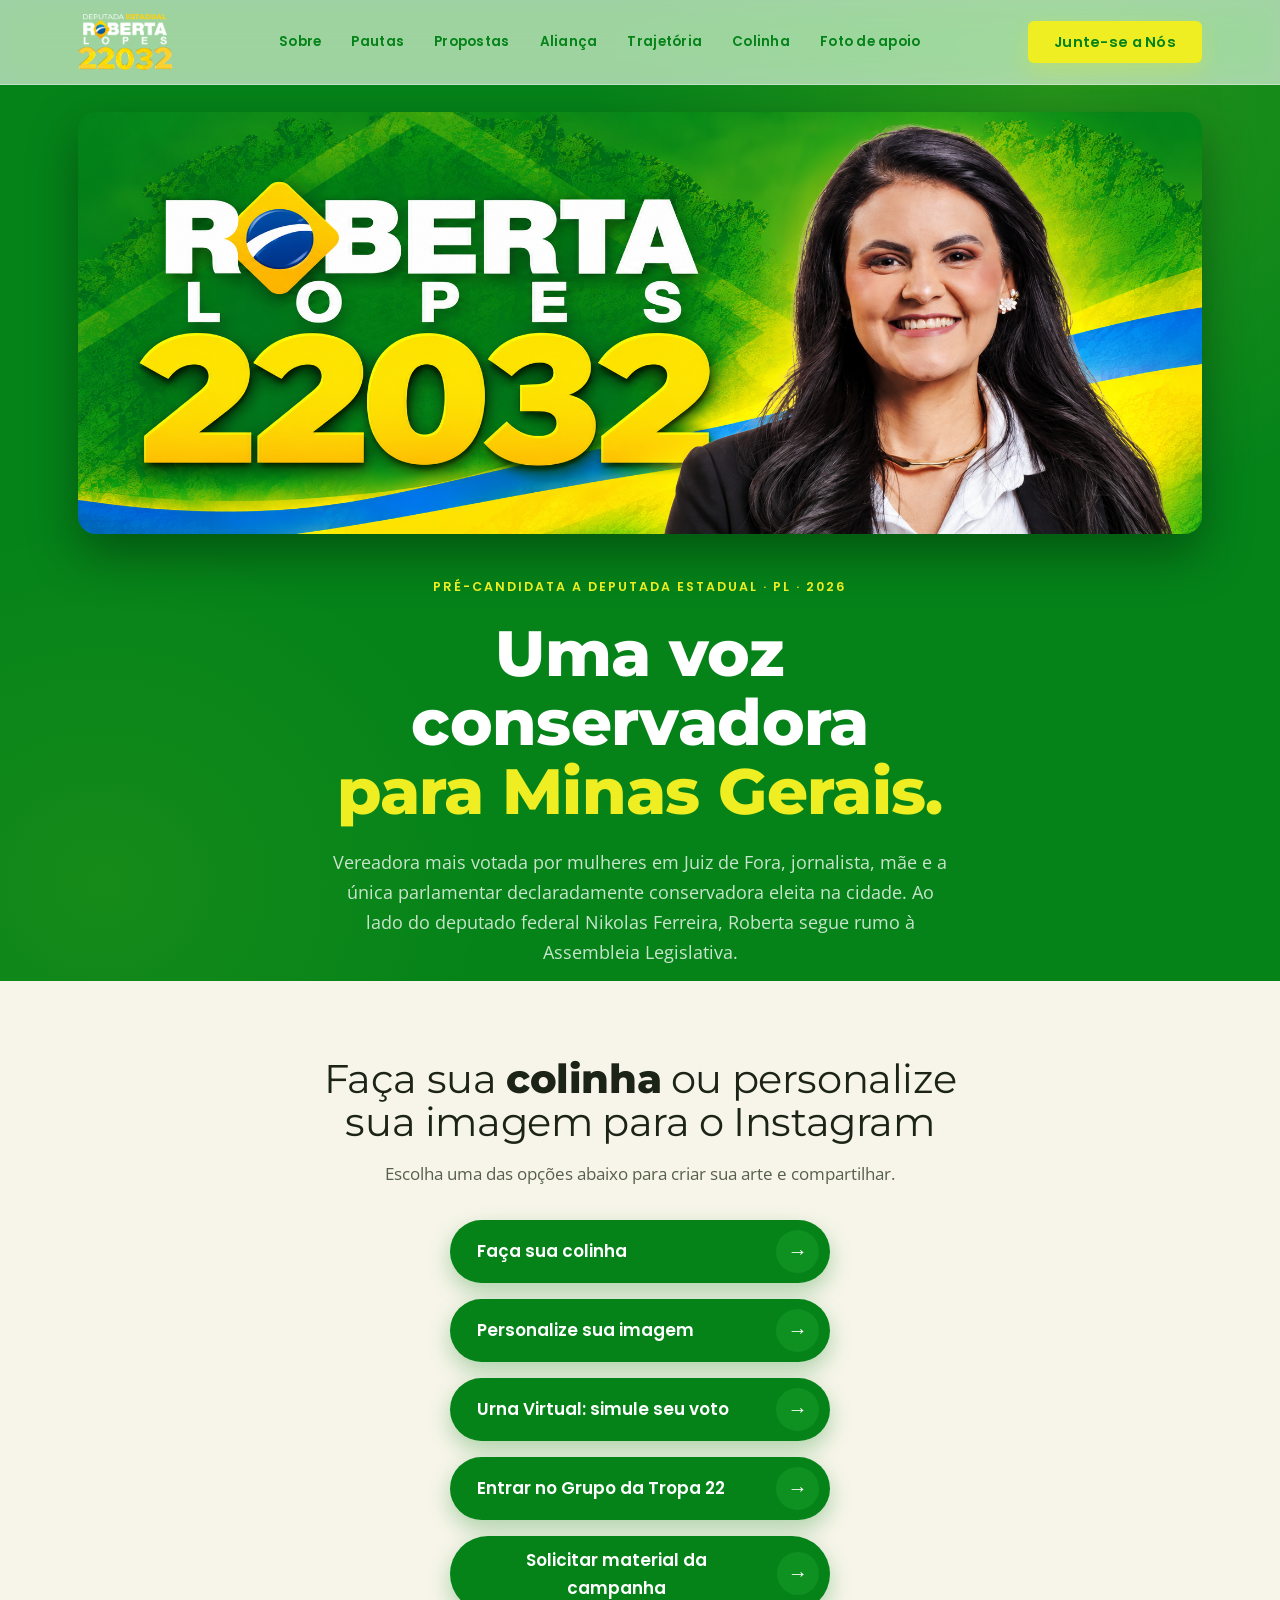
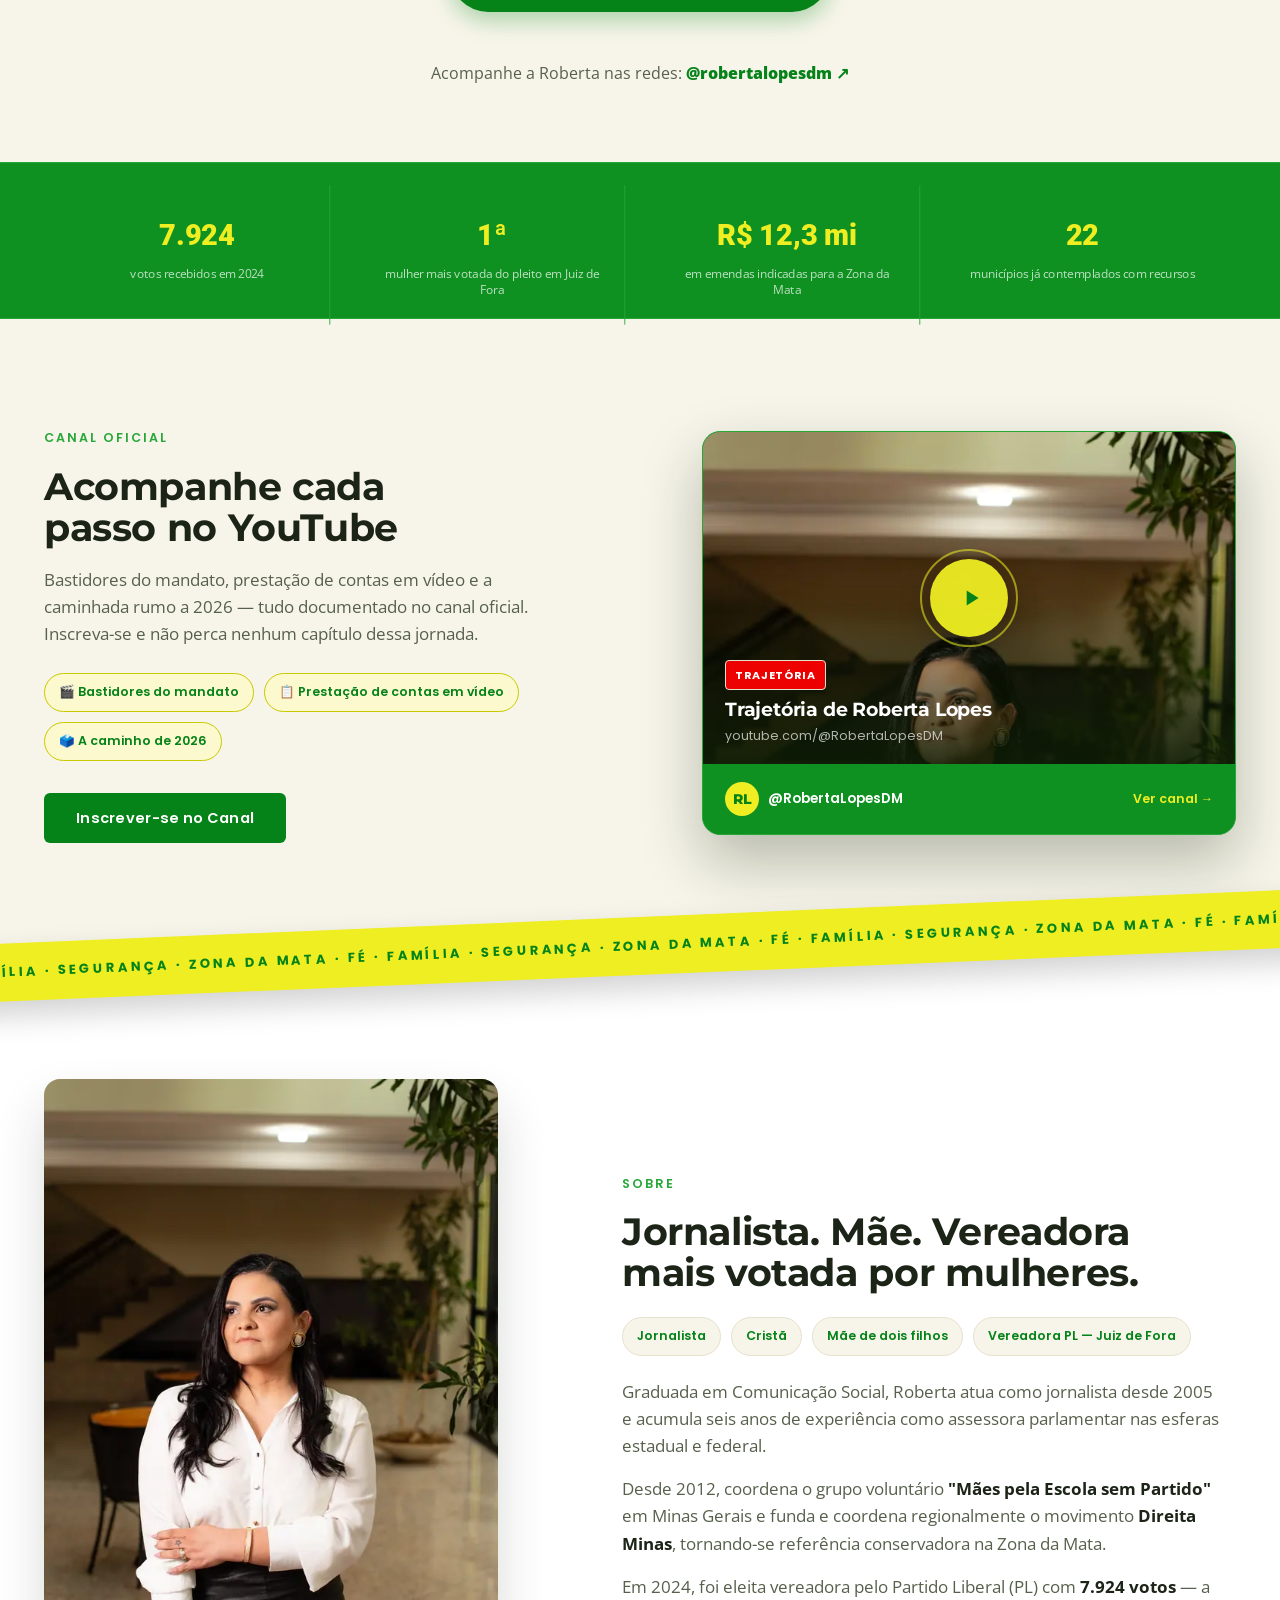
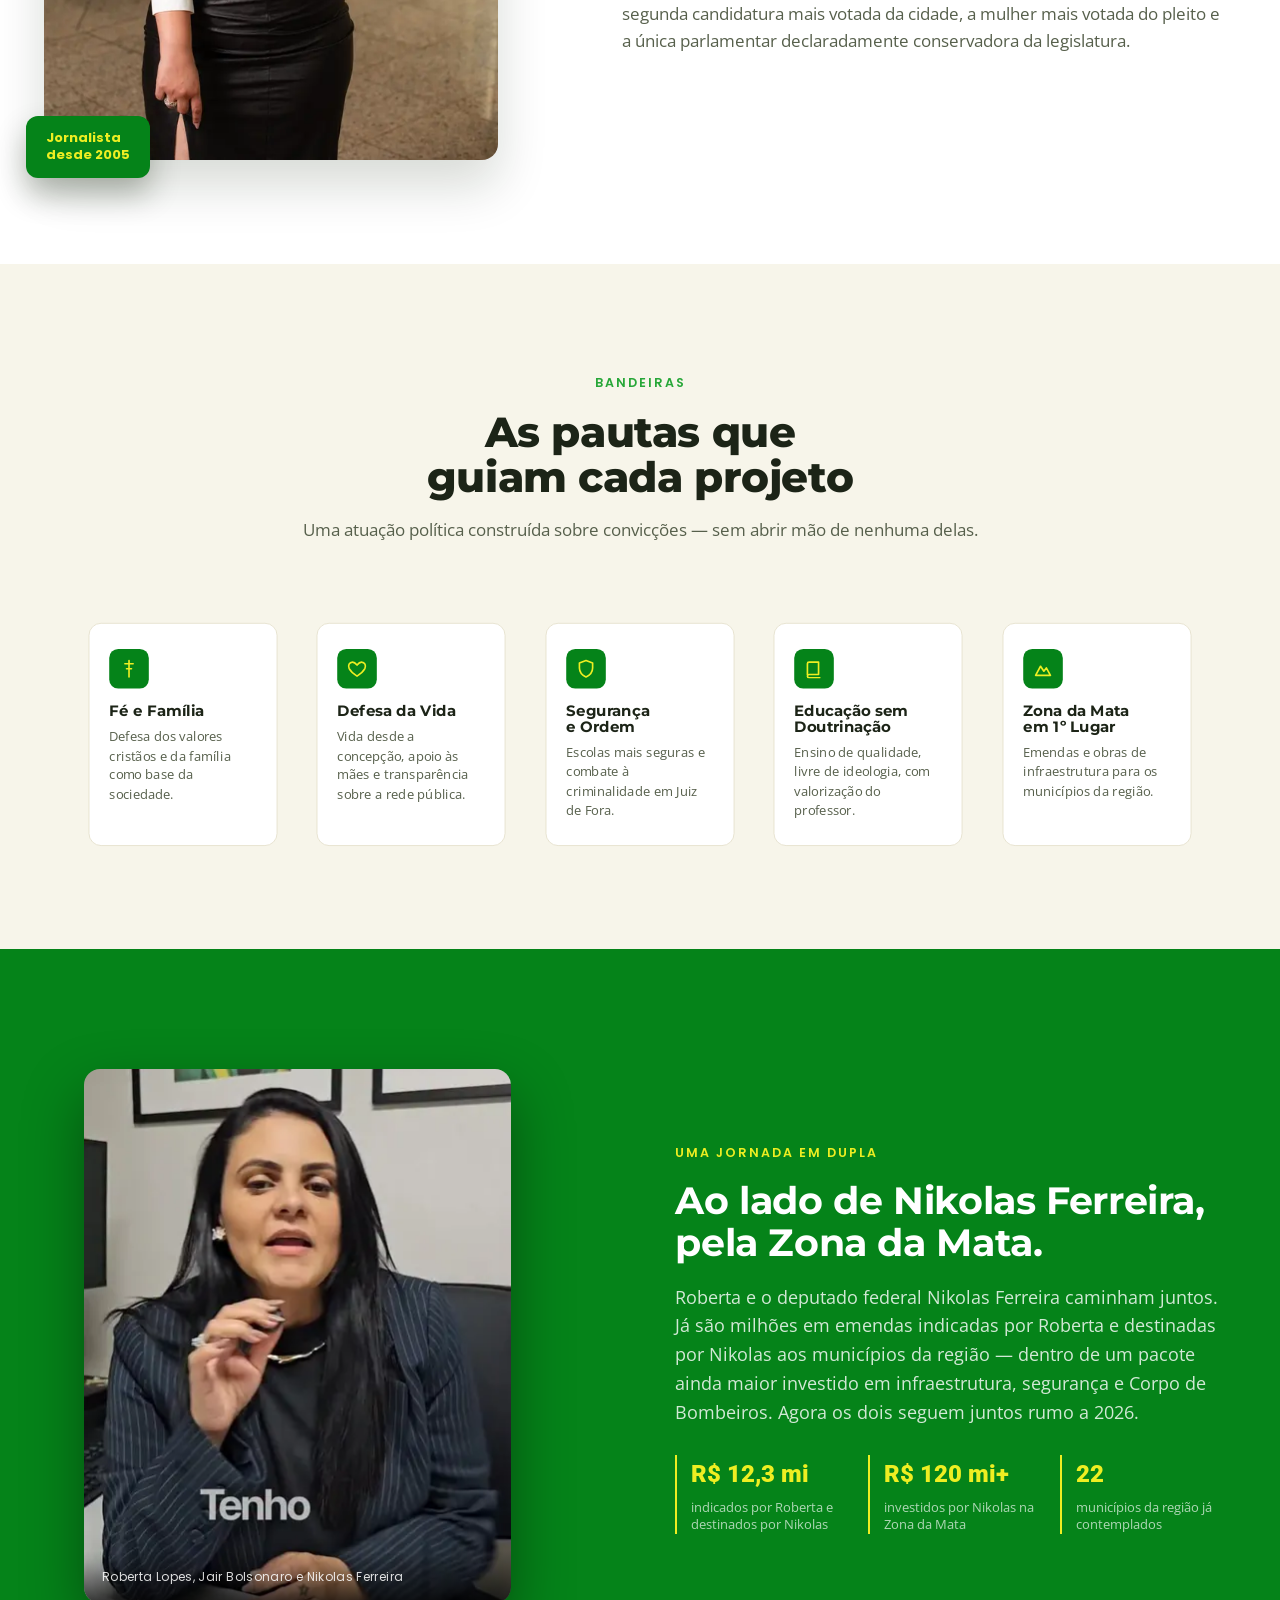
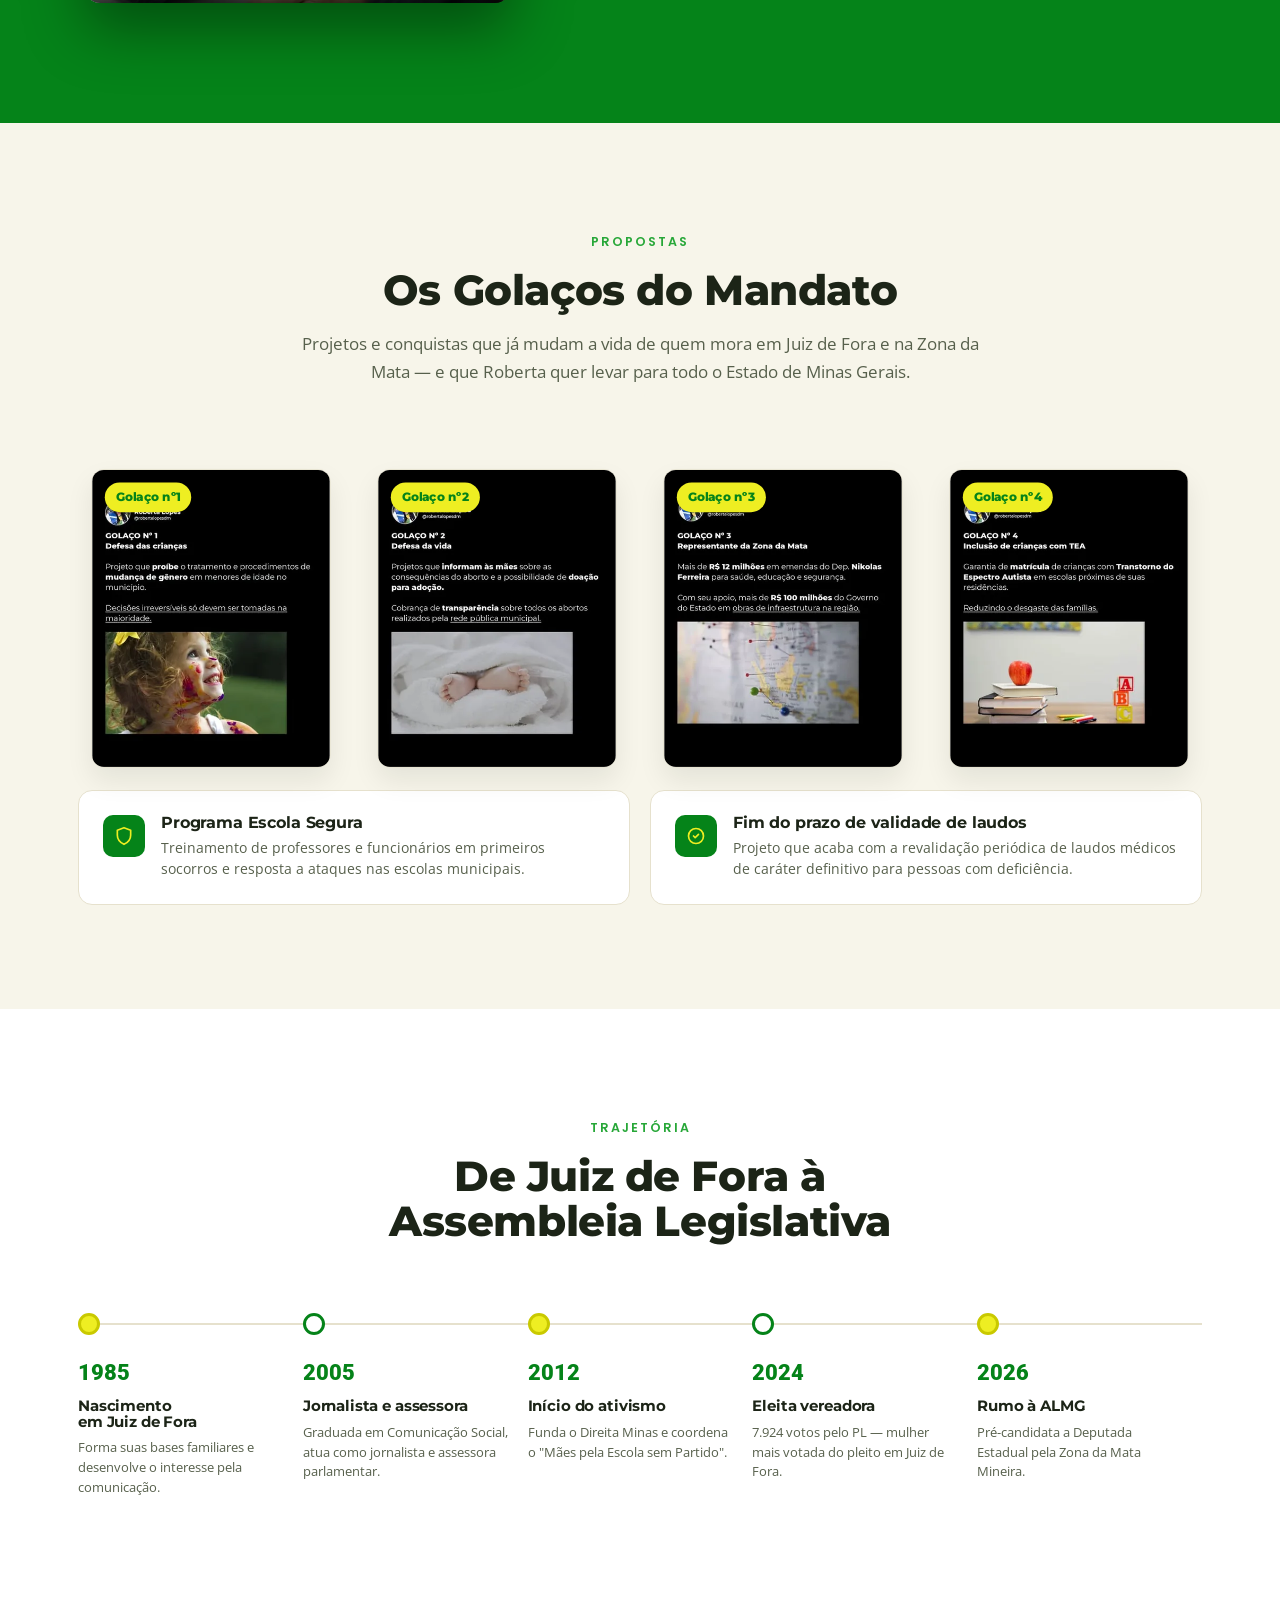
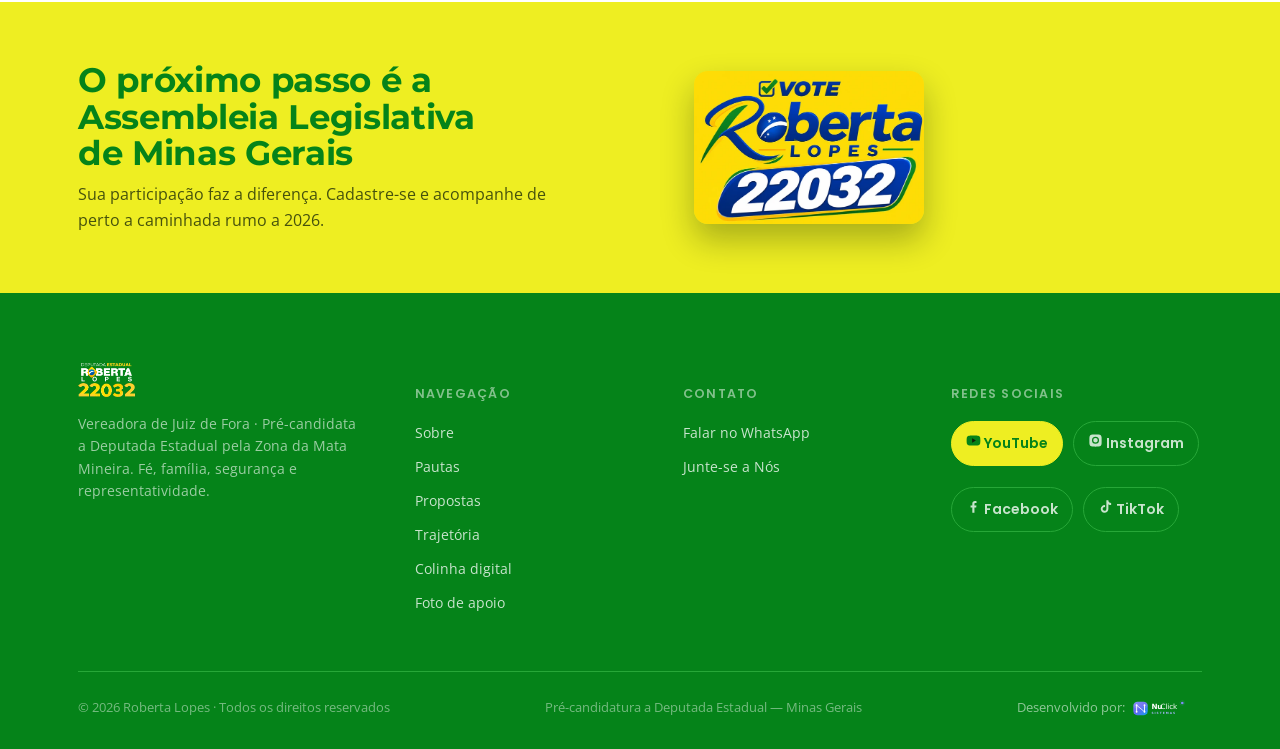
==== commit 5659cf7e: "Adiciona Urna Virtual (/urna/) e botao de chamada na landing e na colinha Co-Authored-By: Claude Son" ====
--- a/index.html
+++ b/index.html
@@ -141,7 +141,7 @@
     box-shadow:0 9px 22px rgba(5,131,25,.3);transition:background .15s;
   }
   .colinha-actions{display:flex;flex-direction:column;align-items:center;gap:16px;}
-  .colinha-actions .colinha-cta{width:min(100%,320px);justify-content:space-between;}
+  .colinha-actions .colinha-cta{width:min(100%,380px);justify-content:space-between;}
   .colinha-social{margin-top:48px;font-family:var(--corpo);font-size:16px;color:var(--grafite-suave);}
   .colinha-social a{color:var(--verde-noturno);font-weight:800;text-decoration:none;}
   .colinha-cta:hover{background:var(--verde-sombra);}
@@ -602,6 +602,7 @@
     <div class="colinha-actions">
       <a href="/colinha/?inicio=formato" class="colinha-cta">Faça sua colinha <span aria-hidden="true">→</span></a>
       <a href="/personalizar/" class="colinha-cta">Personalize sua imagem <span aria-hidden="true">→</span></a>
+      <a href="/urna/#urna" class="colinha-cta">Urna Virtual: simule seu voto <span aria-hidden="true">→</span></a>
       <a href="https://chat.whatsapp.com/L4vstOSj9OYJf4j61Nvpc9" class="colinha-cta" target="_blank" rel="noopener noreferrer">Entrar no Grupo da Tropa 22 <span aria-hidden="true">→</span></a>
       <a href="https://wa.me/5532998560022?text=Ol%C3%A1%21%20Gostaria%20de%20solicitar%20material%20da%20campanha." class="colinha-cta" target="_blank" rel="noopener noreferrer">Solicitar material da campanha <span aria-hidden="true">→</span></a>
     </div>
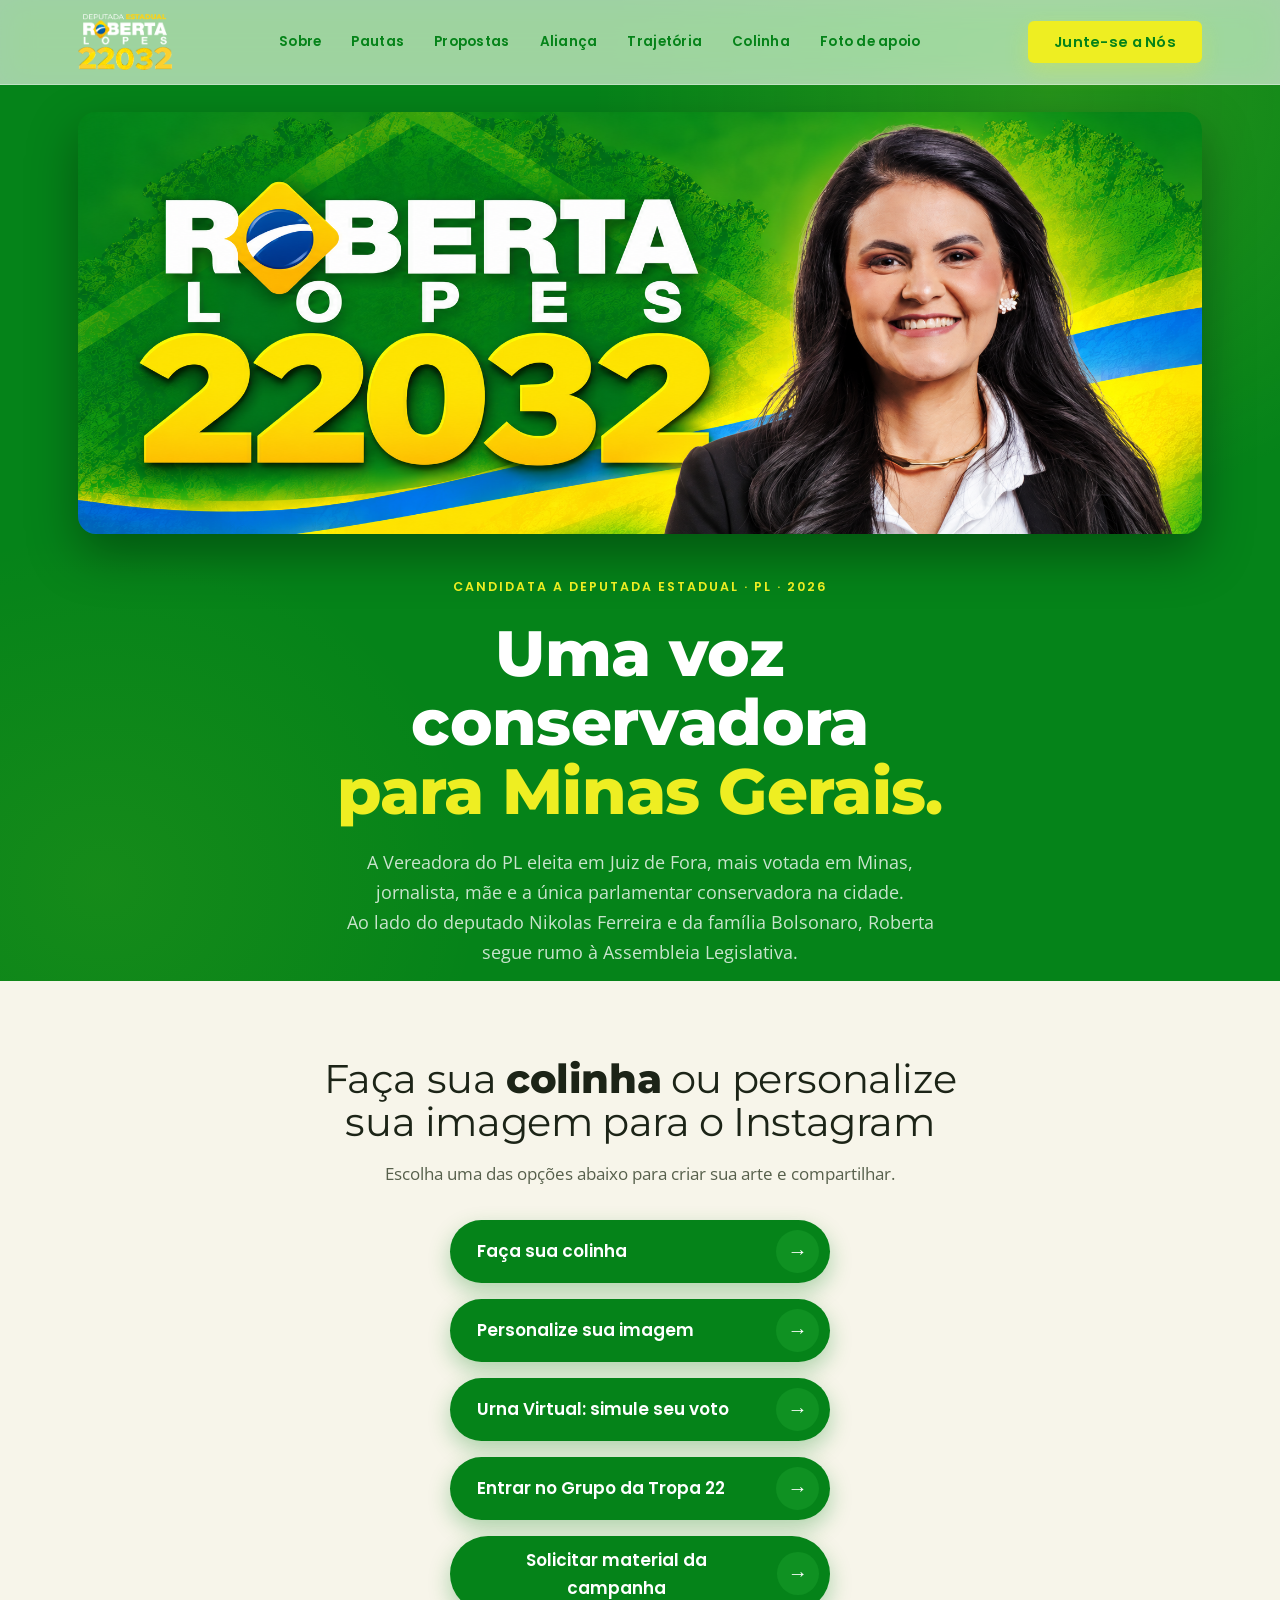
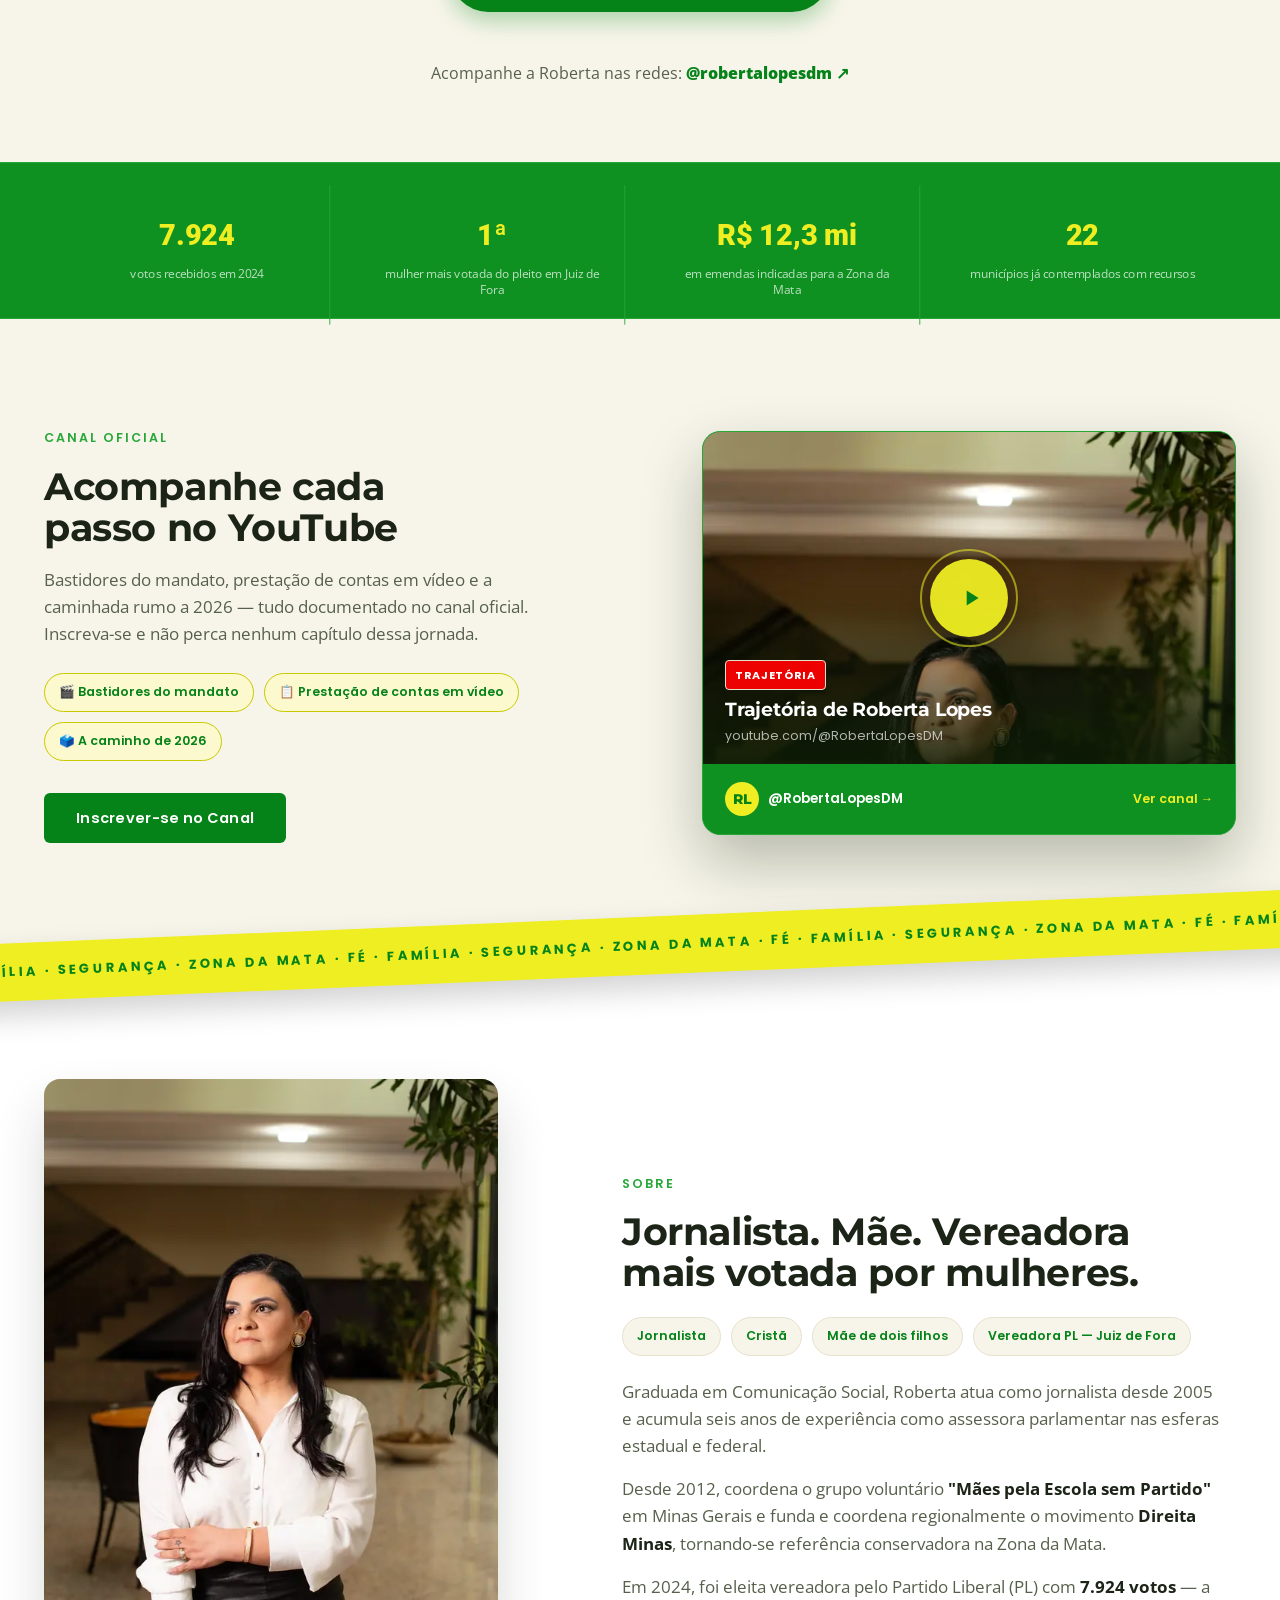
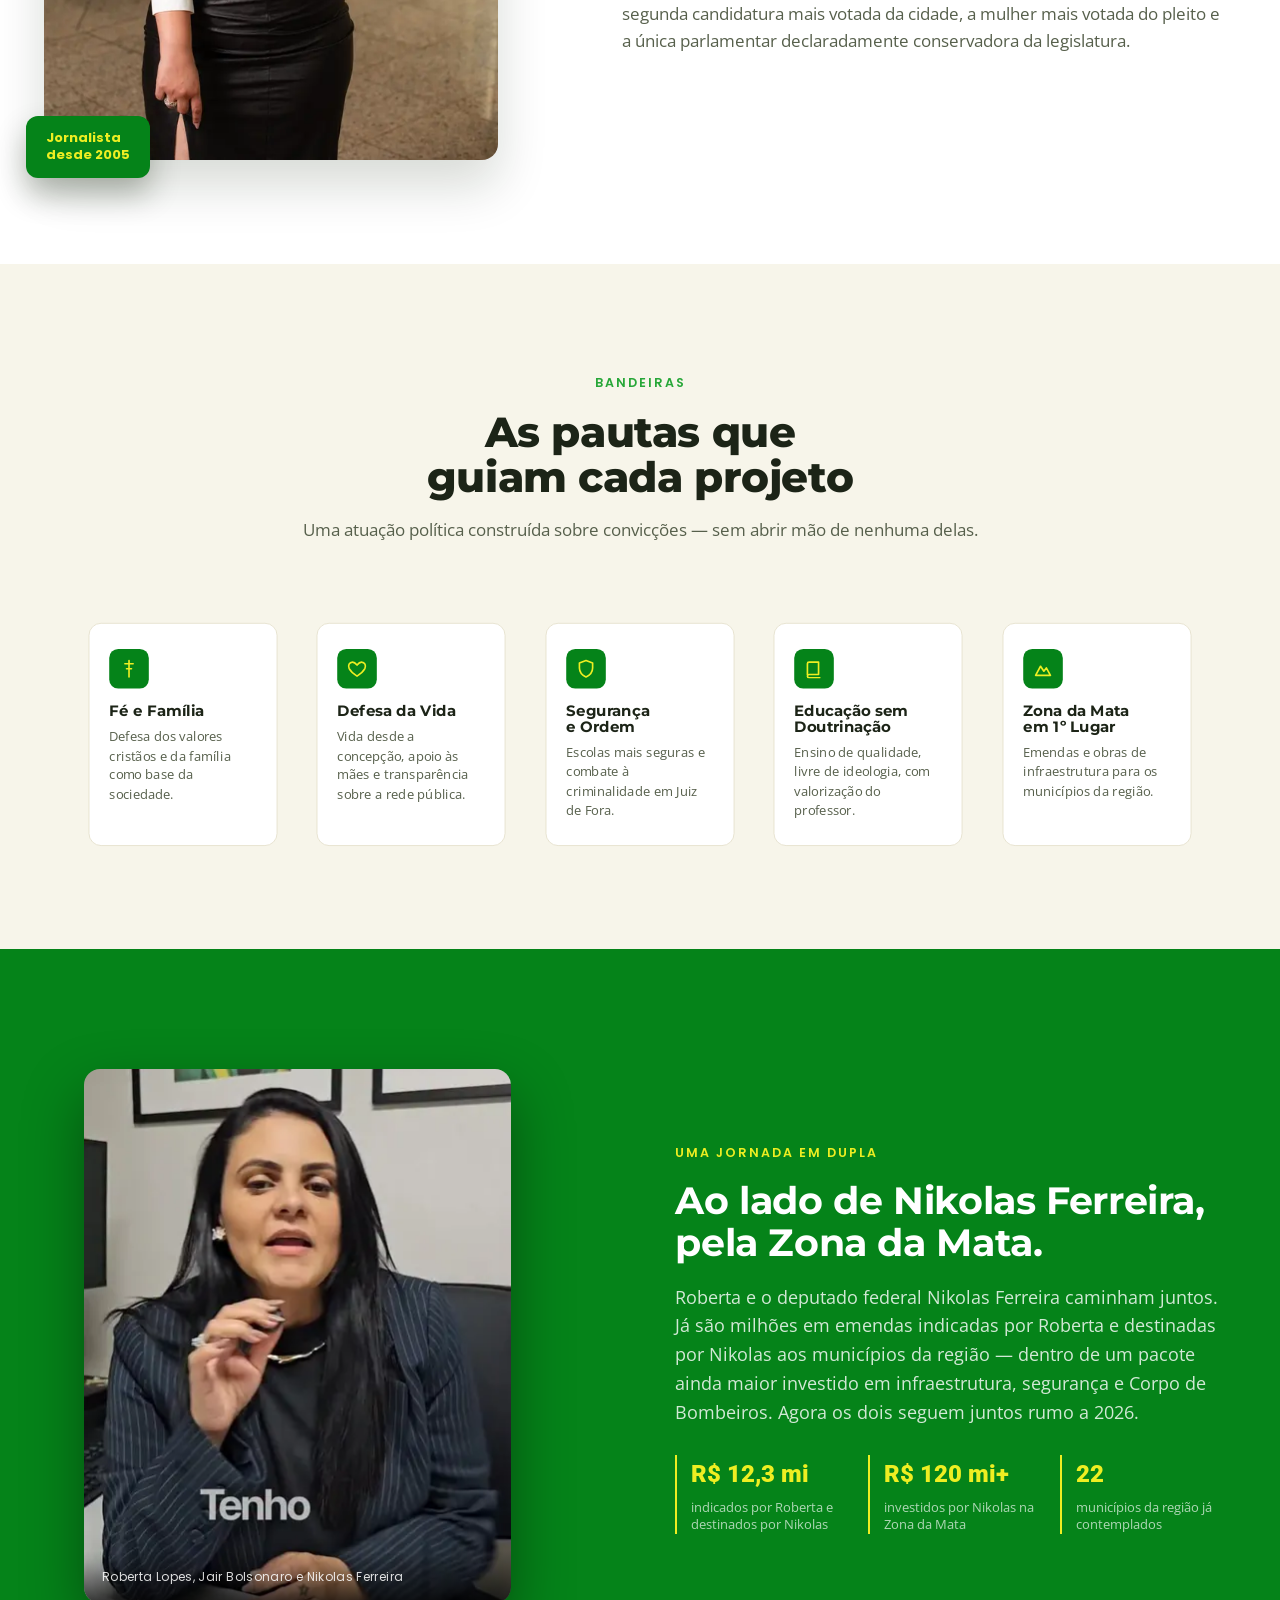
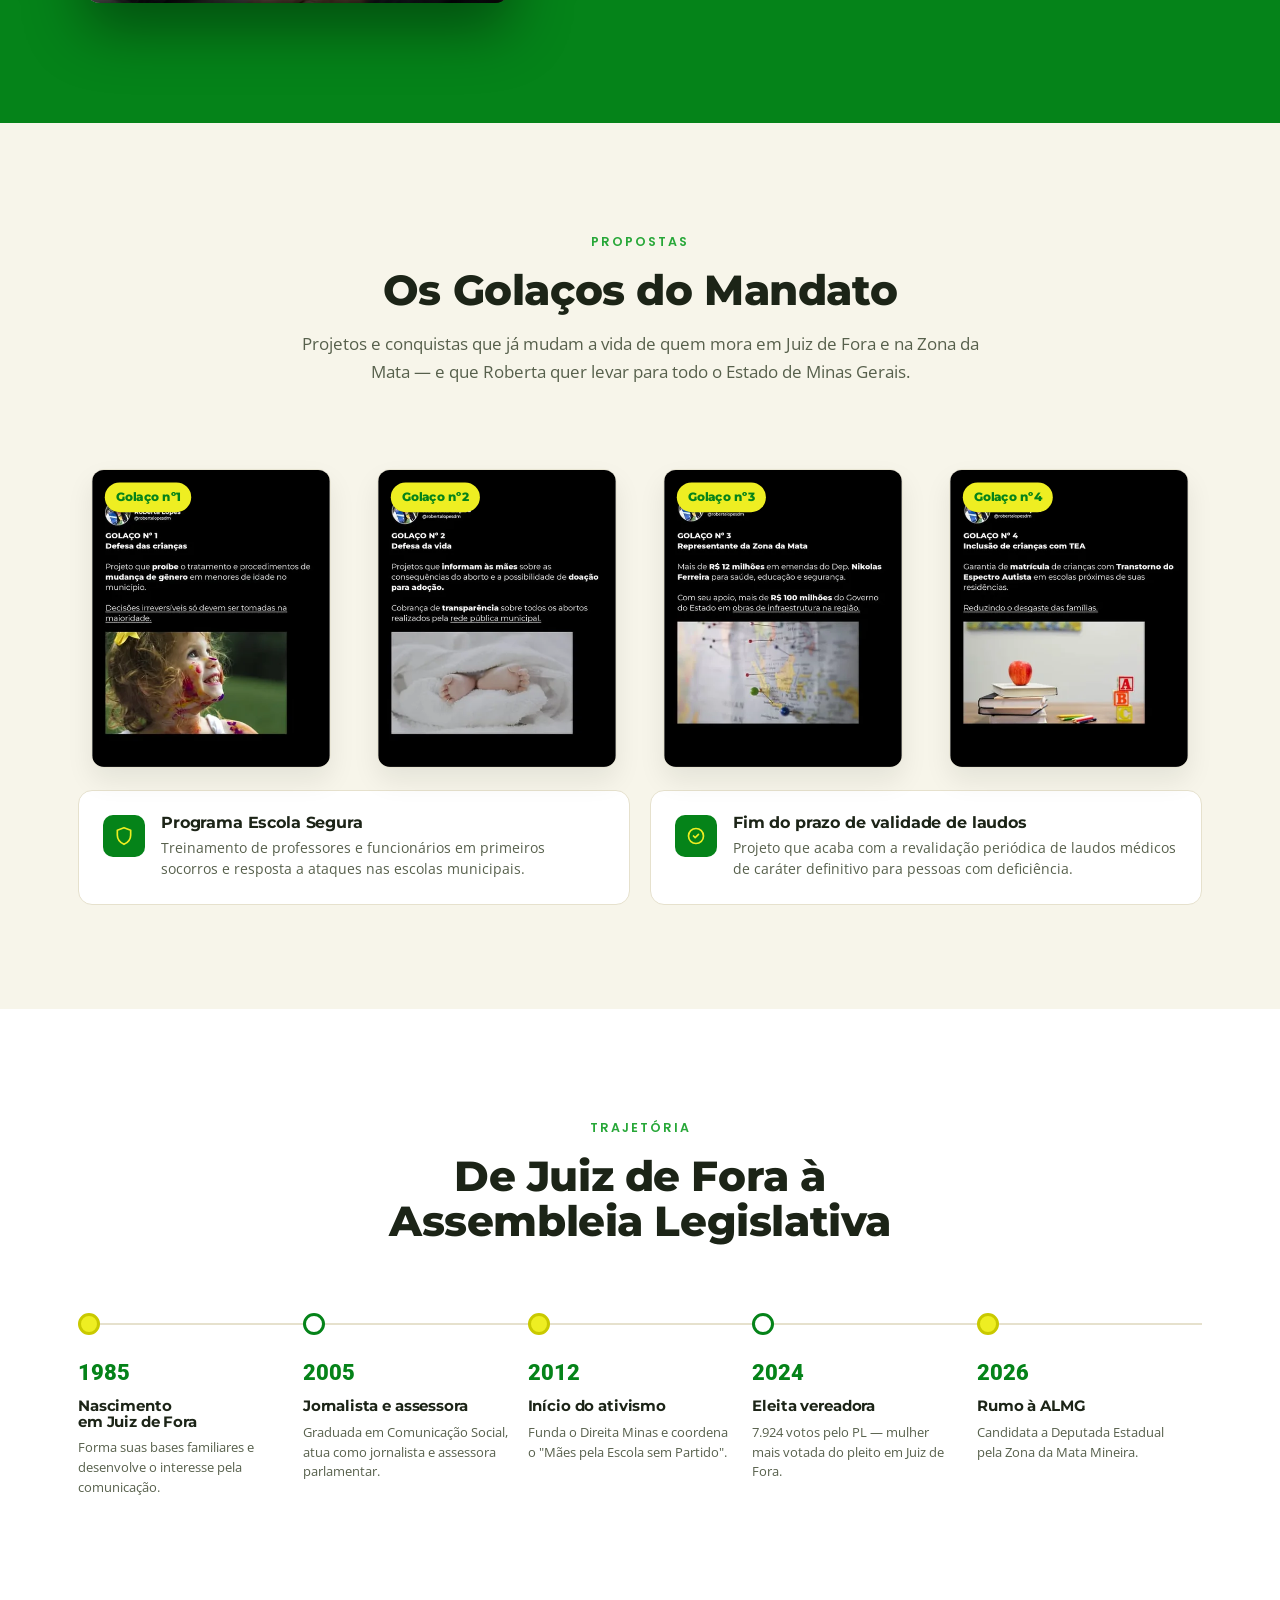
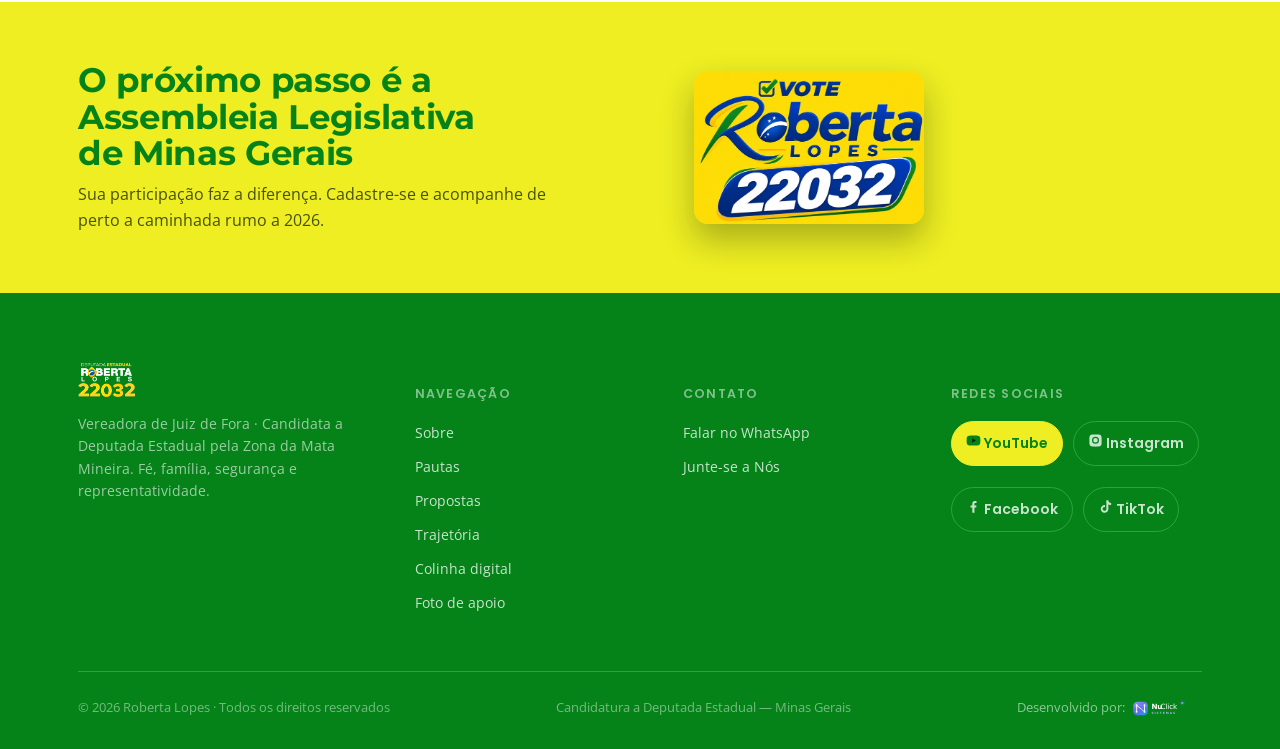
==== commit b9346595: "Atualiza texto do hero e troca pre-candidata por candidata Co-Authored-By: Claude Sonnet 5.5 <norepl" ====
--- a/index.html
+++ b/index.html
@@ -2,8 +2,8 @@
 <html lang="pt-BR">
 <head>
 <meta charset="UTF-8">
-<title>Roberta Lopes — Pré-candidata a Deputada Estadual (MG)</title>
-<meta name="description" content="Roberta Lopes, pré-candidata a Deputada Estadual por Minas Gerais. Conheça a trajetória, as bandeiras e como participar da campanha.">
+<title>Roberta Lopes — Candidata a Deputada Estadual (MG)</title>
+<meta name="description" content="Roberta Lopes, candidata a Deputada Estadual por Minas Gerais. Conheça a trajetória, as bandeiras e como participar da campanha.">
 <meta name="viewport" content="width=device-width, initial-scale=1">
 <link rel="preconnect" href="https://fonts.googleapis.com">
 <link rel="preconnect" href="https://fonts.gstatic.com" crossorigin>
@@ -586,9 +586,9 @@
   <div class="container hero-stack">
     <div class="hero-banner"><img src="colinha/assets/roberta-hero.png" alt="Roberta Lopes em destaque com sua marca e o número 22032"></div>
     <div class="hero-copy">
-      <div class="eyebrow eyebrow--dark">Pré-candidata a Deputada Estadual · PL · 2026</div>
+      <div class="eyebrow eyebrow--dark">Candidata a Deputada Estadual · PL · 2026</div>
       <h1>Uma voz conservadora <em>para Minas Gerais.</em></h1>
-      <p class="lead">Vereadora mais votada por mulheres em Juiz de Fora, jornalista, mãe e a única parlamentar declaradamente conservadora eleita na cidade. Ao lado do deputado federal Nikolas Ferreira, Roberta segue rumo à Assembleia Legislativa.</p>
+      <p class="lead">A Vereadora do PL eleita em Juiz de Fora, mais votada em Minas, jornalista, mãe e a única parlamentar conservadora na cidade.<br>Ao lado do deputado Nikolas Ferreira e da família Bolsonaro, Roberta segue rumo à Assembleia Legislativa.</p>
     </div>
   </div>
   <div class="hero-bottom-space"></div>
@@ -774,7 +774,7 @@
       <div class="tl-item" data-reveal><span class="tl-dot"></span><span class="tl-year">2005</span><h4>Jornalista e assessora</h4><p>Graduada em Comunicação Social, atua como jornalista e assessora parlamentar.</p></div>
       <div class="tl-item" data-reveal><span class="tl-dot"></span><span class="tl-year">2012</span><h4>Início do ativismo</h4><p>Funda o Direita Minas e coordena o "Mães pela Escola sem Partido".</p></div>
       <div class="tl-item" data-reveal><span class="tl-dot"></span><span class="tl-year">2024</span><h4>Eleita vereadora</h4><p>7.924 votos pelo PL — mulher mais votada do pleito em Juiz de Fora.</p></div>
-      <div class="tl-item" data-reveal><span class="tl-dot"></span><span class="tl-year">2026</span><h4>Rumo à ALMG</h4><p>Pré-candidata a Deputada Estadual pela Zona da Mata Mineira.</p></div>
+      <div class="tl-item" data-reveal><span class="tl-dot"></span><span class="tl-year">2026</span><h4>Rumo à ALMG</h4><p>Candidata a Deputada Estadual pela Zona da Mata Mineira.</p></div>
     </div>
   </div>
 </section>
@@ -796,7 +796,7 @@
     <div class="footer-grid">
       <div class="footer-brand" data-reveal>
         <img src="[data-uri]" alt="Roberta Lopes 22032">
-        <p>Vereadora de Juiz de Fora · Pré-candidata a Deputada Estadual pela Zona da Mata Mineira. Fé, família, segurança e representatividade.</p>
+        <p>Vereadora de Juiz de Fora · Candidata a Deputada Estadual pela Zona da Mata Mineira. Fé, família, segurança e representatividade.</p>
       </div>
       <div class="footer-col" data-reveal>
         <h5>Navegação</h5>
@@ -824,7 +824,7 @@
     </div>
     <div class="footer-bottom">
       <span>© 2026 Roberta Lopes · Todos os direitos reservados</span>
-      <span>Pré-candidatura a Deputada Estadual — Minas Gerais</span>
+      <span>Candidatura a Deputada Estadual — Minas Gerais</span>
       <a class="footer-dev" href="https://nuclick.com.br" target="_blank" rel="noopener">Desenvolvido por: <img src="images/nuclick-logo-white.svg" alt="NuClick Sistemas"></a>
     </div>
   </div>
